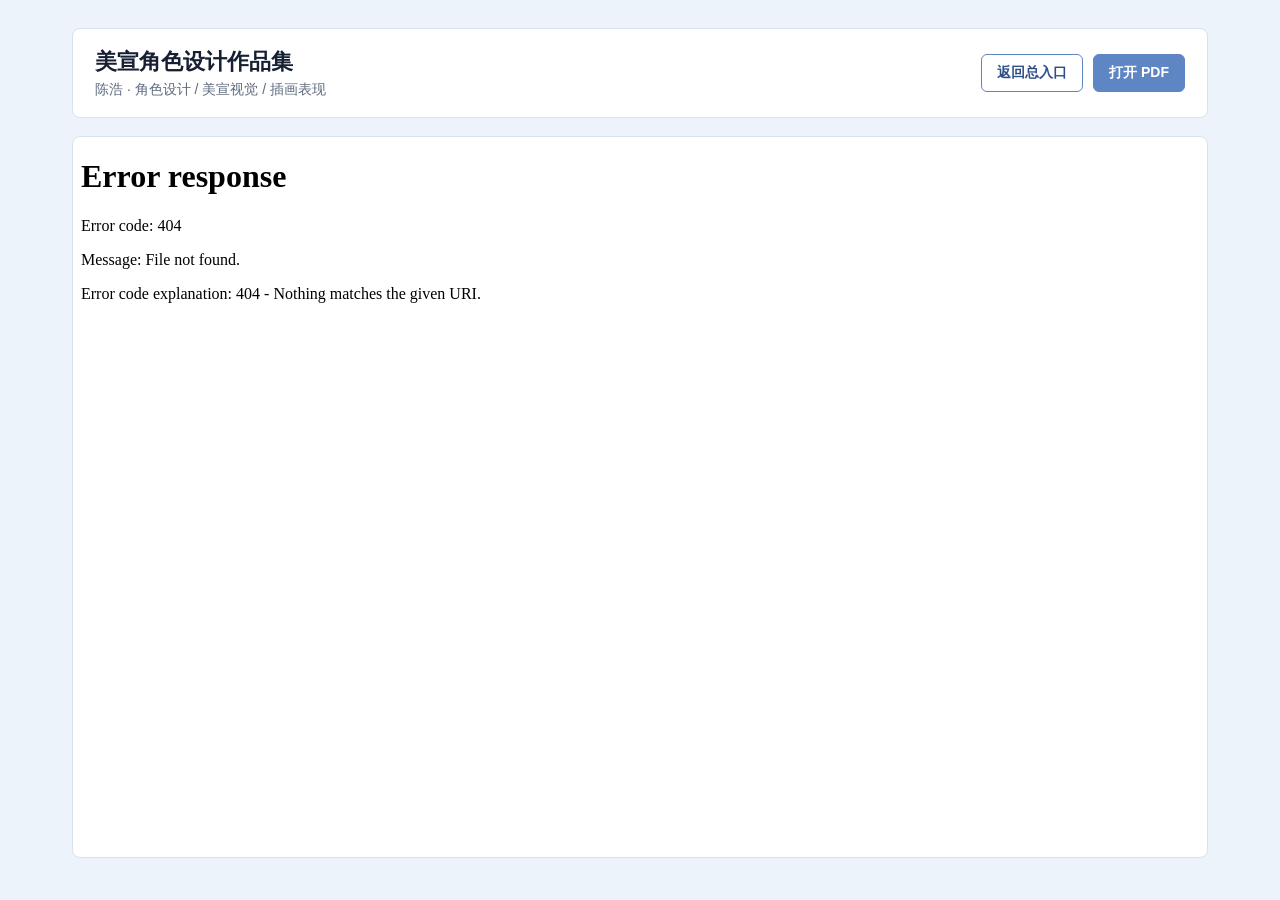
==== portfolio-meixuan/index.html @ c05005b7 "Publish portfolio pages" ====
<!doctype html>
<html lang="zh-CN">
  <head>
    <meta charset="utf-8" />
    <meta name="viewport" content="width=device-width, initial-scale=1" />
    <title>美宣角色设计作品集 - 陈浩</title>
    <link rel="stylesheet" href="../styles.css" />
  </head>
  <body>
    <main class="shell">
      <header class="topbar">
        <div class="brand">
          <strong>美宣角色设计作品集</strong>
          <span>陈浩 · 角色设计 / 美宣视觉 / 插画表现</span>
        </div>
        <nav class="actions" aria-label="页面操作">
          <a class="button" href="../">返回总入口</a>
          <a class="button primary" href="../assets/portfolio-meixuan.pdf">打开 PDF</a>
        </nav>
      </header>

      <section class="viewer" aria-label="美宣角色设计作品集 PDF">
        <object data="../assets/portfolio-meixuan.pdf" type="application/pdf">
          <iframe title="美宣角色设计作品集 PDF" src="../assets/portfolio-meixuan.pdf"></iframe>
        </object>
      </section>
    </main>
  </body>
</html>
---- styles.css ----
:root {
  color-scheme: light;
  --ink: #172033;
  --muted: #5e6a7d;
  --line: #d8e2ef;
  --panel: #f5f8fc;
  --accent: #5e86c4;
  --accent-dark: #2d4f87;
  --white: #ffffff;
}

* {
  box-sizing: border-box;
}

body {
  margin: 0;
  min-height: 100vh;
  font-family: "Microsoft YaHei", "PingFang SC", Arial, sans-serif;
  color: var(--ink);
  background: #edf3fa;
}

a {
  color: inherit;
}

.shell {
  max-width: 1180px;
  margin: 0 auto;
  padding: 28px 22px 36px;
}

.topbar {
  display: flex;
  align-items: center;
  justify-content: space-between;
  gap: 20px;
  padding: 18px 22px;
  background: var(--white);
  border: 1px solid var(--line);
  border-radius: 8px;
}

.brand {
  display: grid;
  gap: 4px;
}

.brand strong {
  font-size: 22px;
  letter-spacing: 0;
}

.brand span {
  color: var(--muted);
  font-size: 14px;
}

.actions {
  display: flex;
  flex-wrap: wrap;
  gap: 10px;
}

.button {
  display: inline-flex;
  align-items: center;
  justify-content: center;
  min-height: 38px;
  padding: 0 15px;
  border: 1px solid var(--accent);
  border-radius: 6px;
  color: var(--accent-dark);
  background: var(--white);
  text-decoration: none;
  font-size: 14px;
  font-weight: 700;
}

.button.primary {
  color: var(--white);
  background: var(--accent);
}

.grid {
  display: grid;
  grid-template-columns: repeat(2, minmax(0, 1fr));
  gap: 18px;
  margin-top: 18px;
}

.card {
  display: grid;
  gap: 14px;
  padding: 22px;
  background: var(--white);
  border: 1px solid var(--line);
  border-radius: 8px;
}

.card h2 {
  margin: 0;
  font-size: 22px;
}

.card p,
.notice p {
  margin: 0;
  color: var(--muted);
  line-height: 1.7;
}

.viewer {
  margin-top: 18px;
  background: var(--white);
  border: 1px solid var(--line);
  border-radius: 8px;
  overflow: hidden;
}

.viewer iframe,
.viewer object {
  display: block;
  width: 100%;
  height: calc(100vh - 180px);
  min-height: 680px;
  border: 0;
}

.notice {
  margin-top: 18px;
  padding: 16px 18px;
  background: var(--panel);
  border: 1px solid var(--line);
  border-radius: 8px;
}

@media (max-width: 760px) {
  .topbar {
    align-items: flex-start;
    flex-direction: column;
  }

  .grid {
    grid-template-columns: 1fr;
  }

  .viewer iframe,
  .viewer object {
    height: 72vh;
    min-height: 520px;
  }
}
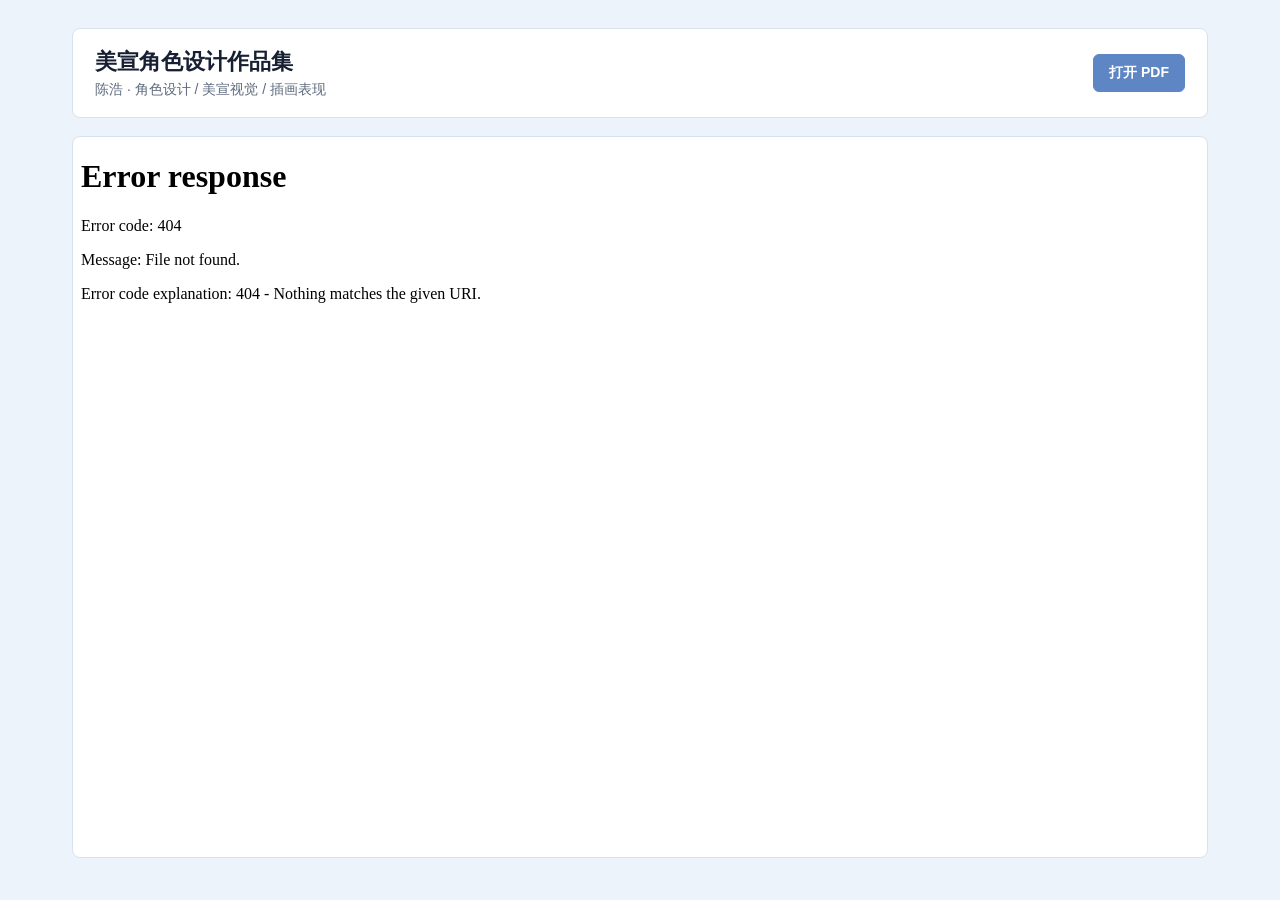
==== commit 396c5a7a: "Remove portfolio back links" ====
--- a/portfolio-meixuan/index.html
+++ b/portfolio-meixuan/index.html
@@ -14,7 +14,6 @@
           <span>陈浩 · 角色设计 / 美宣视觉 / 插画表现</span>
         </div>
         <nav class="actions" aria-label="页面操作">
-          <a class="button" href="../">返回总入口</a>
           <a class="button primary" href="../assets/portfolio-meixuan.pdf">打开 PDF</a>
         </nav>
       </header>
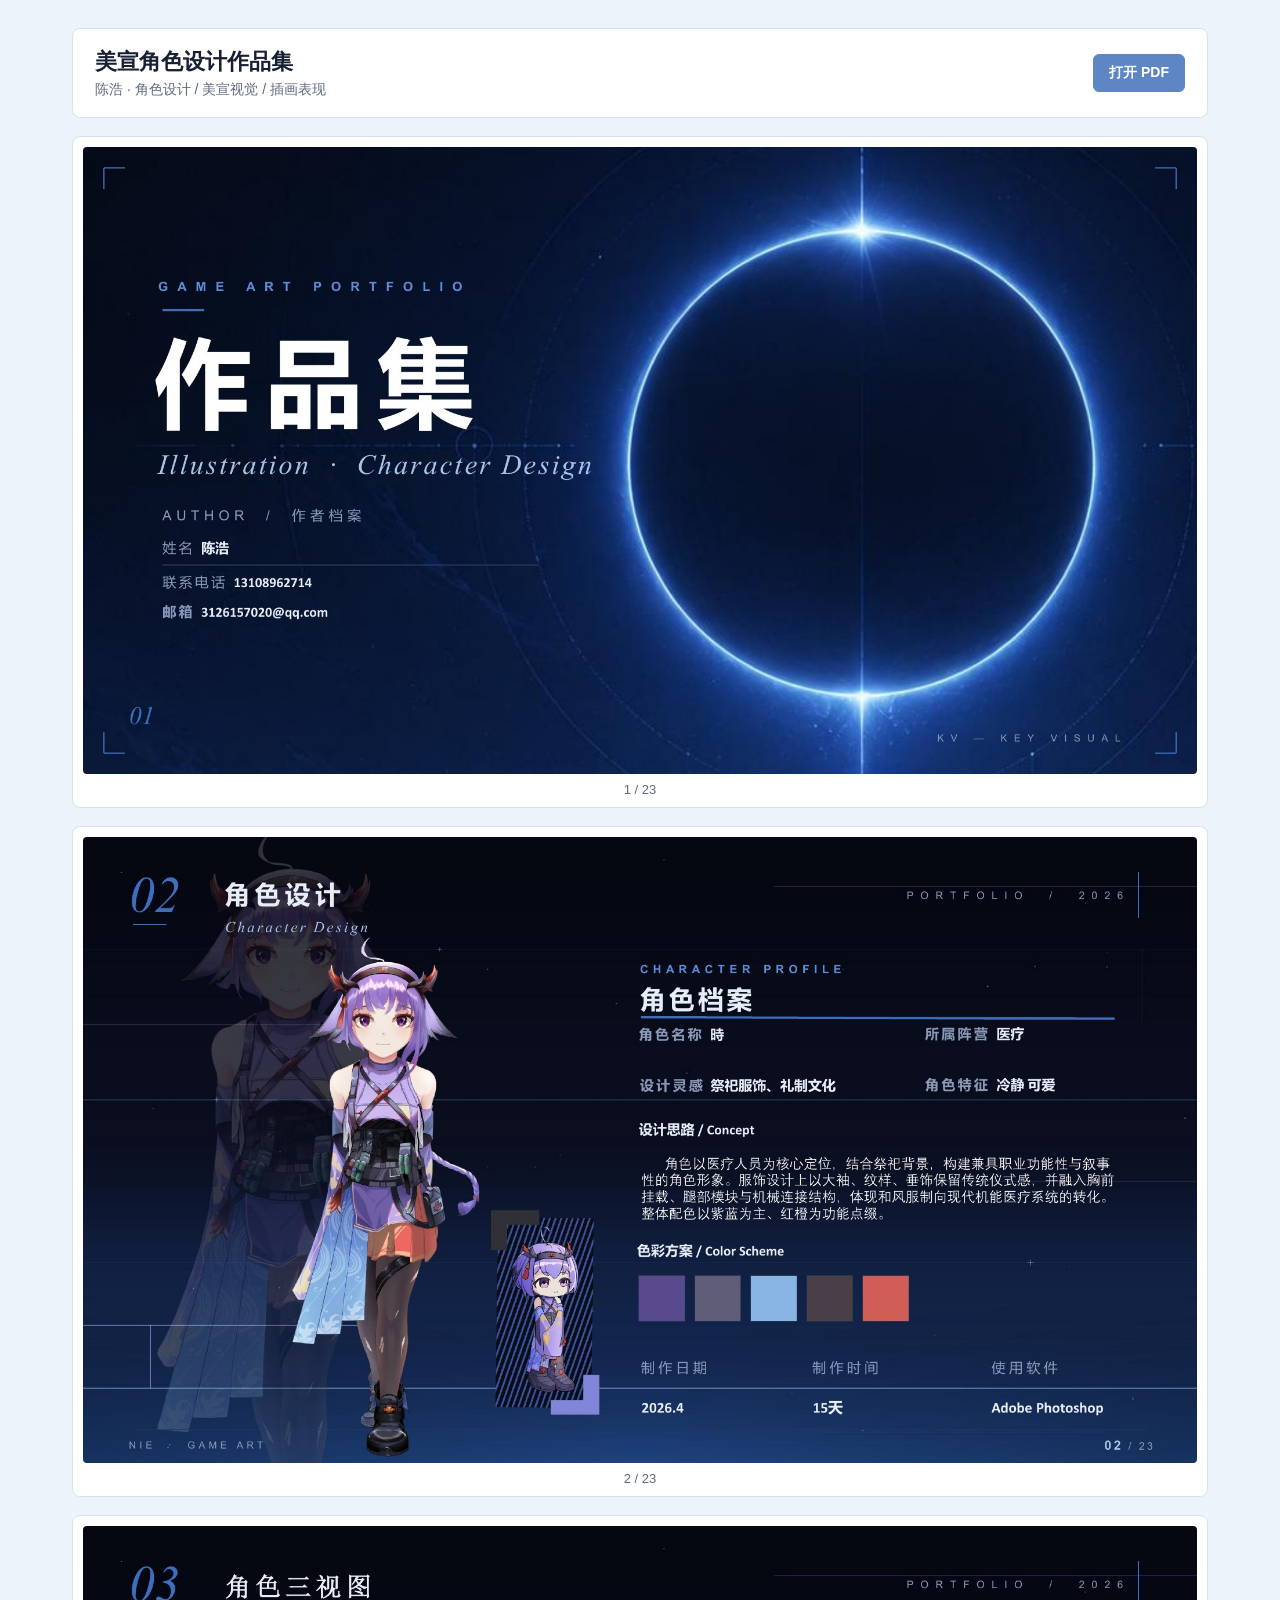
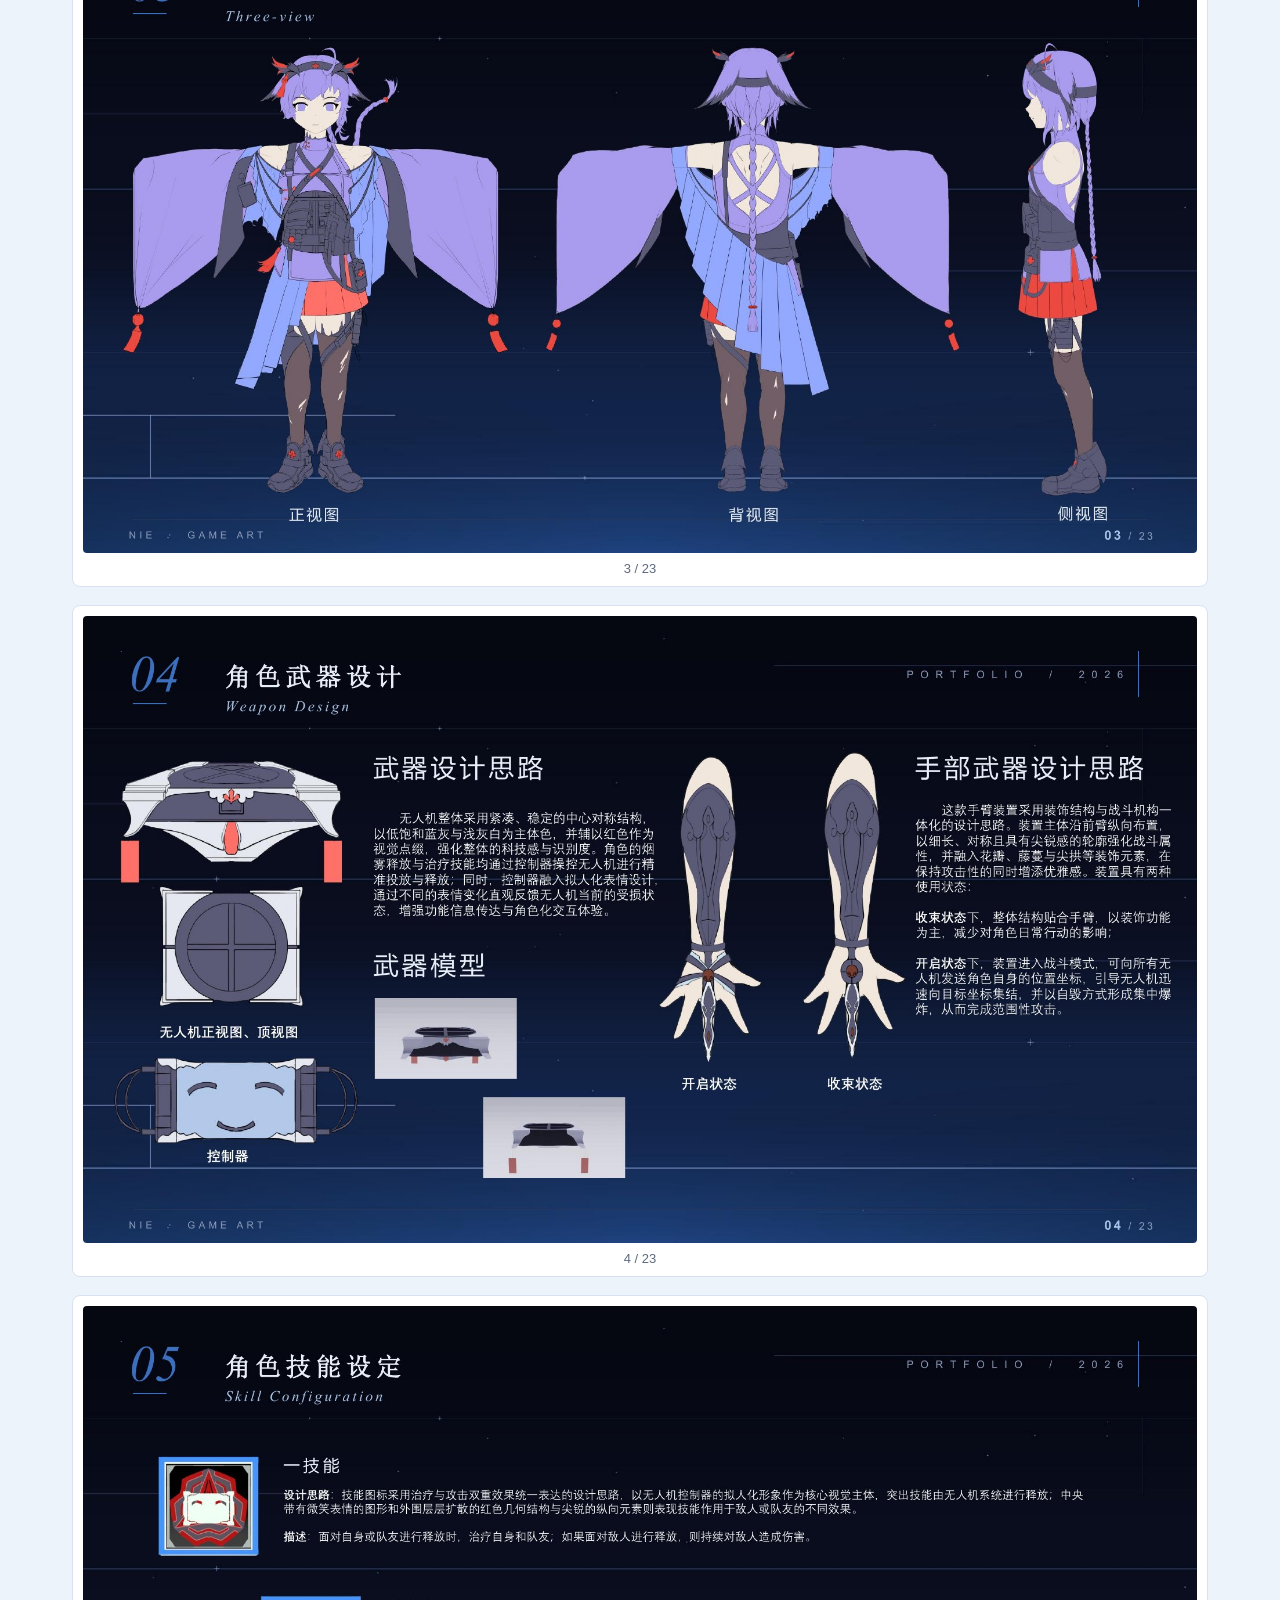
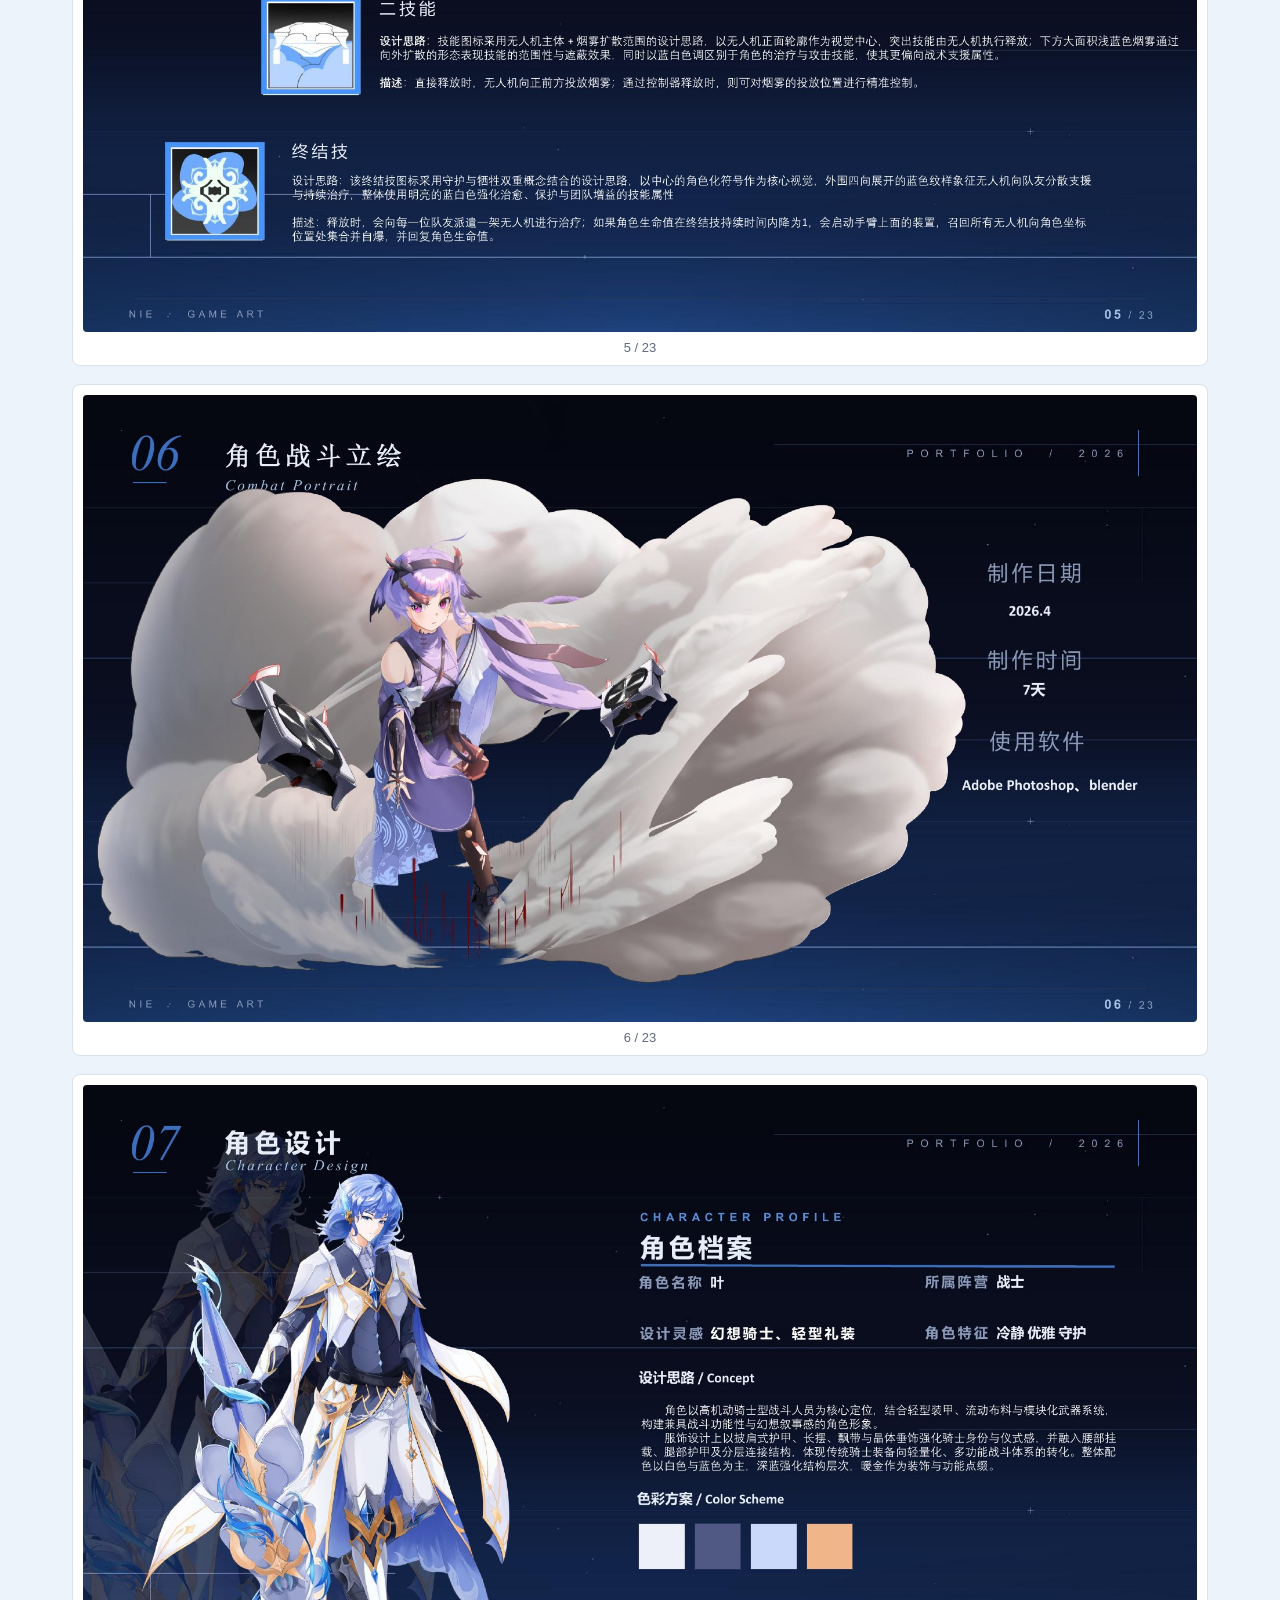
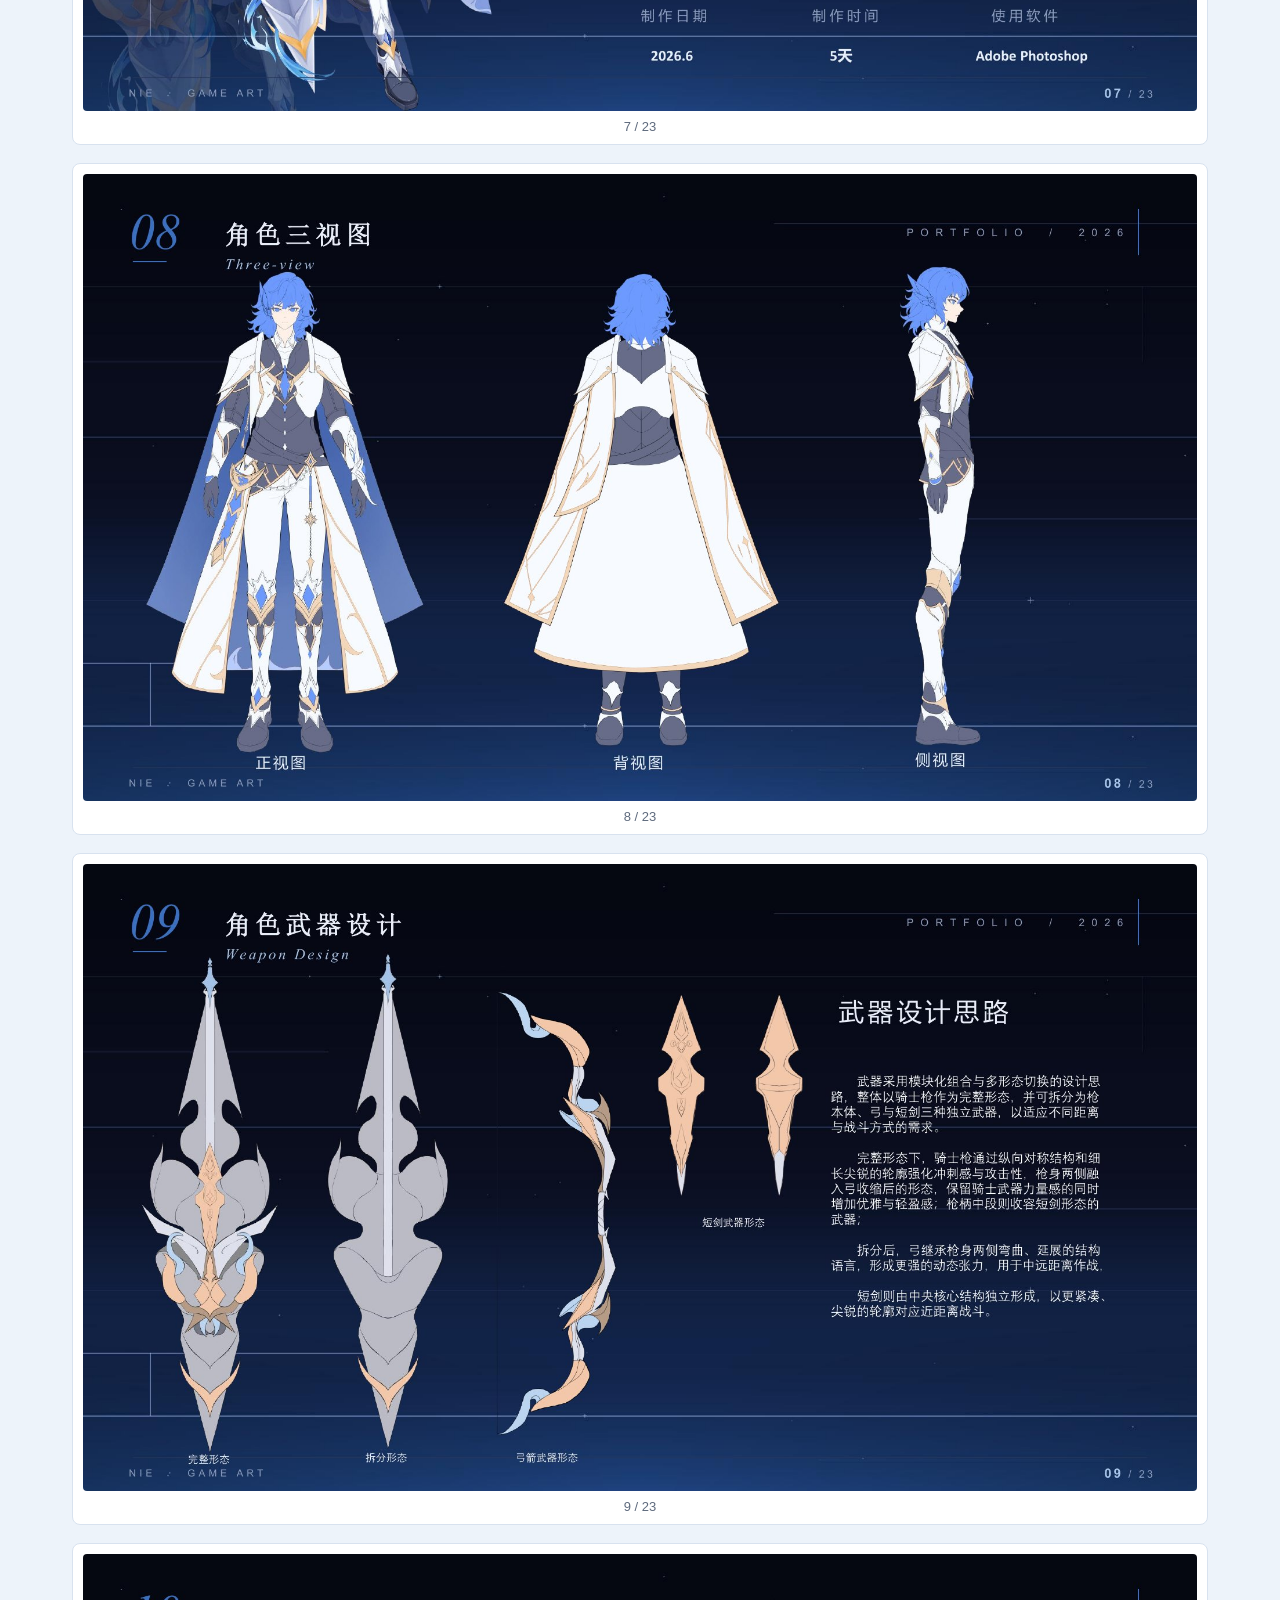
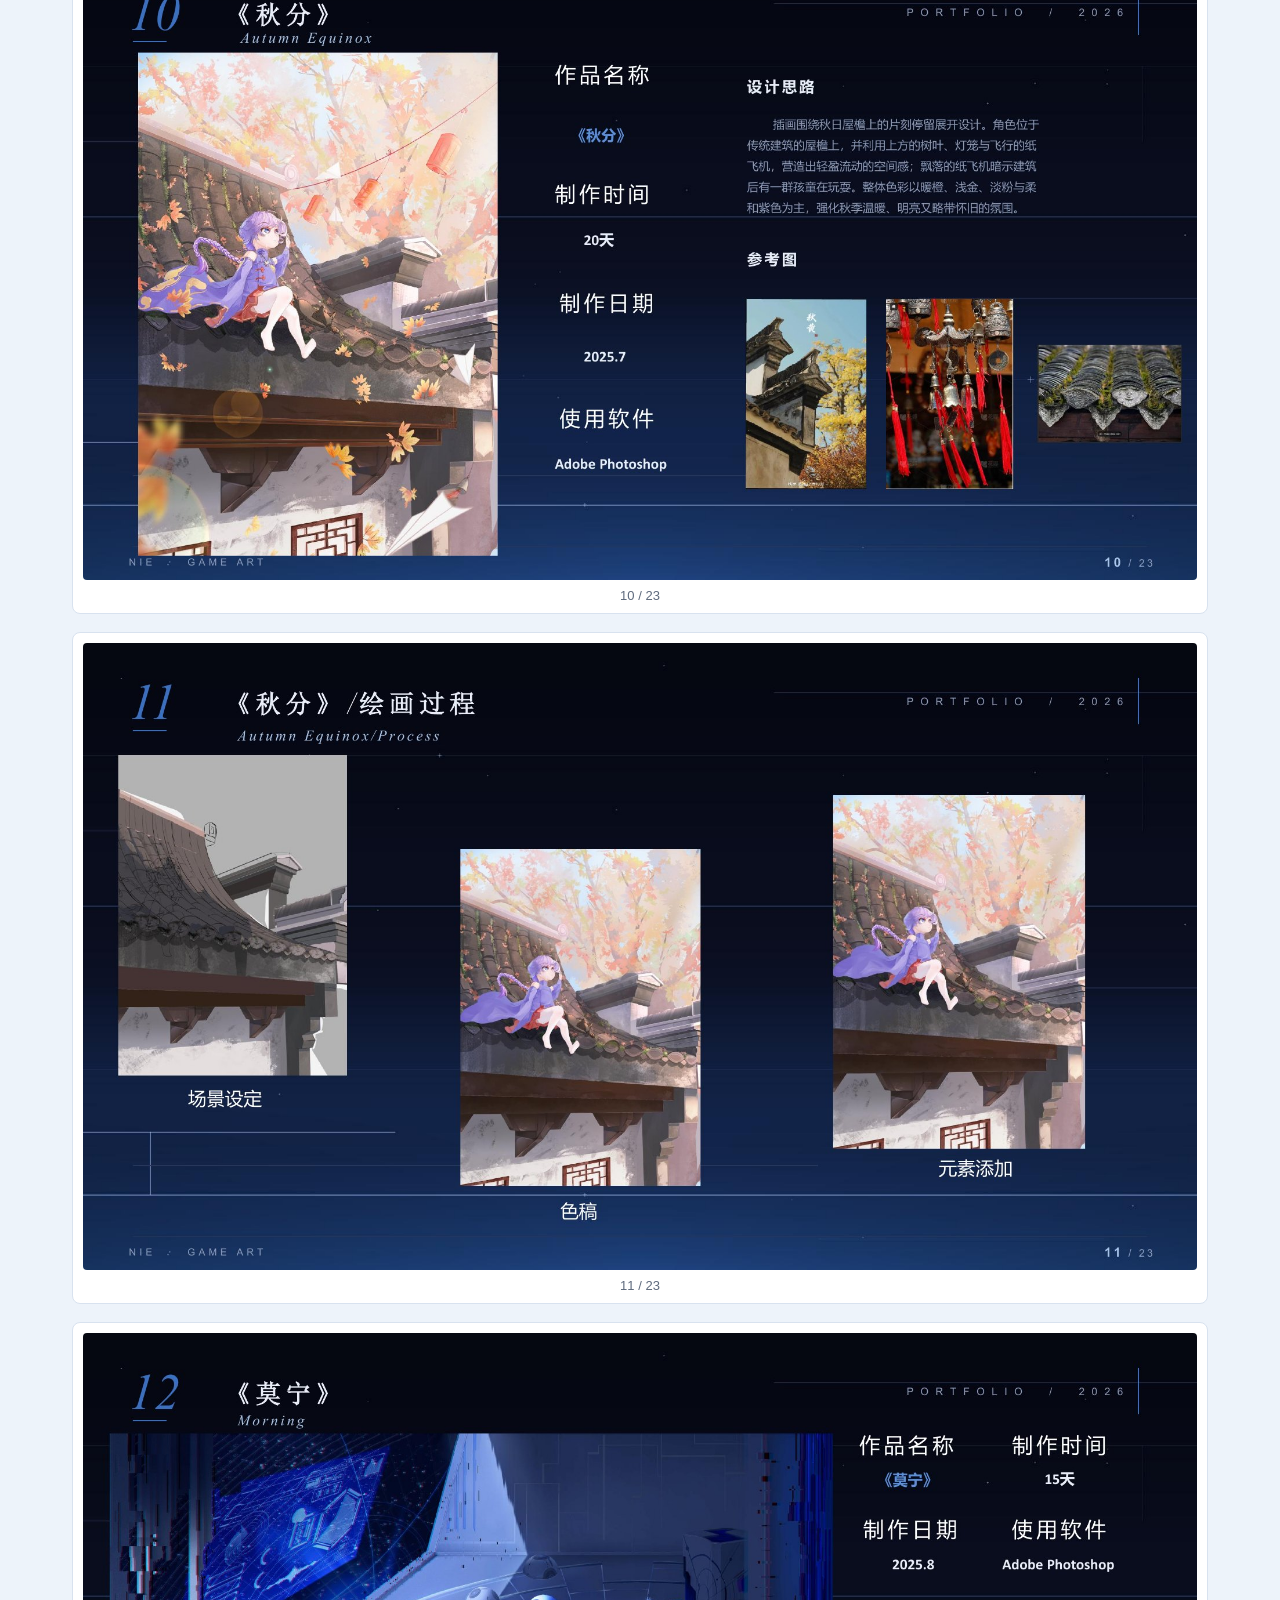
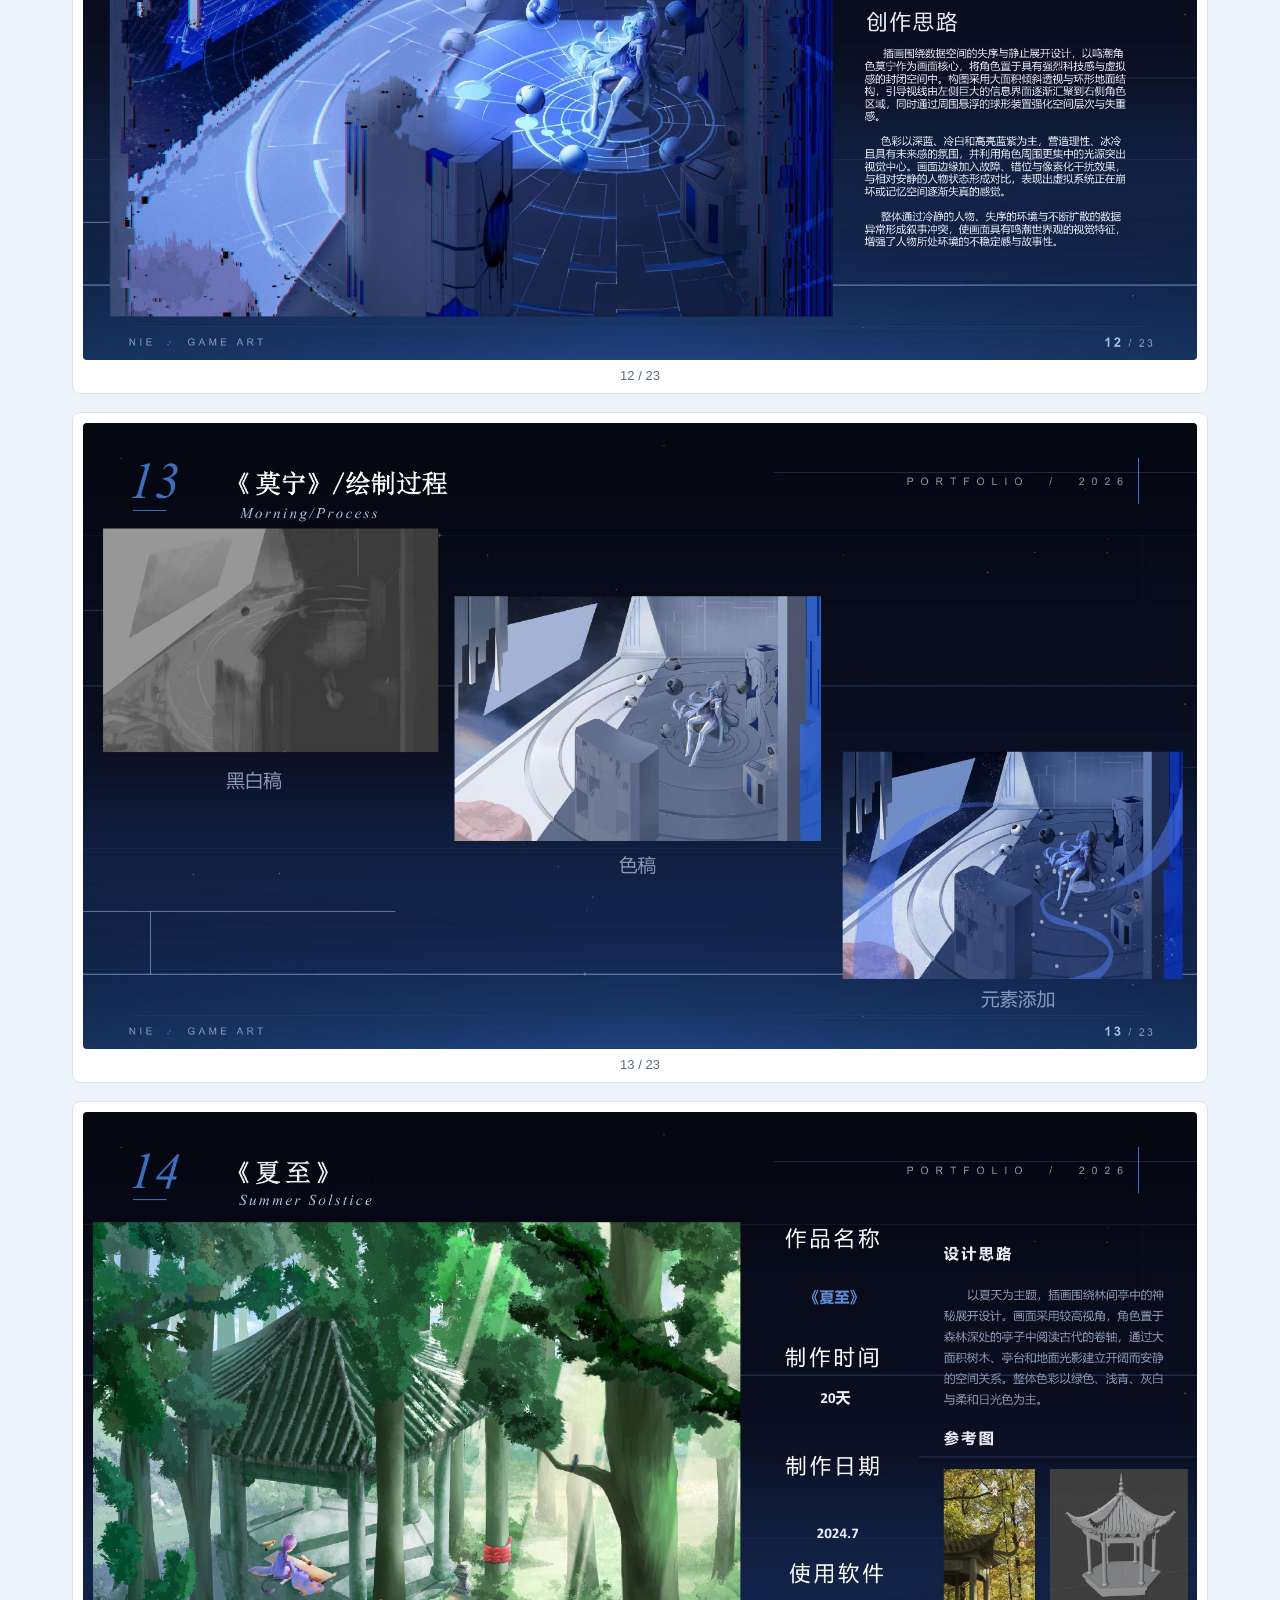
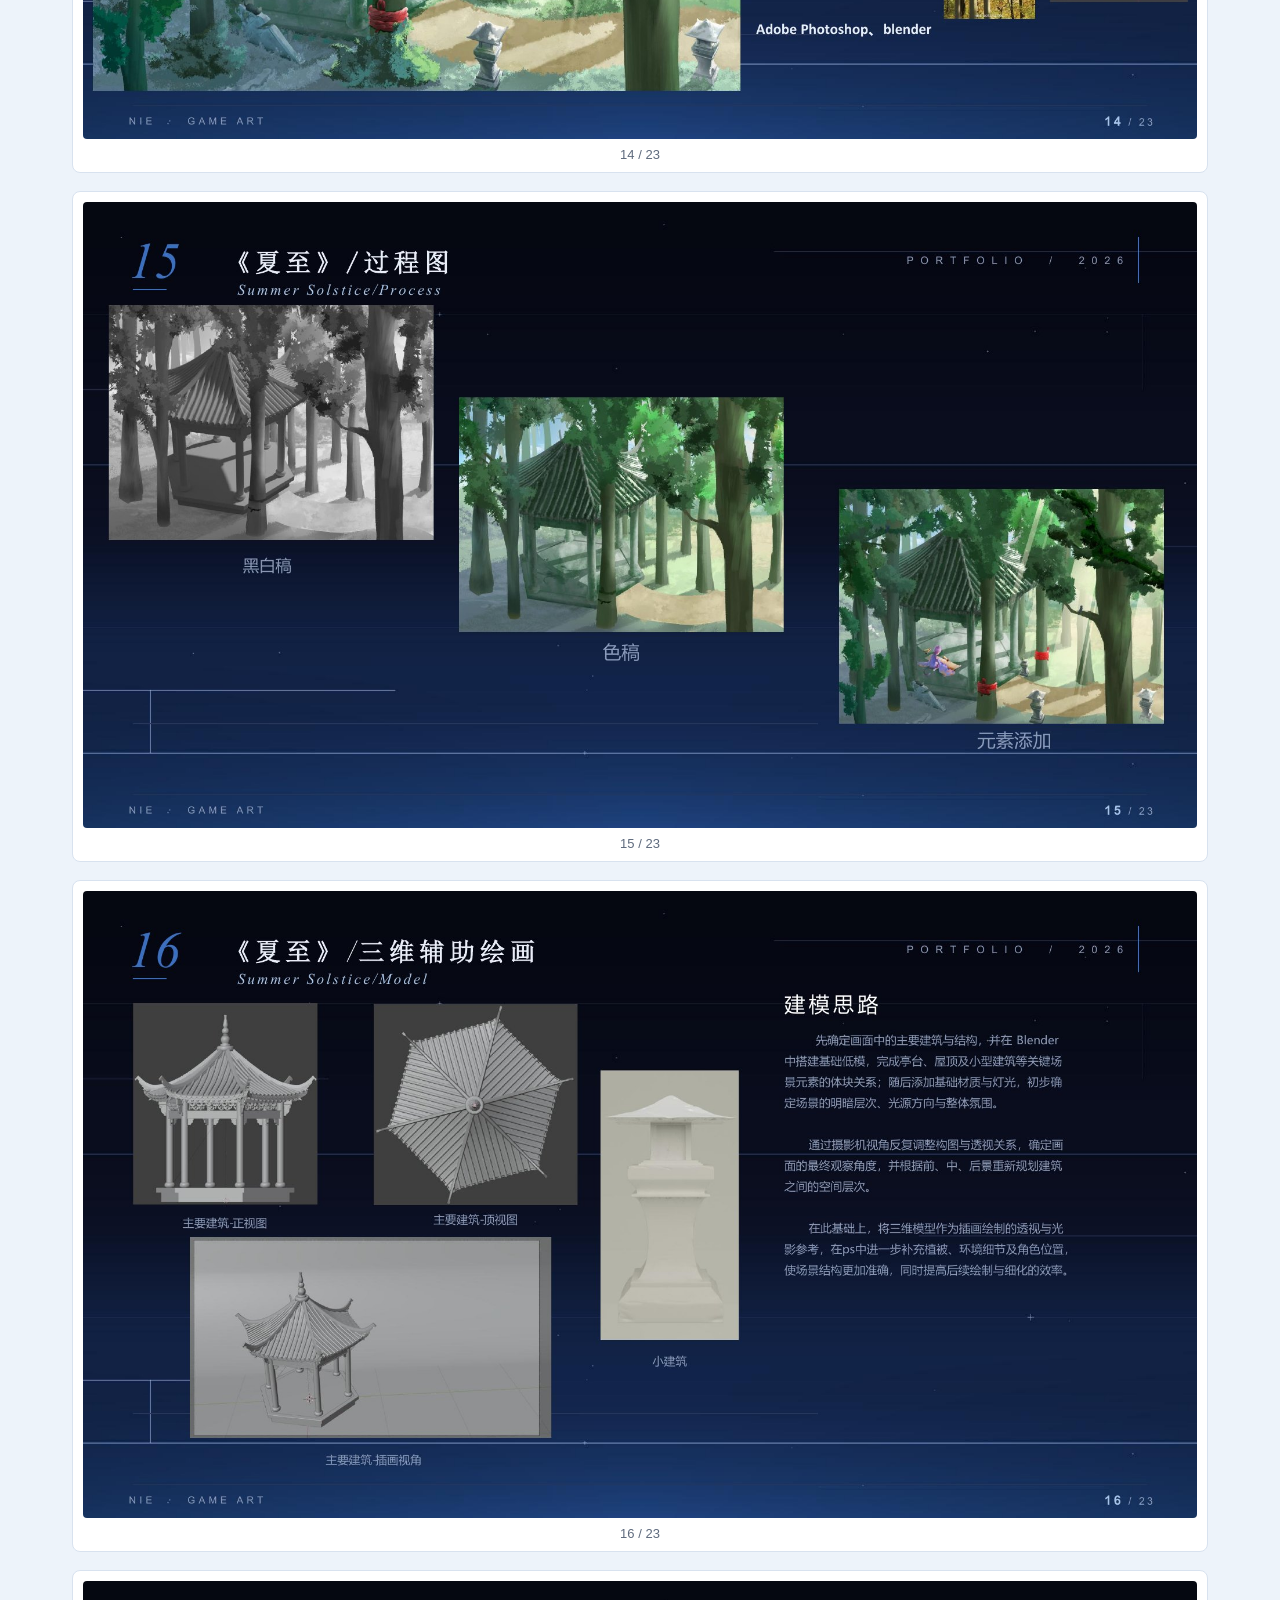
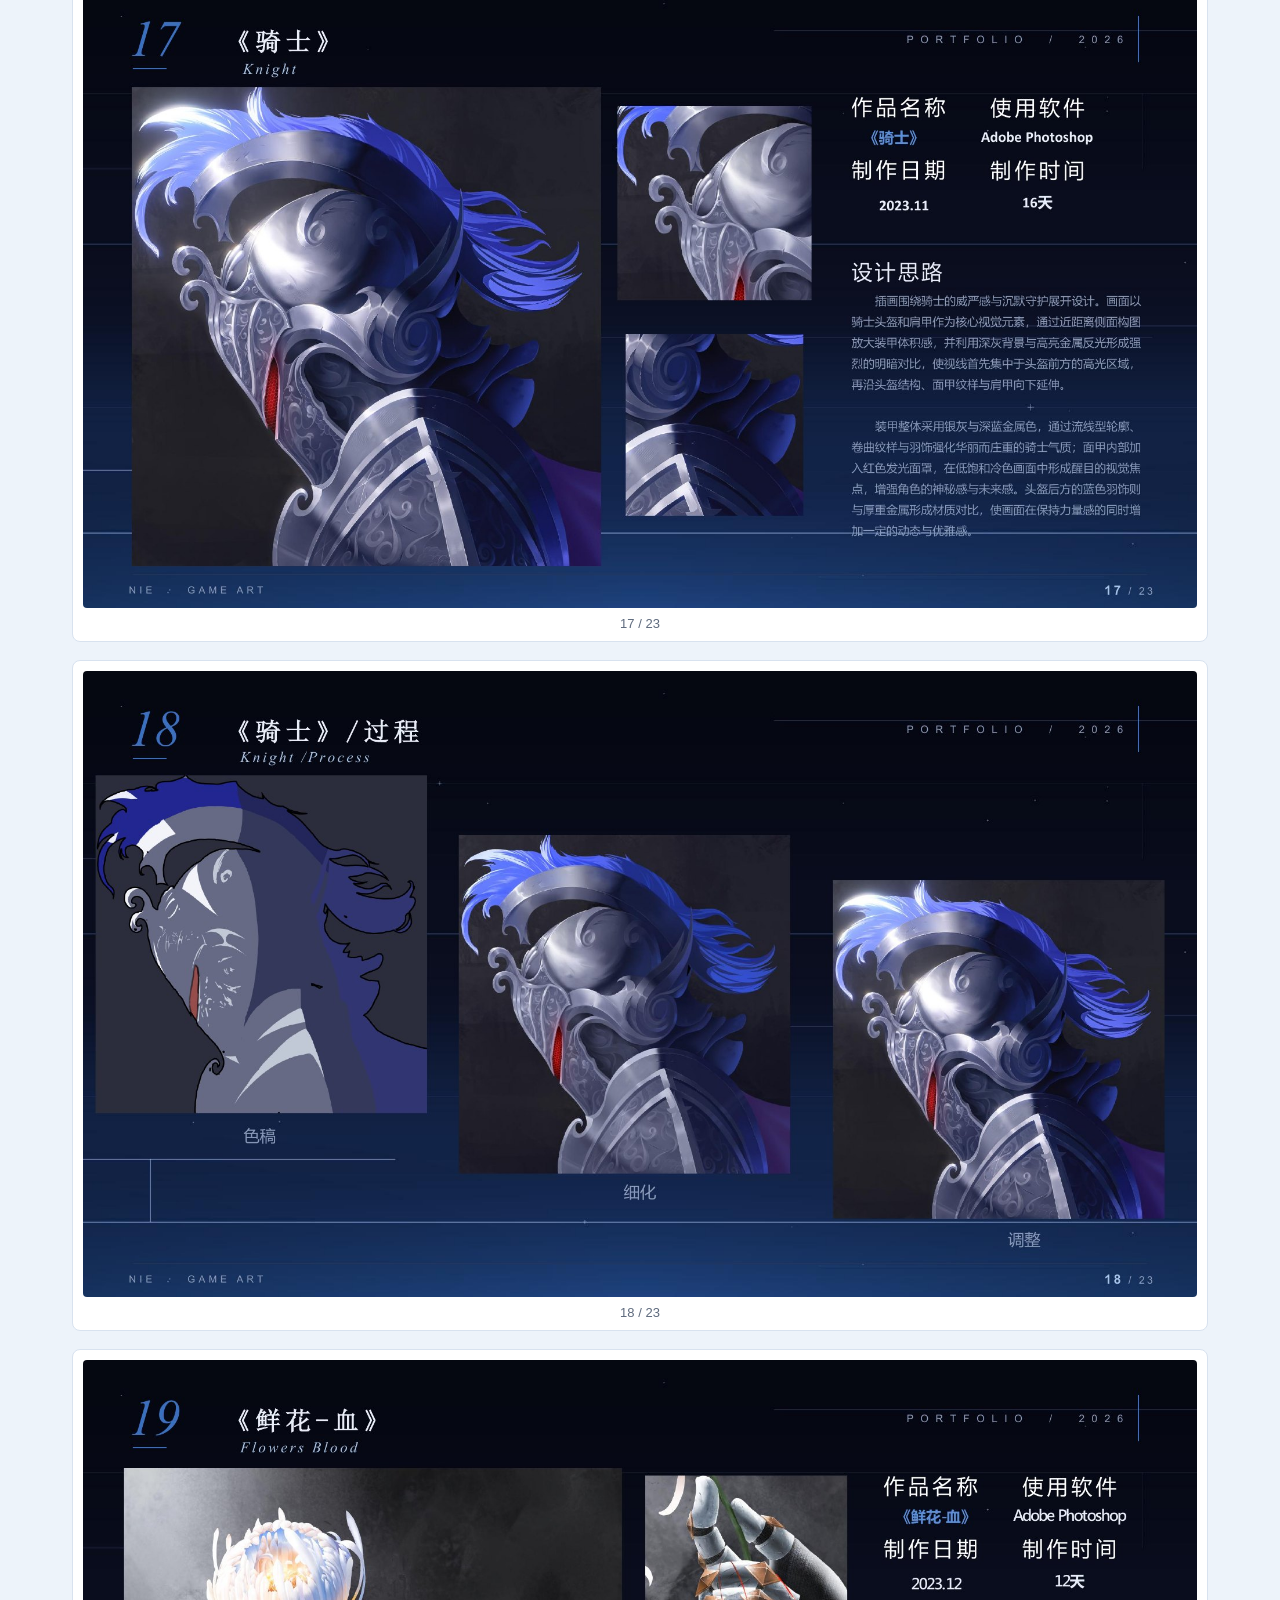
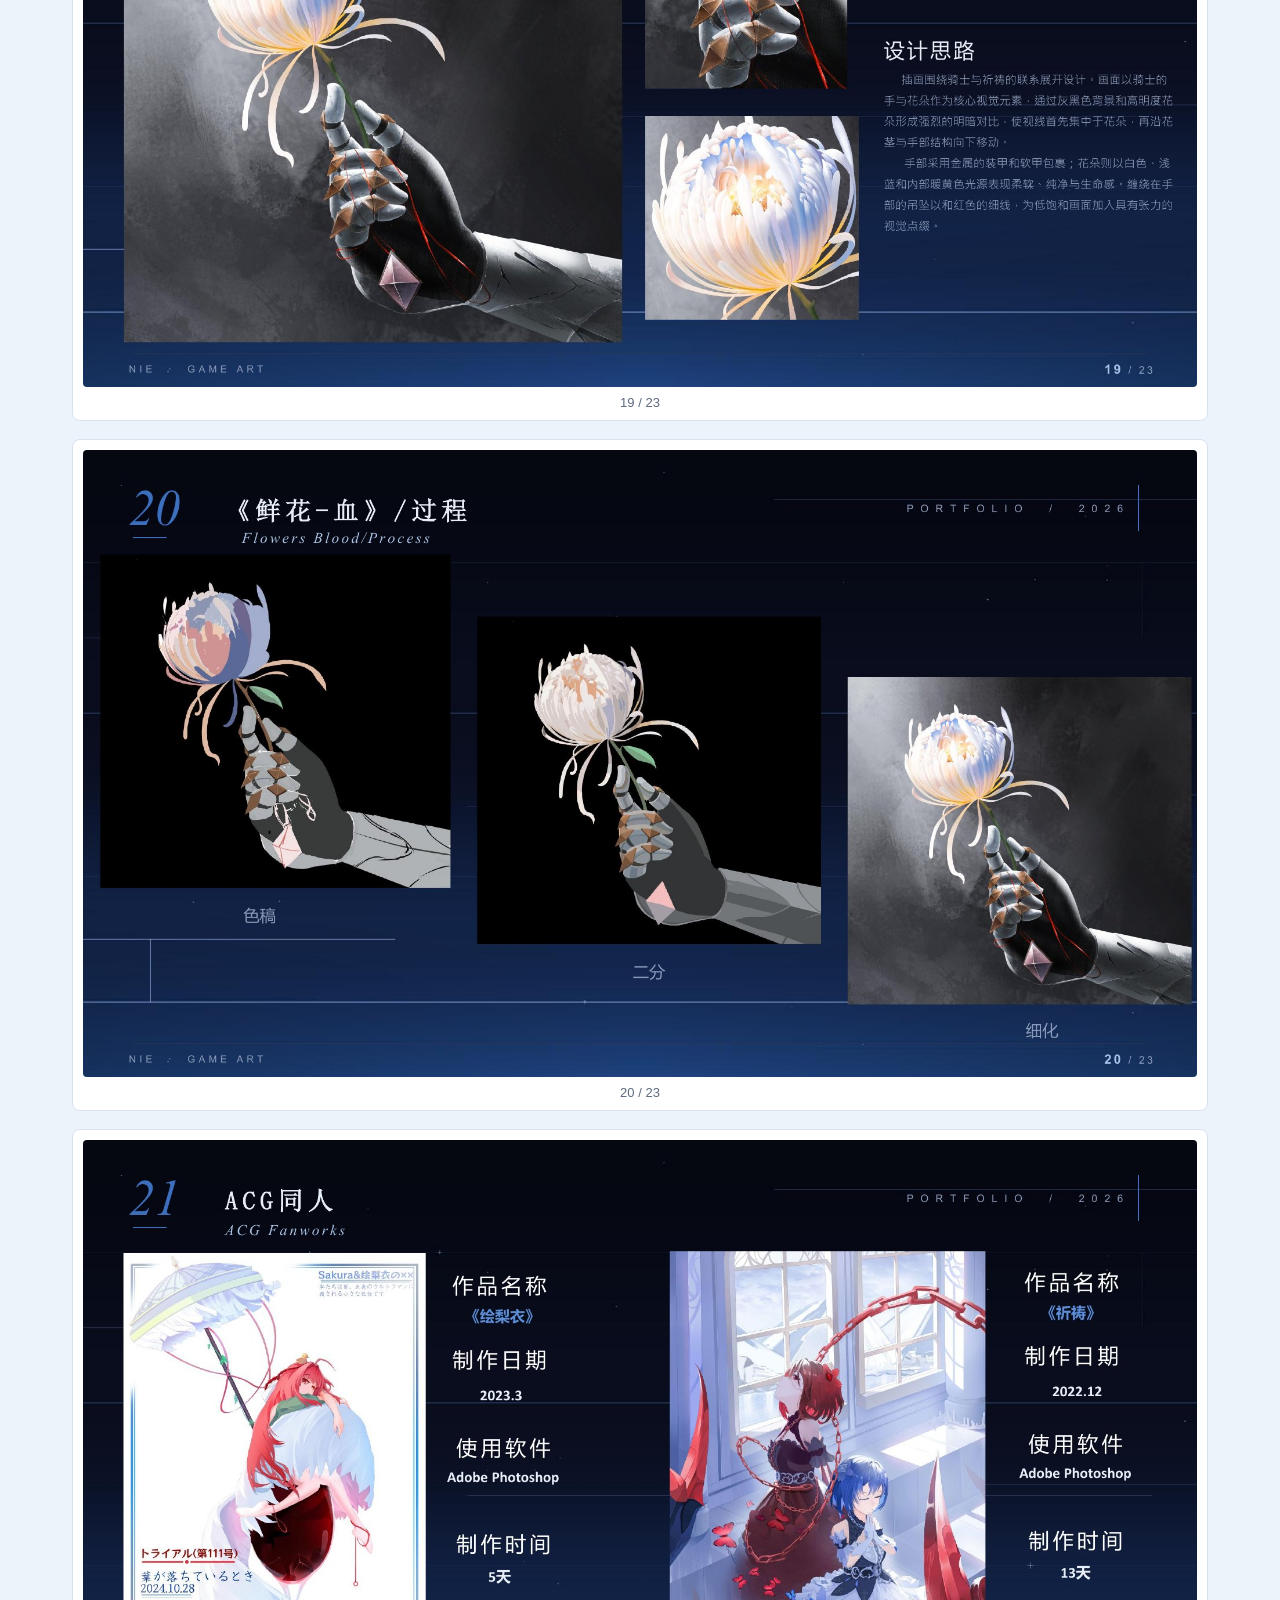
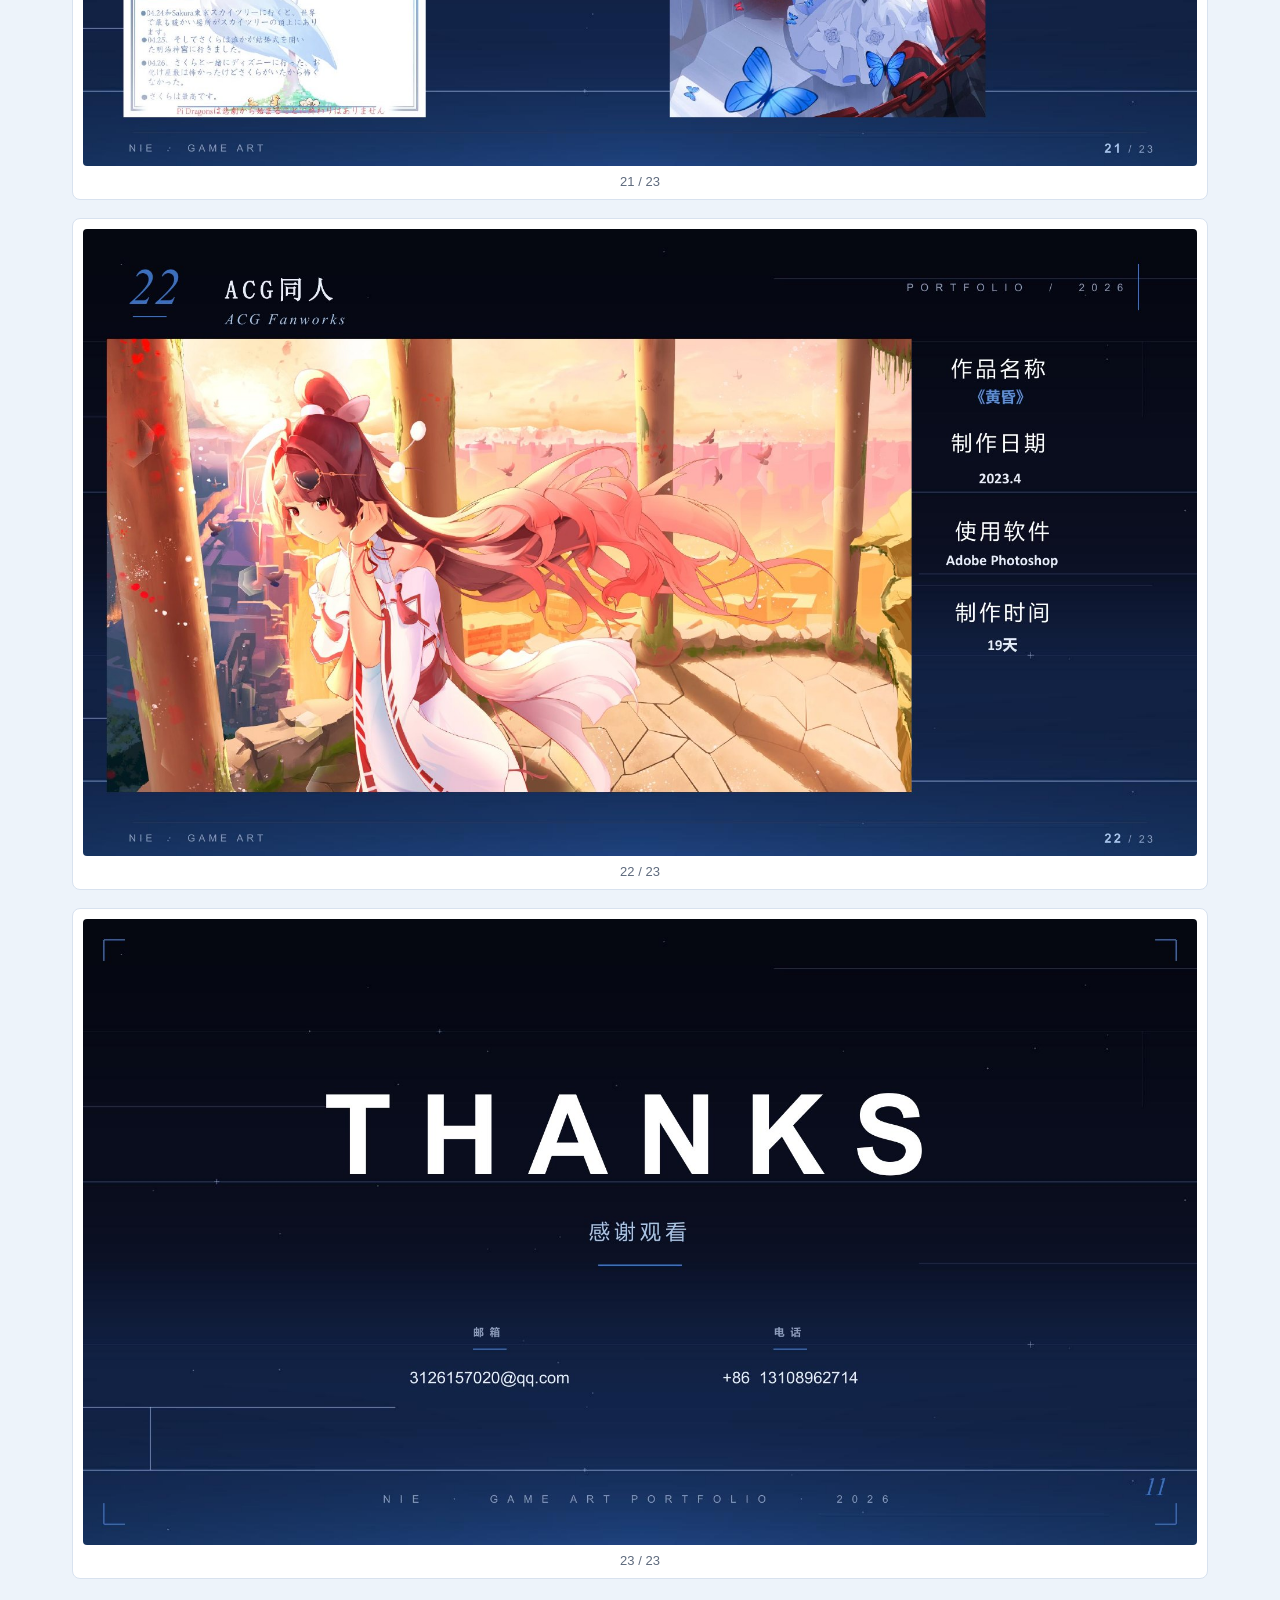
==== commit aa315fda: "Render portfolios as image pages" ====
--- a/portfolio-meixuan/index.html
+++ b/portfolio-meixuan/index.html
@@ -18,10 +18,99 @@
         </nav>
       </header>
 
-      <section class="viewer" aria-label="美宣角色设计作品集 PDF">
-        <object data="../assets/portfolio-meixuan.pdf" type="application/pdf">
-          <iframe title="美宣角色设计作品集 PDF" src="../assets/portfolio-meixuan.pdf"></iframe>
-        </object>
+      <section class="page-viewer" aria-label="美宣角色设计作品集页面预览">
+        <figure class="page-card">
+          <img src="../assets/portfolio-meixuan-pages/page-01.jpg" alt="美宣角色设计作品集 第 1 页 / 共 23 页" loading="eager" decoding="async" />
+          <figcaption>1 / 23</figcaption>
+        </figure>
+        <figure class="page-card">
+          <img src="../assets/portfolio-meixuan-pages/page-02.jpg" alt="美宣角色设计作品集 第 2 页 / 共 23 页" loading="lazy" decoding="async" />
+          <figcaption>2 / 23</figcaption>
+        </figure>
+        <figure class="page-card">
+          <img src="../assets/portfolio-meixuan-pages/page-03.jpg" alt="美宣角色设计作品集 第 3 页 / 共 23 页" loading="lazy" decoding="async" />
+          <figcaption>3 / 23</figcaption>
+        </figure>
+        <figure class="page-card">
+          <img src="../assets/portfolio-meixuan-pages/page-04.jpg" alt="美宣角色设计作品集 第 4 页 / 共 23 页" loading="lazy" decoding="async" />
+          <figcaption>4 / 23</figcaption>
+        </figure>
+        <figure class="page-card">
+          <img src="../assets/portfolio-meixuan-pages/page-05.jpg" alt="美宣角色设计作品集 第 5 页 / 共 23 页" loading="lazy" decoding="async" />
+          <figcaption>5 / 23</figcaption>
+        </figure>
+        <figure class="page-card">
+          <img src="../assets/portfolio-meixuan-pages/page-06.jpg" alt="美宣角色设计作品集 第 6 页 / 共 23 页" loading="lazy" decoding="async" />
+          <figcaption>6 / 23</figcaption>
+        </figure>
+        <figure class="page-card">
+          <img src="../assets/portfolio-meixuan-pages/page-07.jpg" alt="美宣角色设计作品集 第 7 页 / 共 23 页" loading="lazy" decoding="async" />
+          <figcaption>7 / 23</figcaption>
+        </figure>
+        <figure class="page-card">
+          <img src="../assets/portfolio-meixuan-pages/page-08.jpg" alt="美宣角色设计作品集 第 8 页 / 共 23 页" loading="lazy" decoding="async" />
+          <figcaption>8 / 23</figcaption>
+        </figure>
+        <figure class="page-card">
+          <img src="../assets/portfolio-meixuan-pages/page-09.jpg" alt="美宣角色设计作品集 第 9 页 / 共 23 页" loading="lazy" decoding="async" />
+          <figcaption>9 / 23</figcaption>
+        </figure>
+        <figure class="page-card">
+          <img src="../assets/portfolio-meixuan-pages/page-10.jpg" alt="美宣角色设计作品集 第 10 页 / 共 23 页" loading="lazy" decoding="async" />
+          <figcaption>10 / 23</figcaption>
+        </figure>
+        <figure class="page-card">
+          <img src="../assets/portfolio-meixuan-pages/page-11.jpg" alt="美宣角色设计作品集 第 11 页 / 共 23 页" loading="lazy" decoding="async" />
+          <figcaption>11 / 23</figcaption>
+        </figure>
+        <figure class="page-card">
+          <img src="../assets/portfolio-meixuan-pages/page-12.jpg" alt="美宣角色设计作品集 第 12 页 / 共 23 页" loading="lazy" decoding="async" />
+          <figcaption>12 / 23</figcaption>
+        </figure>
+        <figure class="page-card">
+          <img src="../assets/portfolio-meixuan-pages/page-13.jpg" alt="美宣角色设计作品集 第 13 页 / 共 23 页" loading="lazy" decoding="async" />
+          <figcaption>13 / 23</figcaption>
+        </figure>
+        <figure class="page-card">
+          <img src="../assets/portfolio-meixuan-pages/page-14.jpg" alt="美宣角色设计作品集 第 14 页 / 共 23 页" loading="lazy" decoding="async" />
+          <figcaption>14 / 23</figcaption>
+        </figure>
+        <figure class="page-card">
+          <img src="../assets/portfolio-meixuan-pages/page-15.jpg" alt="美宣角色设计作品集 第 15 页 / 共 23 页" loading="lazy" decoding="async" />
+          <figcaption>15 / 23</figcaption>
+        </figure>
+        <figure class="page-card">
+          <img src="../assets/portfolio-meixuan-pages/page-16.jpg" alt="美宣角色设计作品集 第 16 页 / 共 23 页" loading="lazy" decoding="async" />
+          <figcaption>16 / 23</figcaption>
+        </figure>
+        <figure class="page-card">
+          <img src="../assets/portfolio-meixuan-pages/page-17.jpg" alt="美宣角色设计作品集 第 17 页 / 共 23 页" loading="lazy" decoding="async" />
+          <figcaption>17 / 23</figcaption>
+        </figure>
+        <figure class="page-card">
+          <img src="../assets/portfolio-meixuan-pages/page-18.jpg" alt="美宣角色设计作品集 第 18 页 / 共 23 页" loading="lazy" decoding="async" />
+          <figcaption>18 / 23</figcaption>
+        </figure>
+        <figure class="page-card">
+          <img src="../assets/portfolio-meixuan-pages/page-19.jpg" alt="美宣角色设计作品集 第 19 页 / 共 23 页" loading="lazy" decoding="async" />
+          <figcaption>19 / 23</figcaption>
+        </figure>
+        <figure class="page-card">
+          <img src="../assets/portfolio-meixuan-pages/page-20.jpg" alt="美宣角色设计作品集 第 20 页 / 共 23 页" loading="lazy" decoding="async" />
+          <figcaption>20 / 23</figcaption>
+        </figure>
+        <figure class="page-card">
+          <img src="../assets/portfolio-meixuan-pages/page-21.jpg" alt="美宣角色设计作品集 第 21 页 / 共 23 页" loading="lazy" decoding="async" />
+          <figcaption>21 / 23</figcaption>
+        </figure>
+        <figure class="page-card">
+          <img src="../assets/portfolio-meixuan-pages/page-22.jpg" alt="美宣角色设计作品集 第 22 页 / 共 23 页" loading="lazy" decoding="async" />
+          <figcaption>22 / 23</figcaption>
+        </figure>
+        <figure class="page-card">
+          <img src="../assets/portfolio-meixuan-pages/page-23.jpg" alt="美宣角色设计作品集 第 23 页 / 共 23 页" loading="lazy" decoding="async" />
+          <figcaption>23 / 23</figcaption>
+        </figure>
       </section>
     </main>
   </body>
--- a/styles.css
+++ b/styles.css
@@ -128,6 +128,35 @@
   border: 0;
 }
 
+.page-viewer {
+  display: grid;
+  gap: 18px;
+  margin-top: 18px;
+}
+
+.page-card {
+  margin: 0;
+  padding: 10px;
+  background: var(--white);
+  border: 1px solid var(--line);
+  border-radius: 8px;
+}
+
+.page-card img {
+  display: block;
+  width: 100%;
+  height: auto;
+  border-radius: 4px;
+  background: #ffffff;
+}
+
+.page-card figcaption {
+  padding-top: 8px;
+  color: var(--muted);
+  font-size: 13px;
+  text-align: center;
+}
+
 .notice {
   margin-top: 18px;
   padding: 16px 18px;
@@ -151,4 +180,12 @@
     height: 72vh;
     min-height: 520px;
   }
+
+  .page-viewer {
+    gap: 12px;
+  }
+
+  .page-card {
+    padding: 6px;
+  }
 }
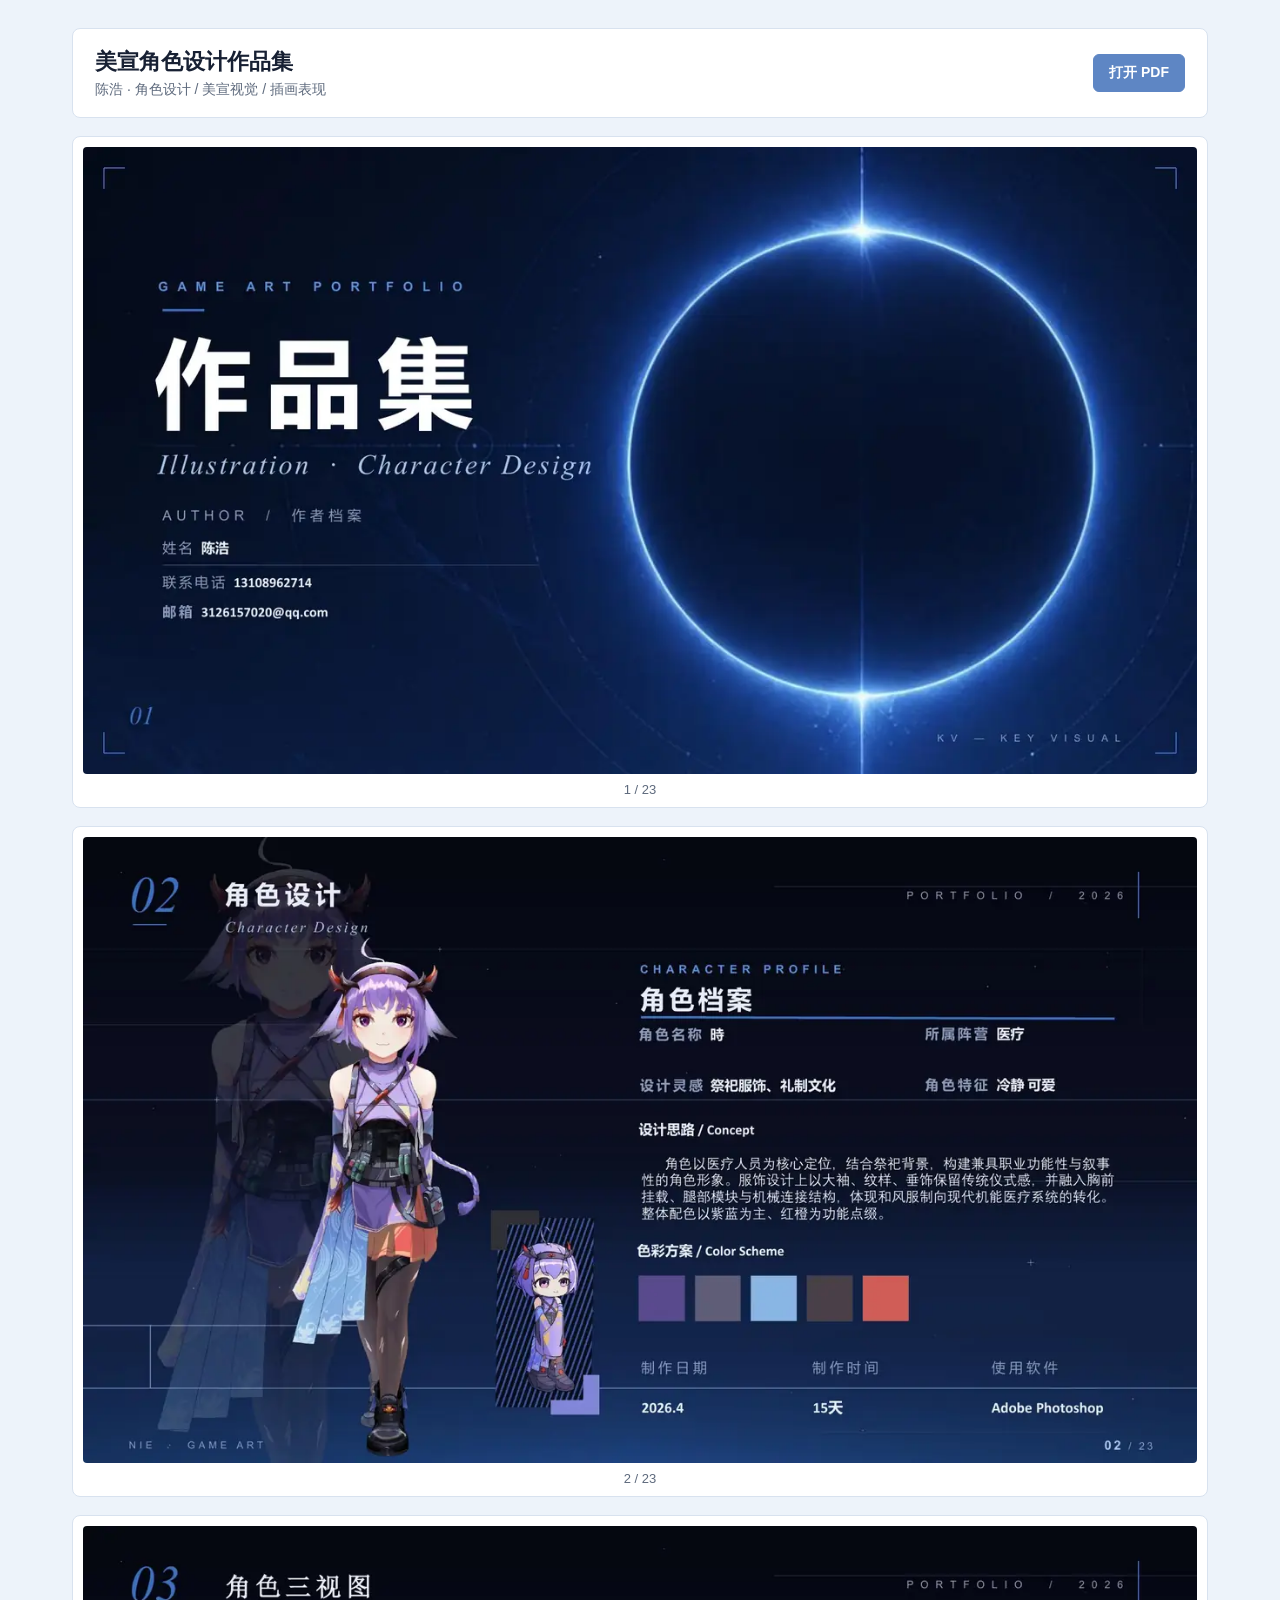
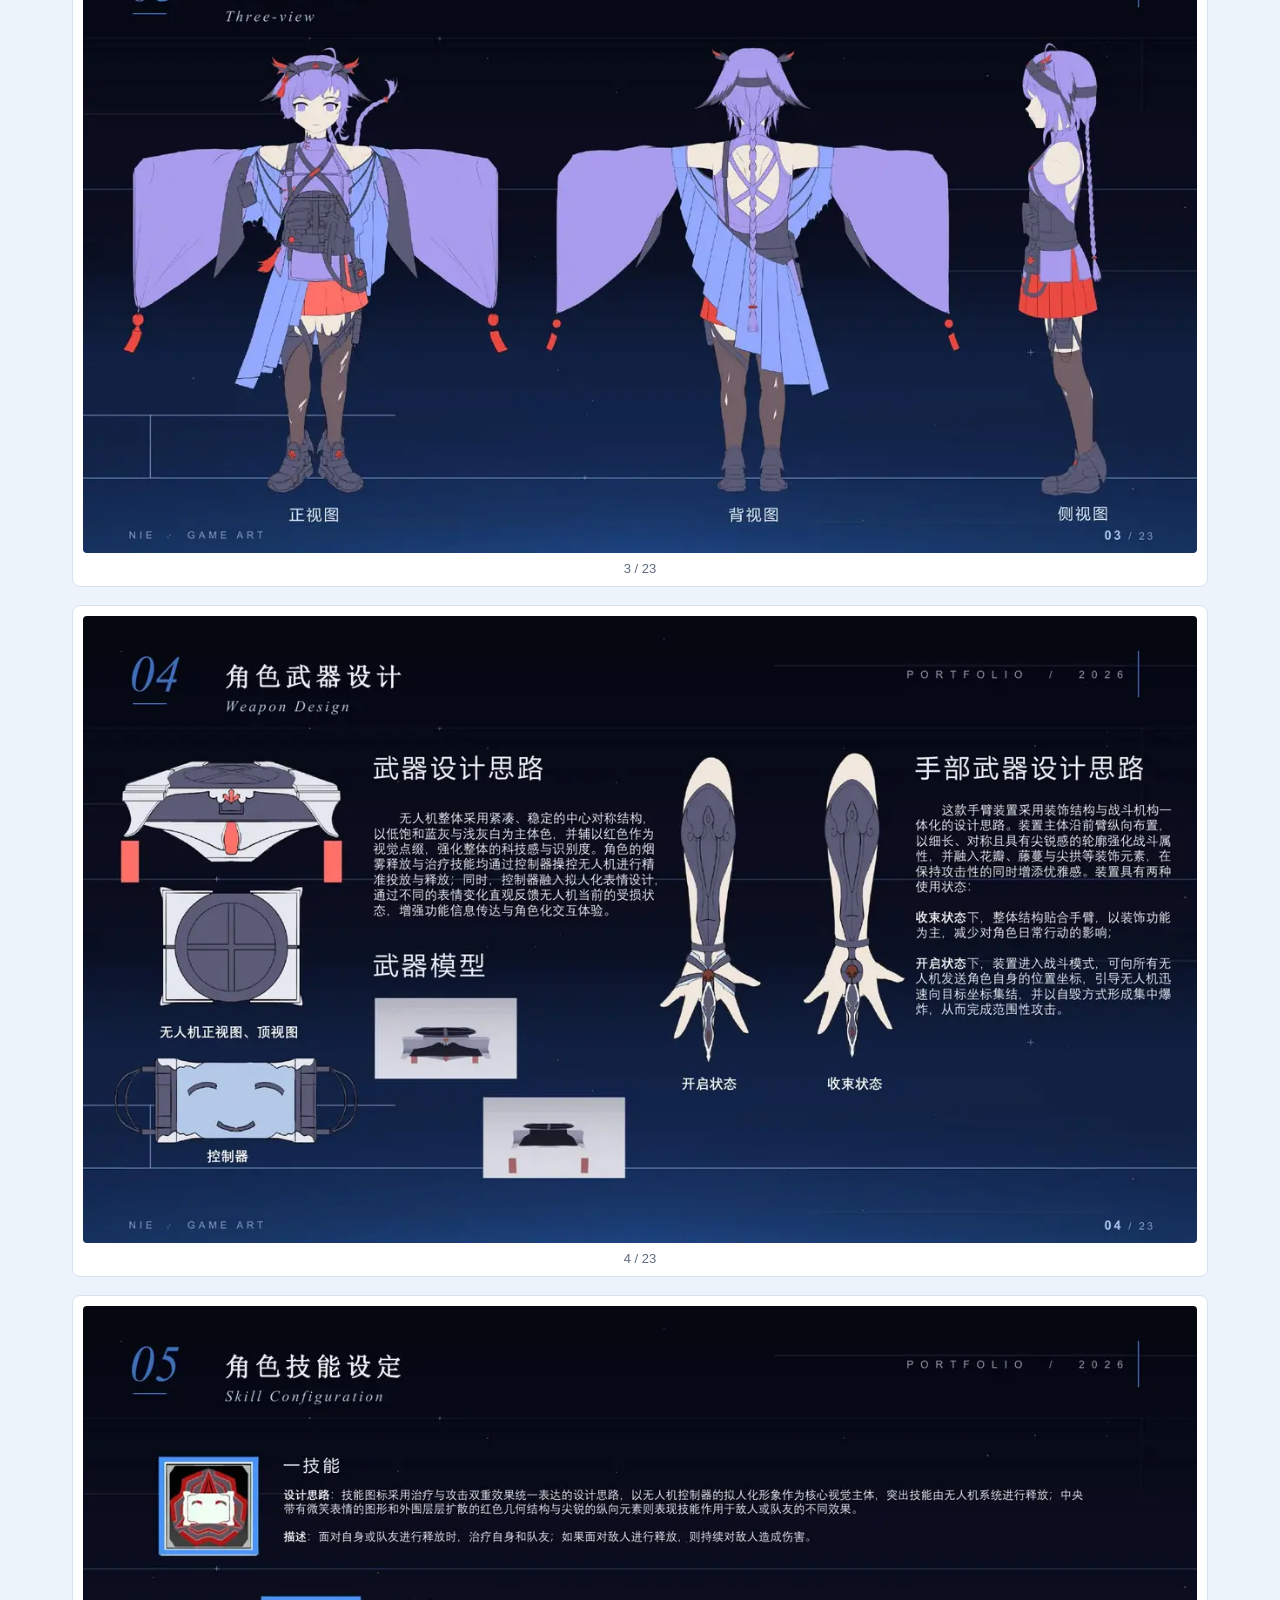
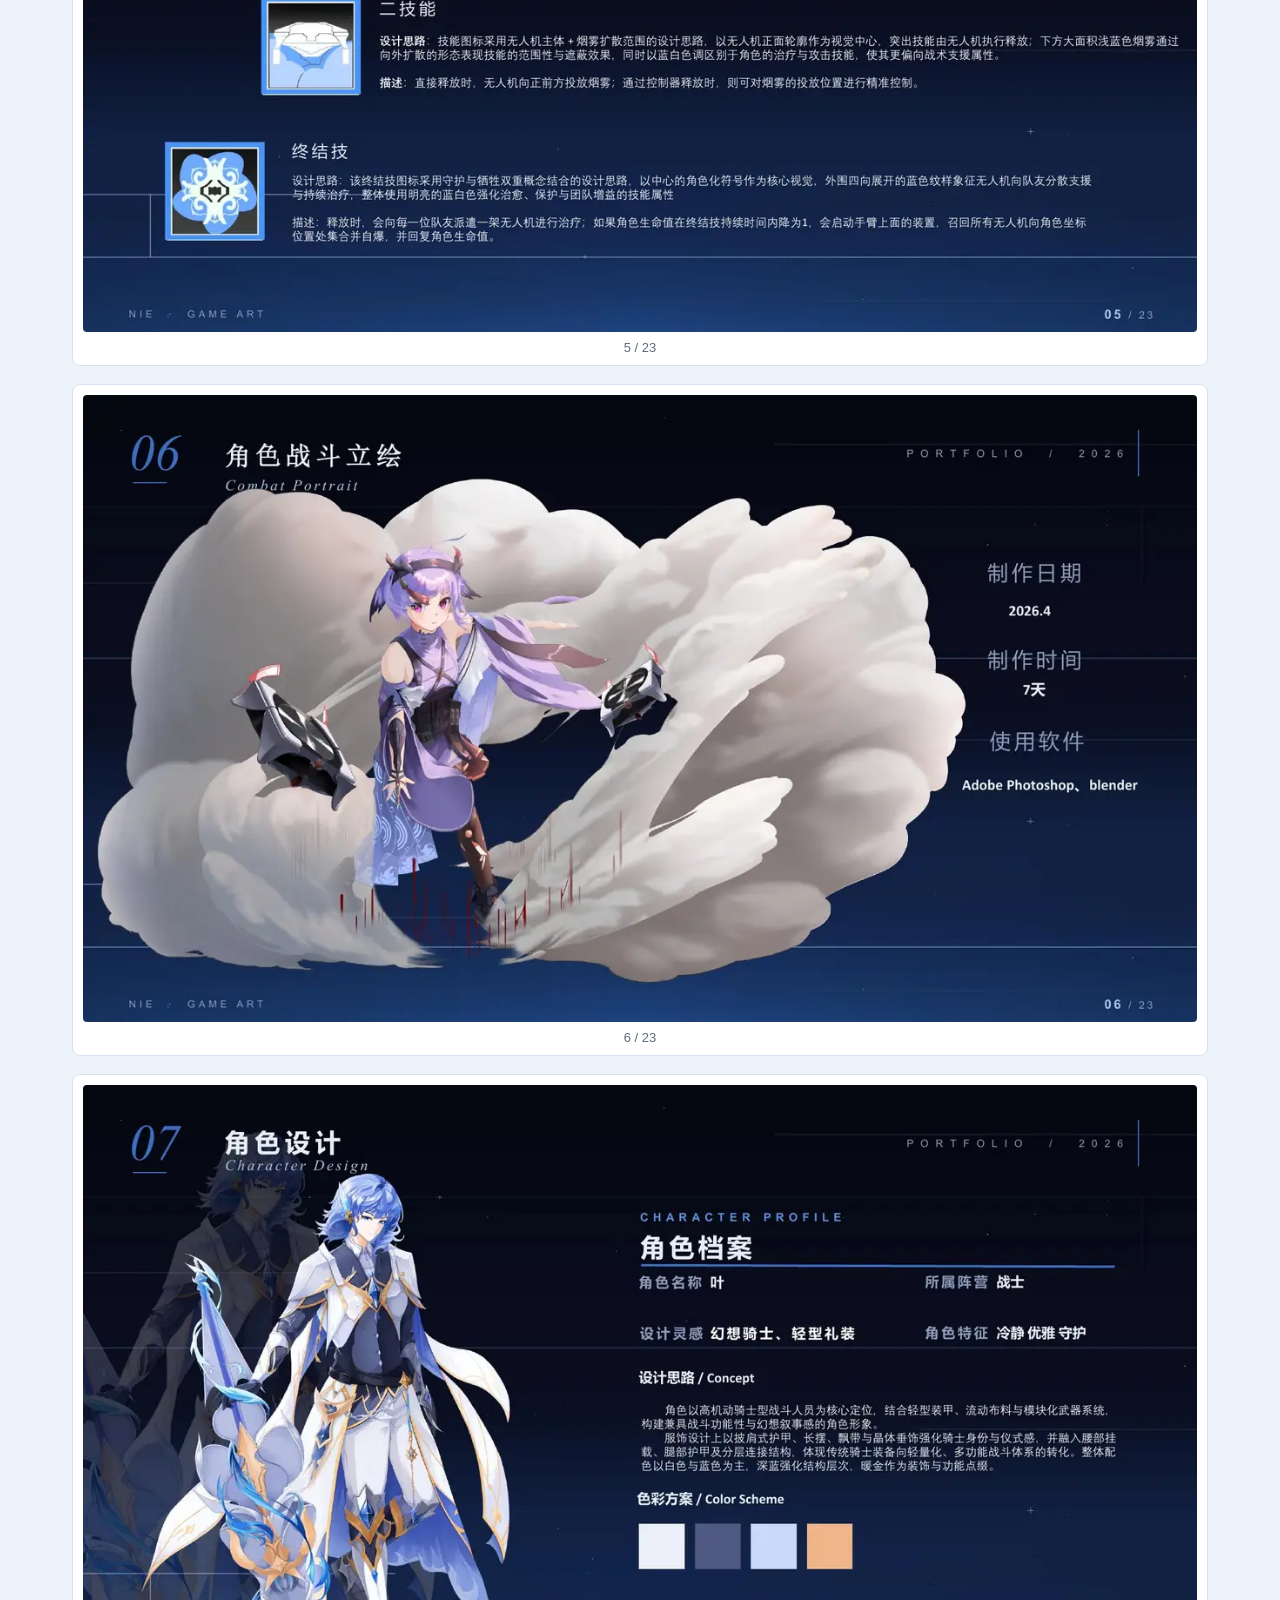
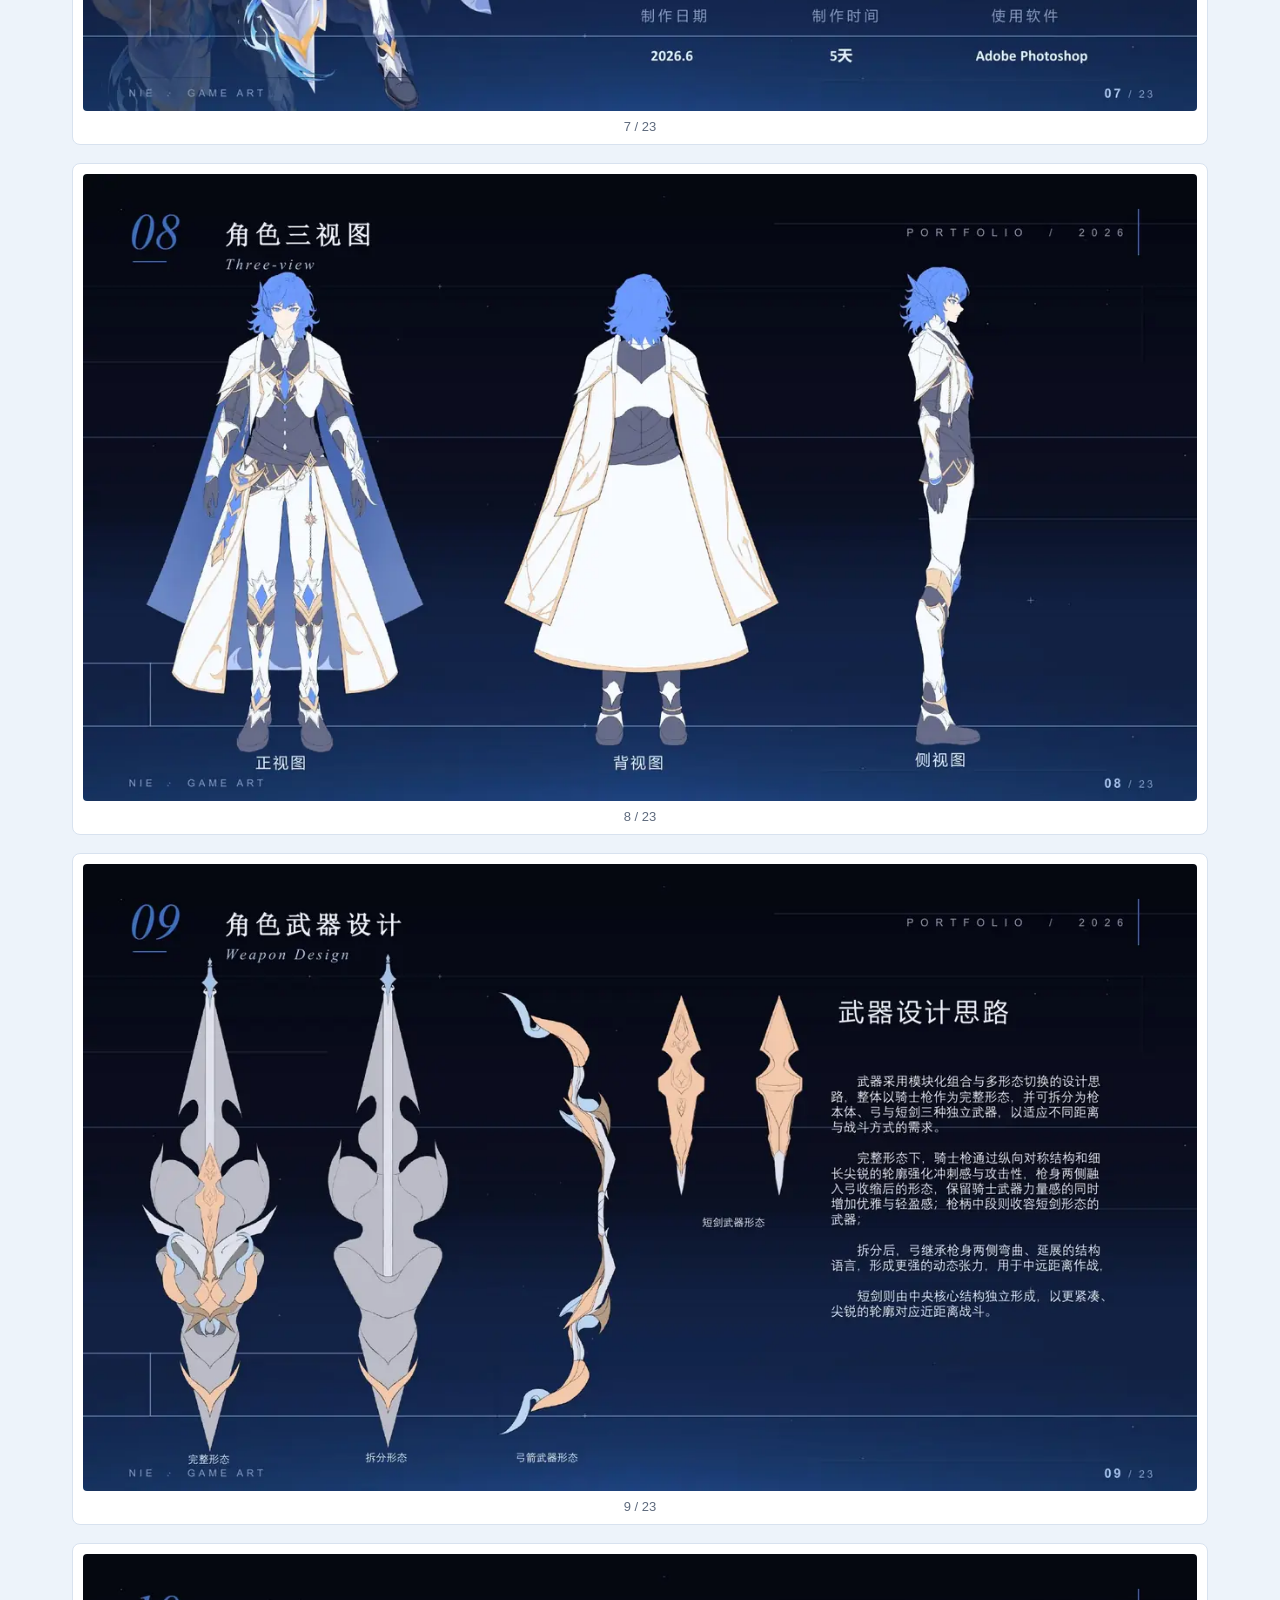
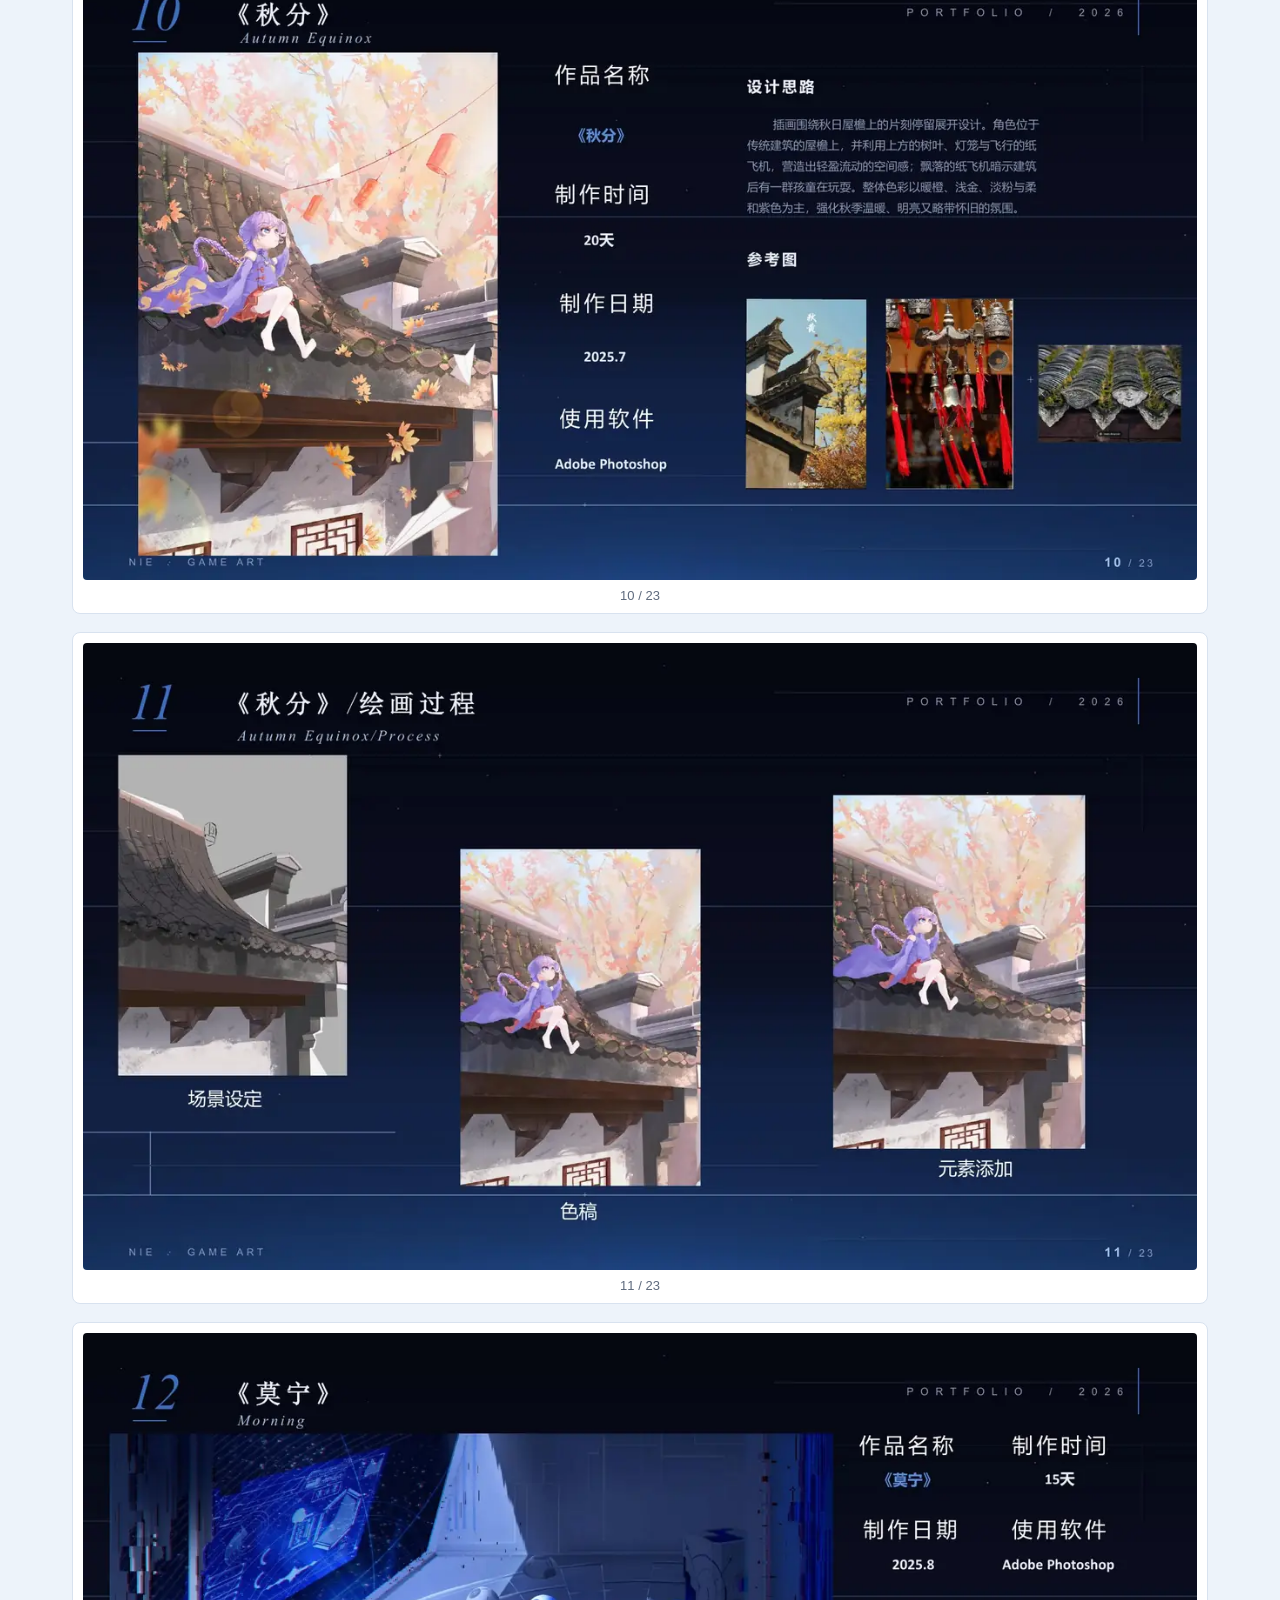
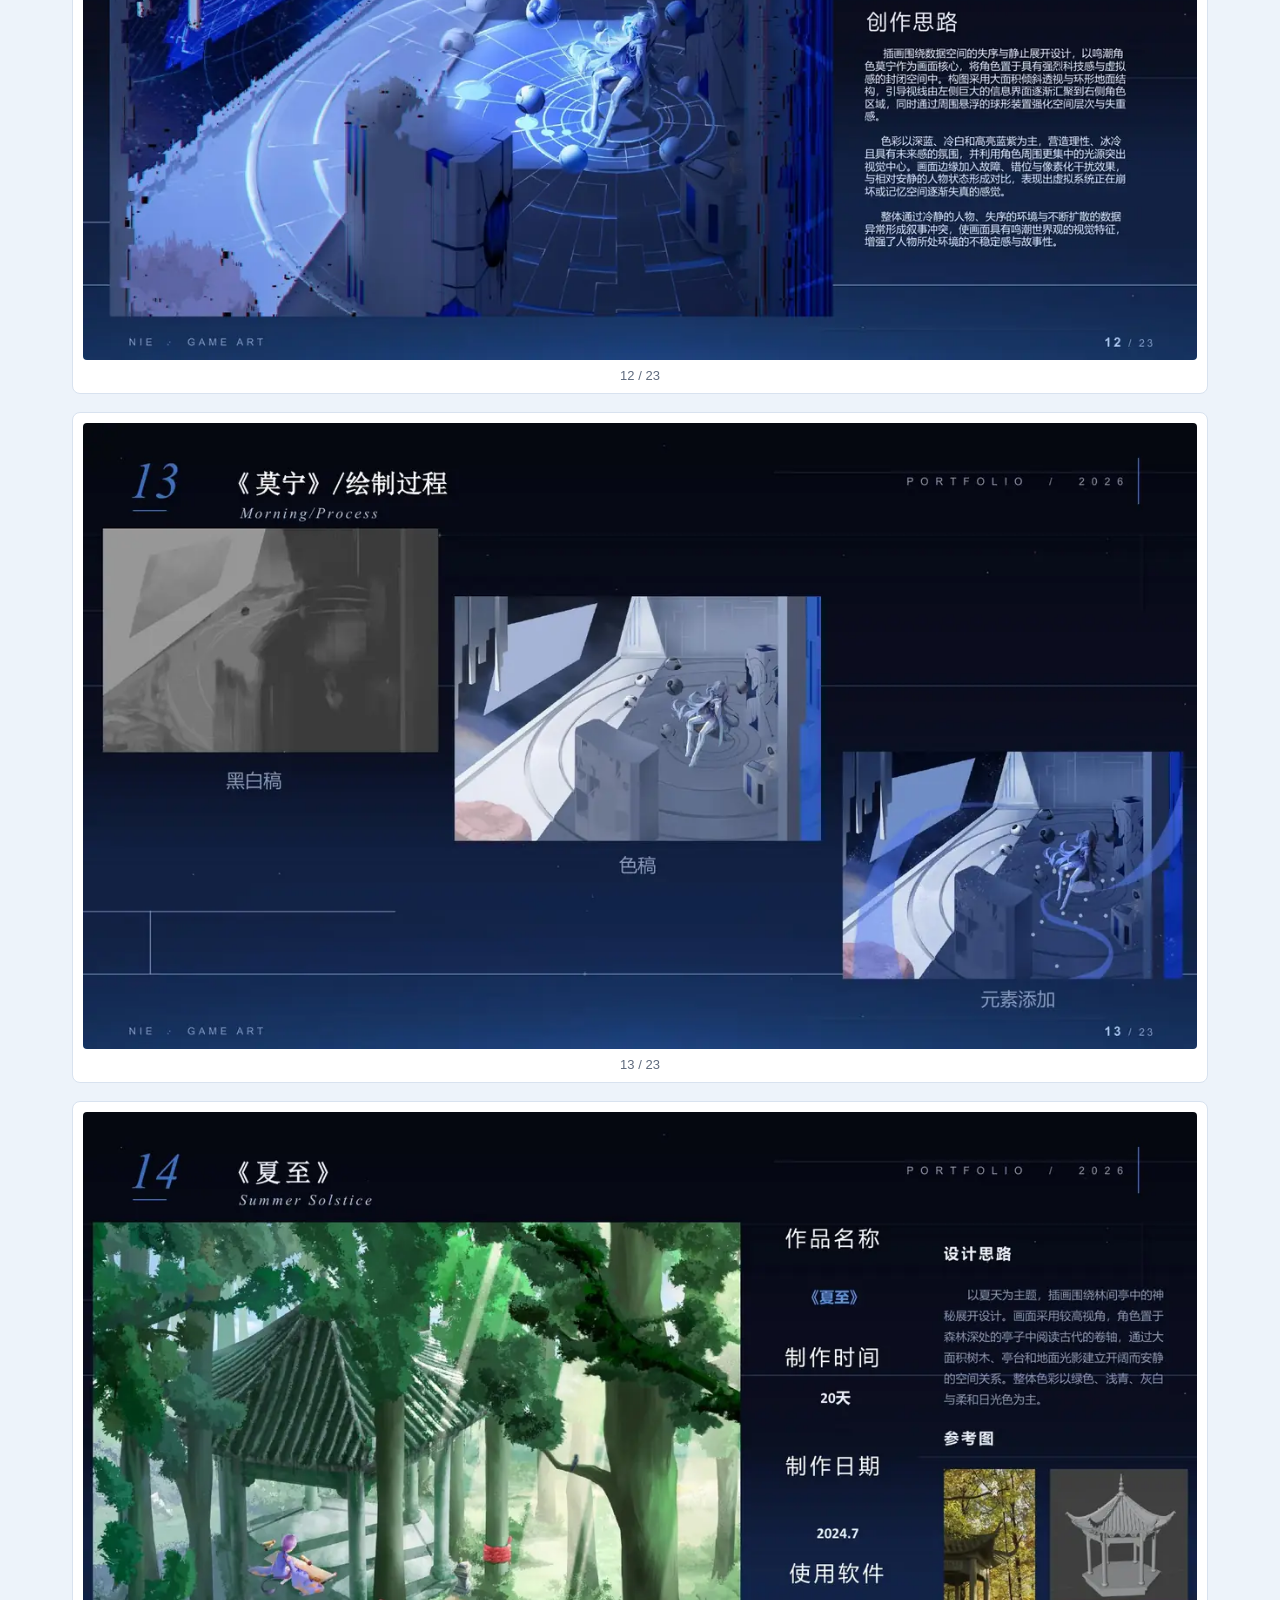
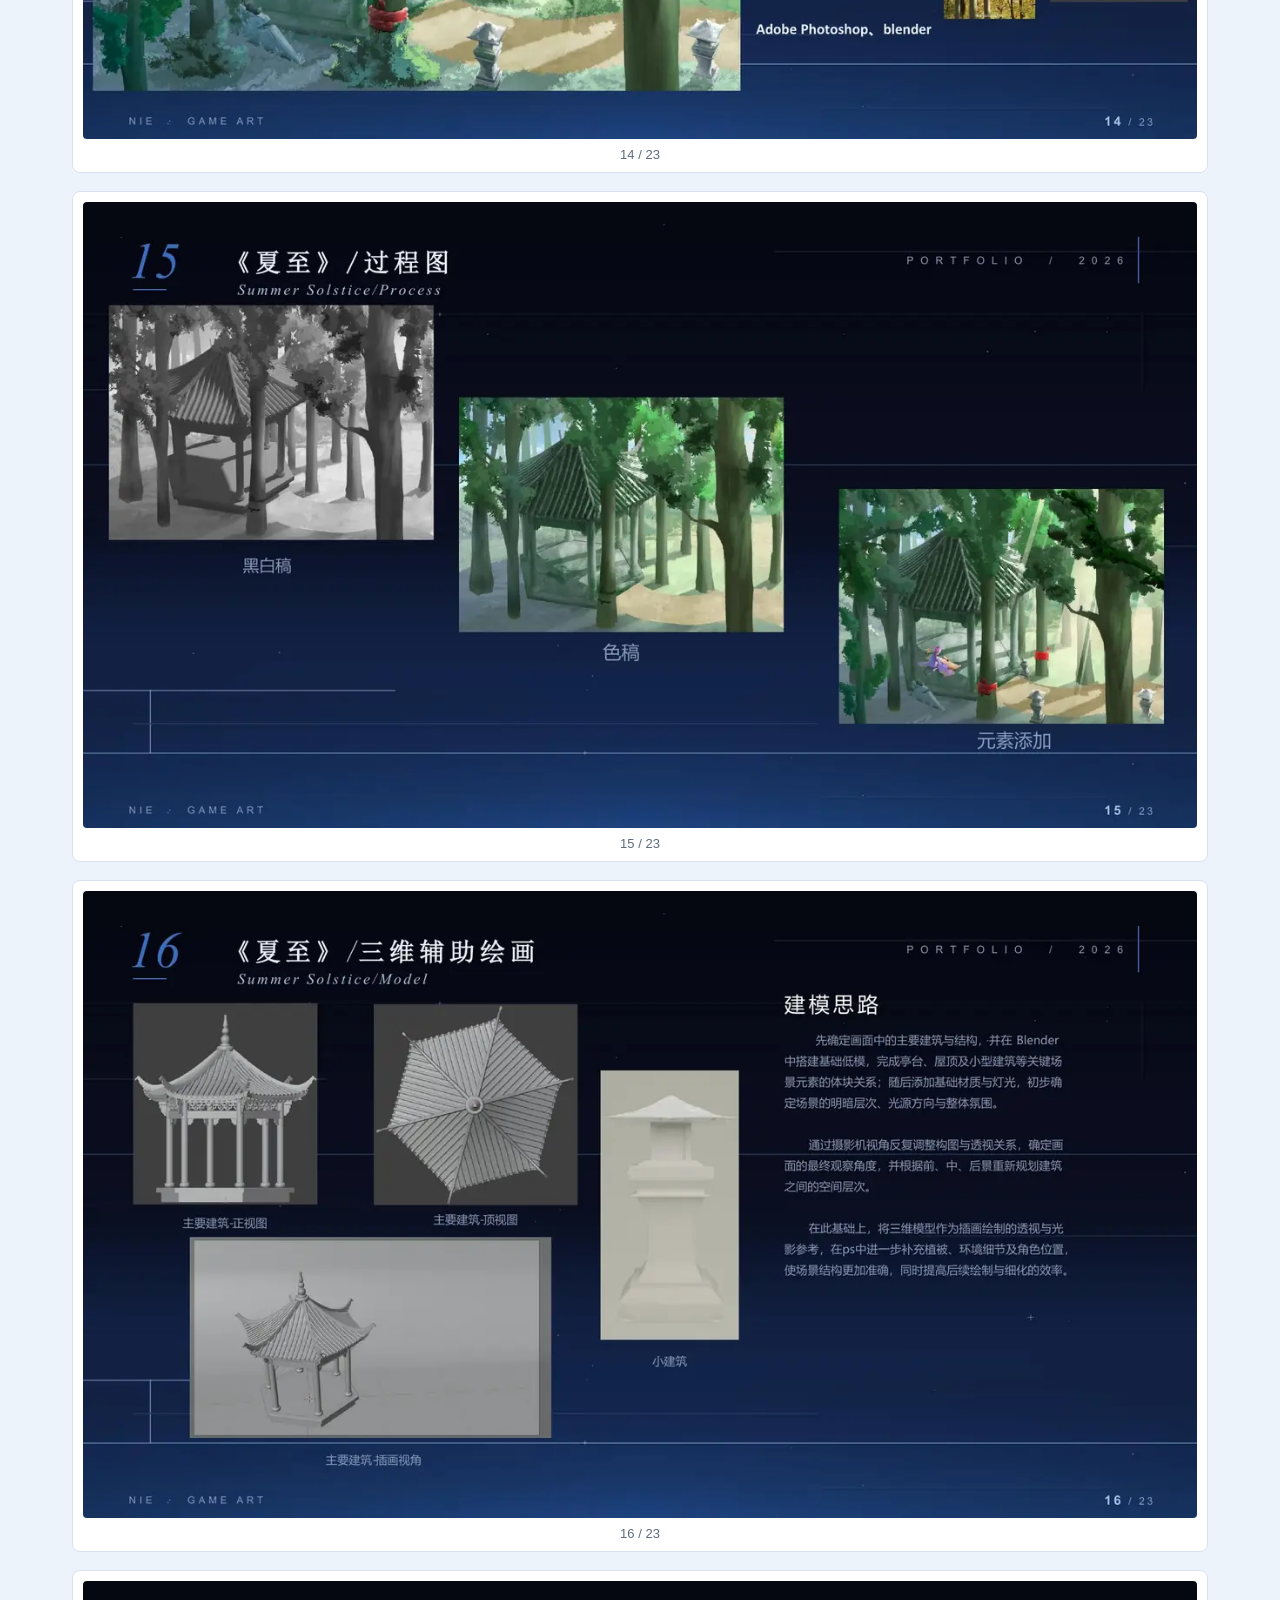
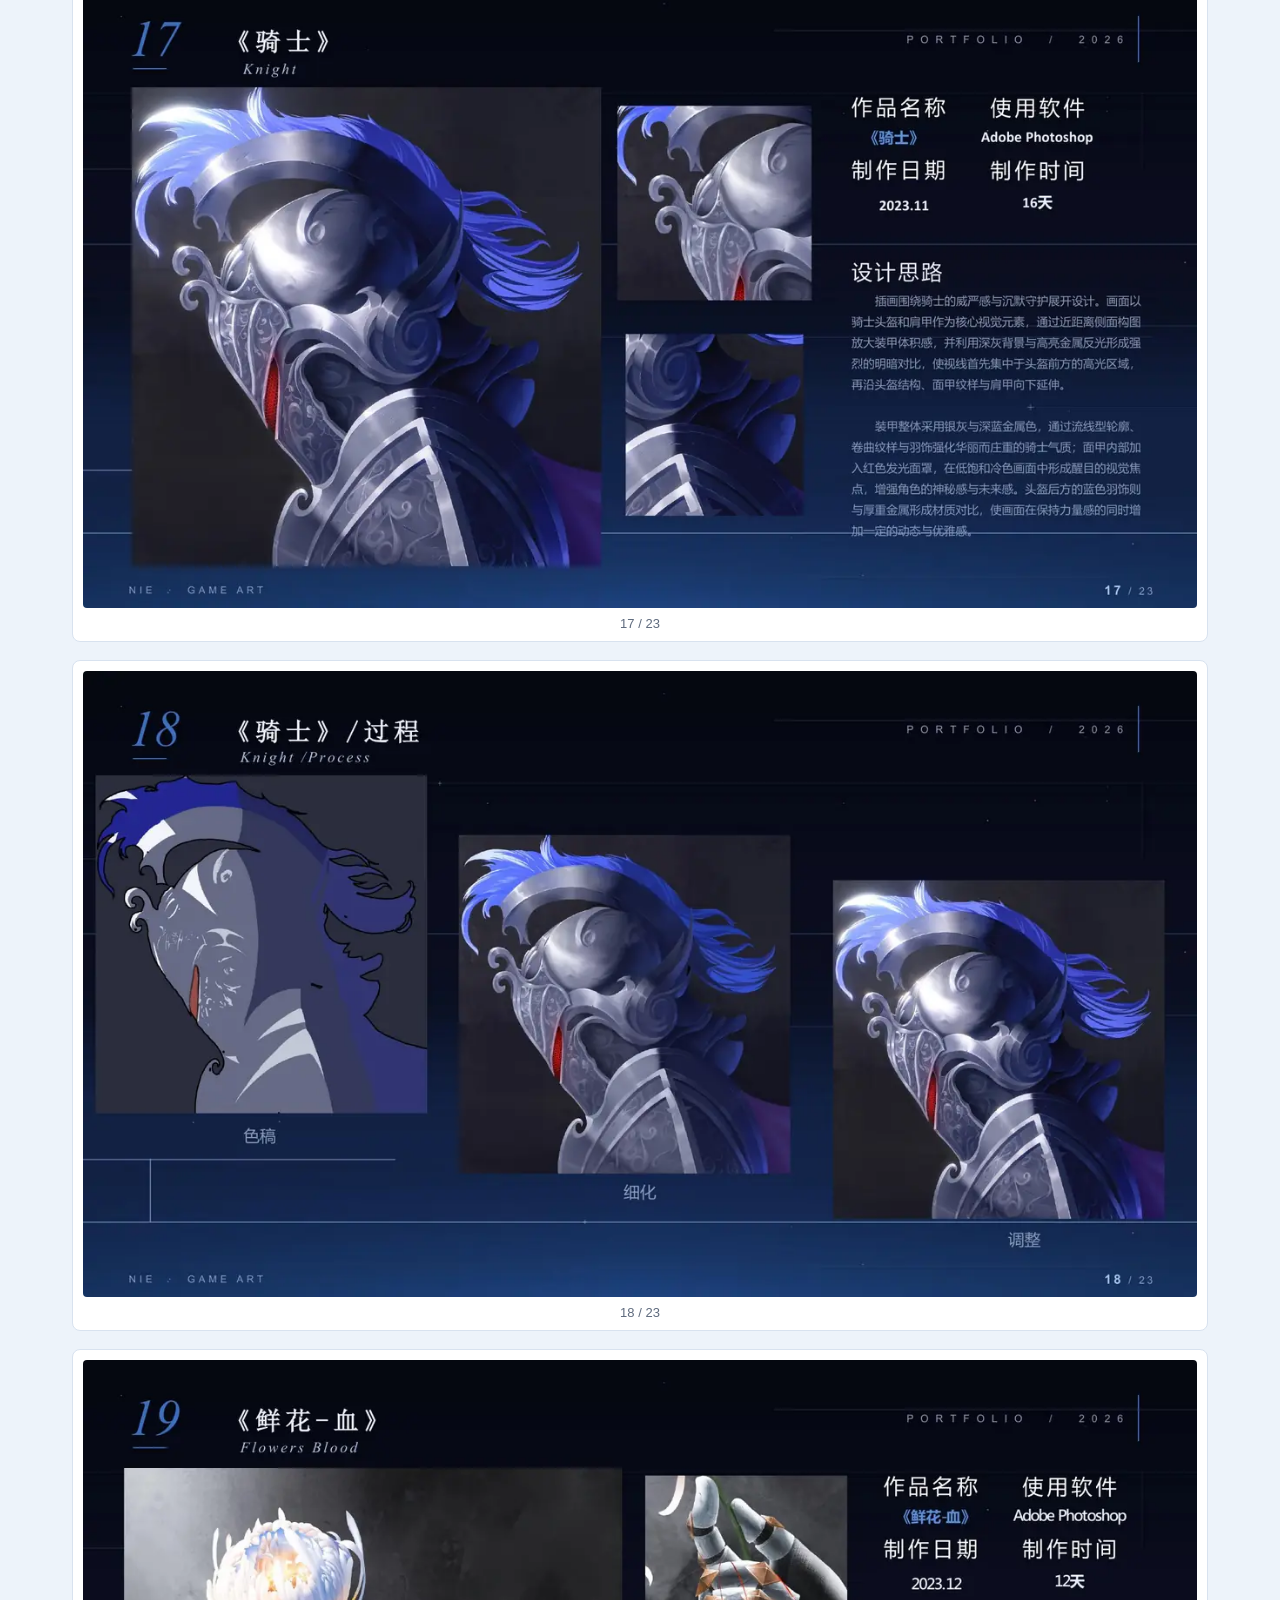
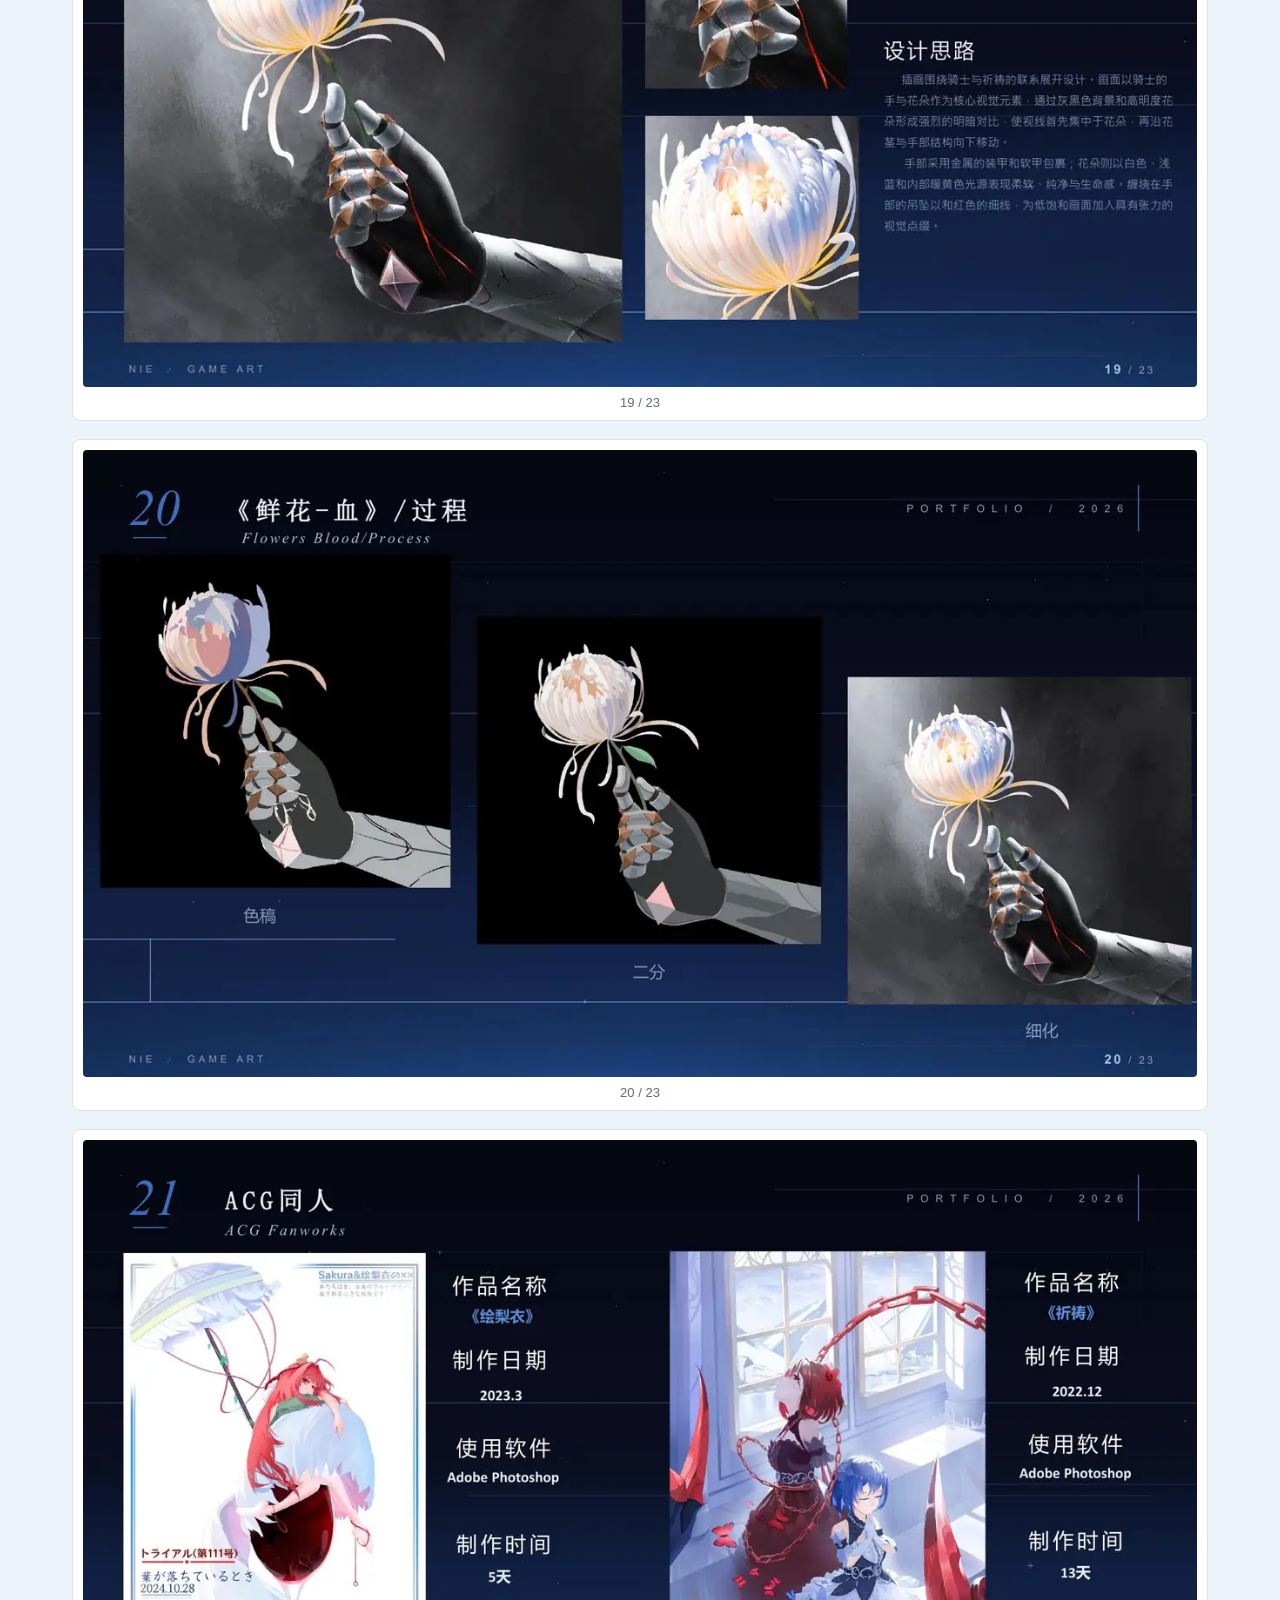
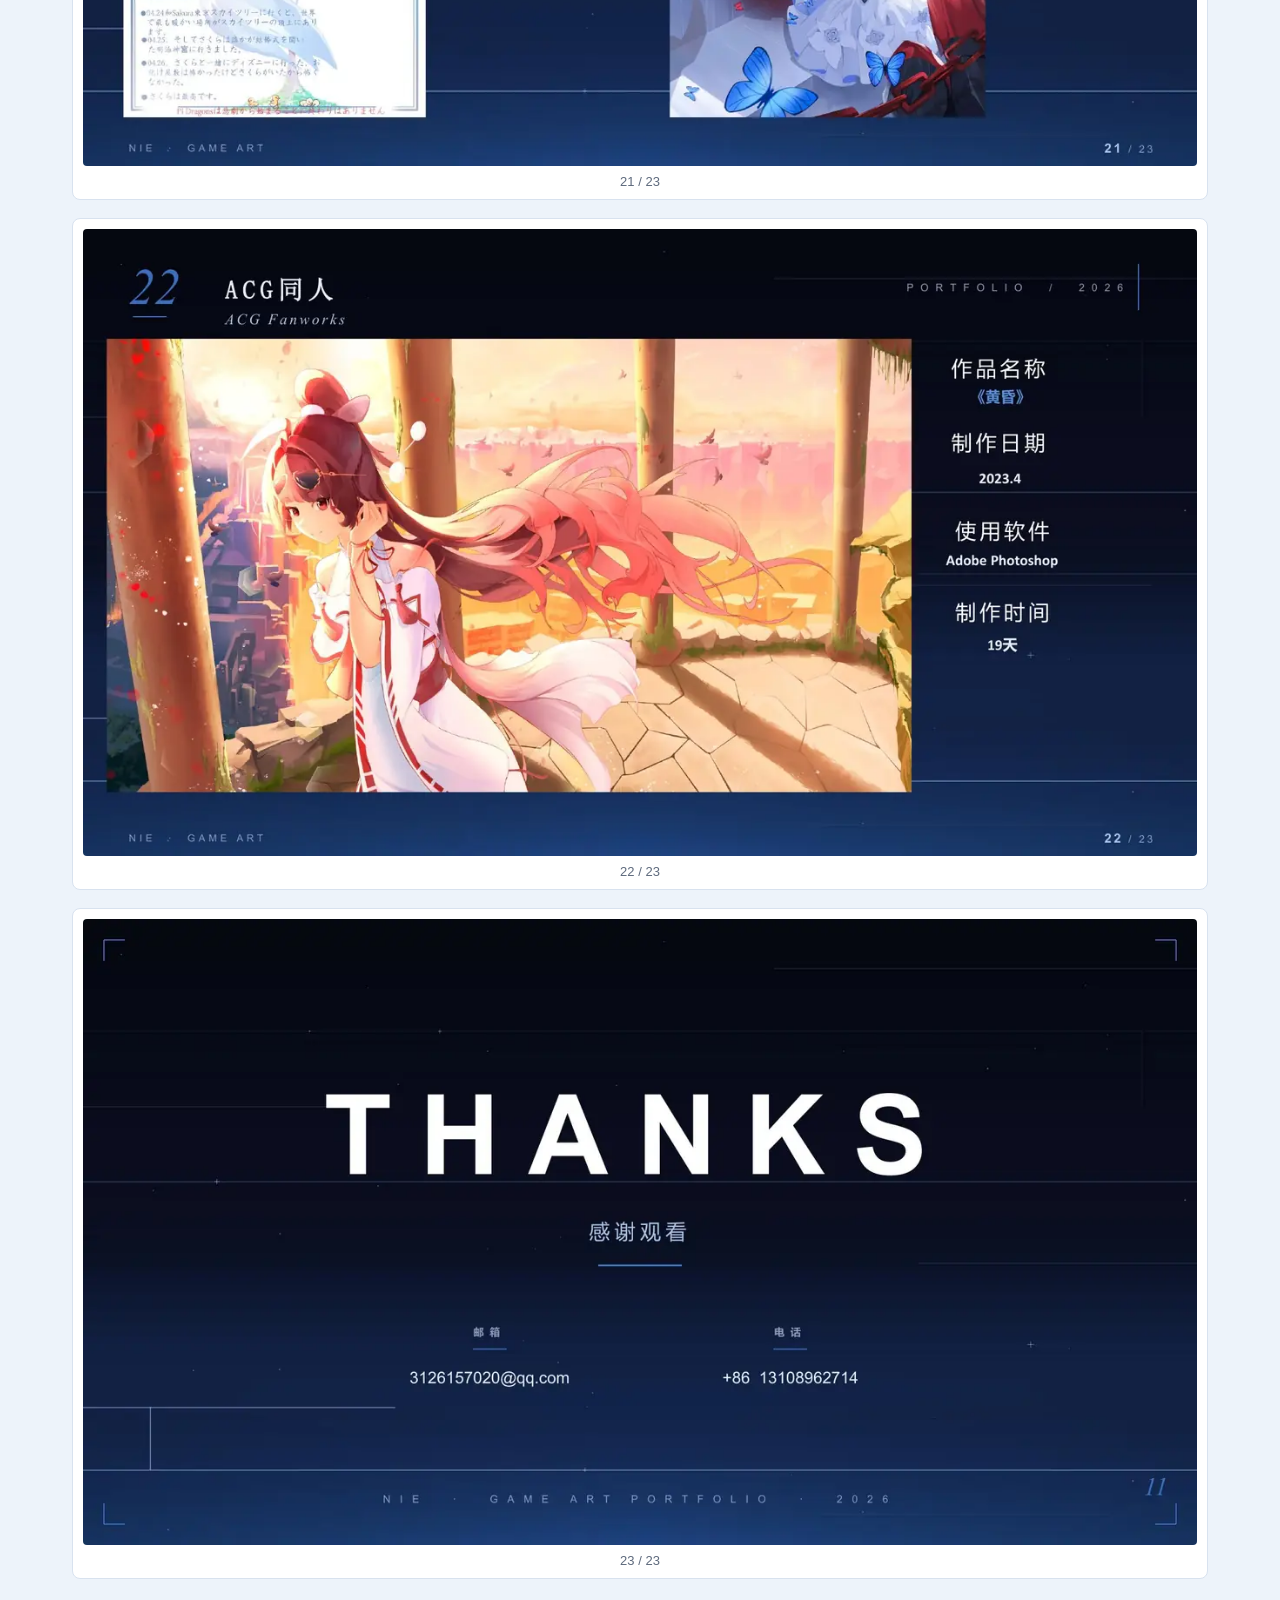
==== commit 7d795de3: "Optimize portfolio image loading" ====
--- a/portfolio-meixuan/index.html
+++ b/portfolio-meixuan/index.html
@@ -20,98 +20,99 @@
 
       <section class="page-viewer" aria-label="美宣角色设计作品集页面预览">
         <figure class="page-card">
-          <img src="../assets/portfolio-meixuan-pages/page-01.jpg" alt="美宣角色设计作品集 第 1 页 / 共 23 页" loading="eager" decoding="async" />
+          <img src="../assets/portfolio-meixuan-pages-web/page-01.webp" loading="eager" fetchpriority="high" width="1280" height="720" alt="美宣角色设计作品集 第 1 页 / 共 23 页" decoding="async" />
           <figcaption>1 / 23</figcaption>
         </figure>
         <figure class="page-card">
-          <img src="../assets/portfolio-meixuan-pages/page-02.jpg" alt="美宣角色设计作品集 第 2 页 / 共 23 页" loading="lazy" decoding="async" />
+          <img src="../assets/portfolio-meixuan-pages-web/page-02.webp" loading="eager" fetchpriority="high" width="1280" height="720" alt="美宣角色设计作品集 第 2 页 / 共 23 页" decoding="async" />
           <figcaption>2 / 23</figcaption>
         </figure>
-        <figure class="page-card">
-          <img src="../assets/portfolio-meixuan-pages/page-03.jpg" alt="美宣角色设计作品集 第 3 页 / 共 23 页" loading="lazy" decoding="async" />
+        <figure class="page-card page-card-pending">
+          <img data-src="../assets/portfolio-meixuan-pages-web/page-03.webp" loading="lazy" width="1280" height="720" alt="美宣角色设计作品集 第 3 页 / 共 23 页" decoding="async" />
           <figcaption>3 / 23</figcaption>
         </figure>
-        <figure class="page-card">
-          <img src="../assets/portfolio-meixuan-pages/page-04.jpg" alt="美宣角色设计作品集 第 4 页 / 共 23 页" loading="lazy" decoding="async" />
+        <figure class="page-card page-card-pending">
+          <img data-src="../assets/portfolio-meixuan-pages-web/page-04.webp" loading="lazy" width="1280" height="720" alt="美宣角色设计作品集 第 4 页 / 共 23 页" decoding="async" />
           <figcaption>4 / 23</figcaption>
         </figure>
-        <figure class="page-card">
-          <img src="../assets/portfolio-meixuan-pages/page-05.jpg" alt="美宣角色设计作品集 第 5 页 / 共 23 页" loading="lazy" decoding="async" />
+        <figure class="page-card page-card-pending">
+          <img data-src="../assets/portfolio-meixuan-pages-web/page-05.webp" loading="lazy" width="1280" height="720" alt="美宣角色设计作品集 第 5 页 / 共 23 页" decoding="async" />
           <figcaption>5 / 23</figcaption>
         </figure>
-        <figure class="page-card">
-          <img src="../assets/portfolio-meixuan-pages/page-06.jpg" alt="美宣角色设计作品集 第 6 页 / 共 23 页" loading="lazy" decoding="async" />
+        <figure class="page-card page-card-pending">
+          <img data-src="../assets/portfolio-meixuan-pages-web/page-06.webp" loading="lazy" width="1280" height="720" alt="美宣角色设计作品集 第 6 页 / 共 23 页" decoding="async" />
           <figcaption>6 / 23</figcaption>
         </figure>
-        <figure class="page-card">
-          <img src="../assets/portfolio-meixuan-pages/page-07.jpg" alt="美宣角色设计作品集 第 7 页 / 共 23 页" loading="lazy" decoding="async" />
+        <figure class="page-card page-card-pending">
+          <img data-src="../assets/portfolio-meixuan-pages-web/page-07.webp" loading="lazy" width="1280" height="720" alt="美宣角色设计作品集 第 7 页 / 共 23 页" decoding="async" />
           <figcaption>7 / 23</figcaption>
         </figure>
-        <figure class="page-card">
-          <img src="../assets/portfolio-meixuan-pages/page-08.jpg" alt="美宣角色设计作品集 第 8 页 / 共 23 页" loading="lazy" decoding="async" />
+        <figure class="page-card page-card-pending">
+          <img data-src="../assets/portfolio-meixuan-pages-web/page-08.webp" loading="lazy" width="1280" height="720" alt="美宣角色设计作品集 第 8 页 / 共 23 页" decoding="async" />
           <figcaption>8 / 23</figcaption>
         </figure>
-        <figure class="page-card">
-          <img src="../assets/portfolio-meixuan-pages/page-09.jpg" alt="美宣角色设计作品集 第 9 页 / 共 23 页" loading="lazy" decoding="async" />
+        <figure class="page-card page-card-pending">
+          <img data-src="../assets/portfolio-meixuan-pages-web/page-09.webp" loading="lazy" width="1280" height="720" alt="美宣角色设计作品集 第 9 页 / 共 23 页" decoding="async" />
           <figcaption>9 / 23</figcaption>
         </figure>
-        <figure class="page-card">
-          <img src="../assets/portfolio-meixuan-pages/page-10.jpg" alt="美宣角色设计作品集 第 10 页 / 共 23 页" loading="lazy" decoding="async" />
+        <figure class="page-card page-card-pending">
+          <img data-src="../assets/portfolio-meixuan-pages-web/page-10.webp" loading="lazy" width="1280" height="720" alt="美宣角色设计作品集 第 10 页 / 共 23 页" decoding="async" />
           <figcaption>10 / 23</figcaption>
         </figure>
-        <figure class="page-card">
-          <img src="../assets/portfolio-meixuan-pages/page-11.jpg" alt="美宣角色设计作品集 第 11 页 / 共 23 页" loading="lazy" decoding="async" />
+        <figure class="page-card page-card-pending">
+          <img data-src="../assets/portfolio-meixuan-pages-web/page-11.webp" loading="lazy" width="1280" height="720" alt="美宣角色设计作品集 第 11 页 / 共 23 页" decoding="async" />
           <figcaption>11 / 23</figcaption>
         </figure>
-        <figure class="page-card">
-          <img src="../assets/portfolio-meixuan-pages/page-12.jpg" alt="美宣角色设计作品集 第 12 页 / 共 23 页" loading="lazy" decoding="async" />
+        <figure class="page-card page-card-pending">
+          <img data-src="../assets/portfolio-meixuan-pages-web/page-12.webp" loading="lazy" width="1280" height="720" alt="美宣角色设计作品集 第 12 页 / 共 23 页" decoding="async" />
           <figcaption>12 / 23</figcaption>
         </figure>
-        <figure class="page-card">
-          <img src="../assets/portfolio-meixuan-pages/page-13.jpg" alt="美宣角色设计作品集 第 13 页 / 共 23 页" loading="lazy" decoding="async" />
+        <figure class="page-card page-card-pending">
+          <img data-src="../assets/portfolio-meixuan-pages-web/page-13.webp" loading="lazy" width="1280" height="720" alt="美宣角色设计作品集 第 13 页 / 共 23 页" decoding="async" />
           <figcaption>13 / 23</figcaption>
         </figure>
-        <figure class="page-card">
-          <img src="../assets/portfolio-meixuan-pages/page-14.jpg" alt="美宣角色设计作品集 第 14 页 / 共 23 页" loading="lazy" decoding="async" />
+        <figure class="page-card page-card-pending">
+          <img data-src="../assets/portfolio-meixuan-pages-web/page-14.webp" loading="lazy" width="1280" height="720" alt="美宣角色设计作品集 第 14 页 / 共 23 页" decoding="async" />
           <figcaption>14 / 23</figcaption>
         </figure>
-        <figure class="page-card">
-          <img src="../assets/portfolio-meixuan-pages/page-15.jpg" alt="美宣角色设计作品集 第 15 页 / 共 23 页" loading="lazy" decoding="async" />
+        <figure class="page-card page-card-pending">
+          <img data-src="../assets/portfolio-meixuan-pages-web/page-15.webp" loading="lazy" width="1280" height="720" alt="美宣角色设计作品集 第 15 页 / 共 23 页" decoding="async" />
           <figcaption>15 / 23</figcaption>
         </figure>
-        <figure class="page-card">
-          <img src="../assets/portfolio-meixuan-pages/page-16.jpg" alt="美宣角色设计作品集 第 16 页 / 共 23 页" loading="lazy" decoding="async" />
+        <figure class="page-card page-card-pending">
+          <img data-src="../assets/portfolio-meixuan-pages-web/page-16.webp" loading="lazy" width="1280" height="720" alt="美宣角色设计作品集 第 16 页 / 共 23 页" decoding="async" />
           <figcaption>16 / 23</figcaption>
         </figure>
-        <figure class="page-card">
-          <img src="../assets/portfolio-meixuan-pages/page-17.jpg" alt="美宣角色设计作品集 第 17 页 / 共 23 页" loading="lazy" decoding="async" />
+        <figure class="page-card page-card-pending">
+          <img data-src="../assets/portfolio-meixuan-pages-web/page-17.webp" loading="lazy" width="1280" height="720" alt="美宣角色设计作品集 第 17 页 / 共 23 页" decoding="async" />
           <figcaption>17 / 23</figcaption>
         </figure>
-        <figure class="page-card">
-          <img src="../assets/portfolio-meixuan-pages/page-18.jpg" alt="美宣角色设计作品集 第 18 页 / 共 23 页" loading="lazy" decoding="async" />
+        <figure class="page-card page-card-pending">
+          <img data-src="../assets/portfolio-meixuan-pages-web/page-18.webp" loading="lazy" width="1280" height="720" alt="美宣角色设计作品集 第 18 页 / 共 23 页" decoding="async" />
           <figcaption>18 / 23</figcaption>
         </figure>
-        <figure class="page-card">
-          <img src="../assets/portfolio-meixuan-pages/page-19.jpg" alt="美宣角色设计作品集 第 19 页 / 共 23 页" loading="lazy" decoding="async" />
+        <figure class="page-card page-card-pending">
+          <img data-src="../assets/portfolio-meixuan-pages-web/page-19.webp" loading="lazy" width="1280" height="720" alt="美宣角色设计作品集 第 19 页 / 共 23 页" decoding="async" />
           <figcaption>19 / 23</figcaption>
         </figure>
-        <figure class="page-card">
-          <img src="../assets/portfolio-meixuan-pages/page-20.jpg" alt="美宣角色设计作品集 第 20 页 / 共 23 页" loading="lazy" decoding="async" />
+        <figure class="page-card page-card-pending">
+          <img data-src="../assets/portfolio-meixuan-pages-web/page-20.webp" loading="lazy" width="1280" height="720" alt="美宣角色设计作品集 第 20 页 / 共 23 页" decoding="async" />
           <figcaption>20 / 23</figcaption>
         </figure>
-        <figure class="page-card">
-          <img src="../assets/portfolio-meixuan-pages/page-21.jpg" alt="美宣角色设计作品集 第 21 页 / 共 23 页" loading="lazy" decoding="async" />
+        <figure class="page-card page-card-pending">
+          <img data-src="../assets/portfolio-meixuan-pages-web/page-21.webp" loading="lazy" width="1280" height="720" alt="美宣角色设计作品集 第 21 页 / 共 23 页" decoding="async" />
           <figcaption>21 / 23</figcaption>
         </figure>
-        <figure class="page-card">
-          <img src="../assets/portfolio-meixuan-pages/page-22.jpg" alt="美宣角色设计作品集 第 22 页 / 共 23 页" loading="lazy" decoding="async" />
+        <figure class="page-card page-card-pending">
+          <img data-src="../assets/portfolio-meixuan-pages-web/page-22.webp" loading="lazy" width="1280" height="720" alt="美宣角色设计作品集 第 22 页 / 共 23 页" decoding="async" />
           <figcaption>22 / 23</figcaption>
         </figure>
-        <figure class="page-card">
-          <img src="../assets/portfolio-meixuan-pages/page-23.jpg" alt="美宣角色设计作品集 第 23 页 / 共 23 页" loading="lazy" decoding="async" />
+        <figure class="page-card page-card-pending">
+          <img data-src="../assets/portfolio-meixuan-pages-web/page-23.webp" loading="lazy" width="1280" height="720" alt="美宣角色设计作品集 第 23 页 / 共 23 页" decoding="async" />
           <figcaption>23 / 23</figcaption>
         </figure>
       </section>
     </main>
+    <script src="../viewer.js" defer></script>
   </body>
 </html>
--- a/styles.css
+++ b/styles.css
@@ -146,8 +146,16 @@
   display: block;
   width: 100%;
   height: auto;
+  aspect-ratio: 16 / 9;
+  object-fit: contain;
   border-radius: 4px;
   background: #ffffff;
+}
+
+.page-card-pending img {
+  background:
+    linear-gradient(90deg, rgba(237, 243, 250, 0.55), rgba(255, 255, 255, 0.95), rgba(237, 243, 250, 0.55)),
+    #ffffff;
 }
 
 .page-card figcaption {
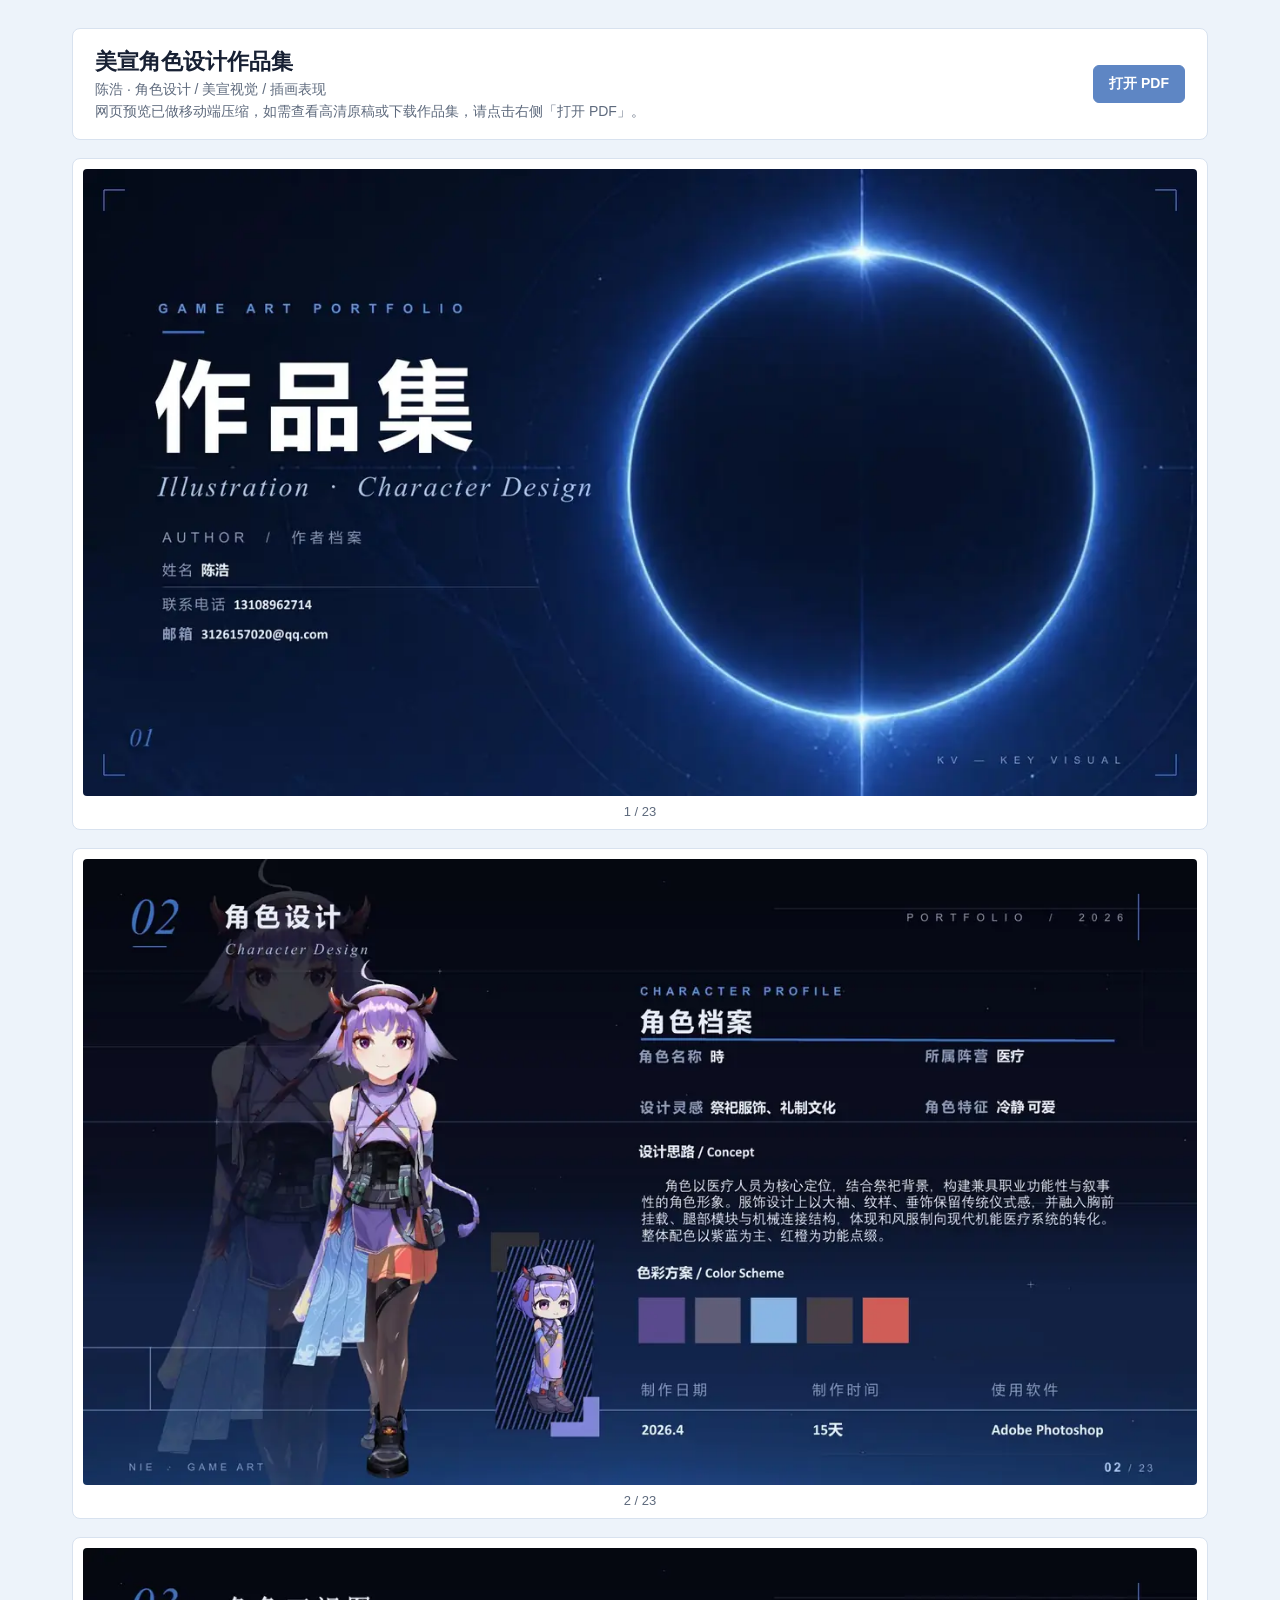
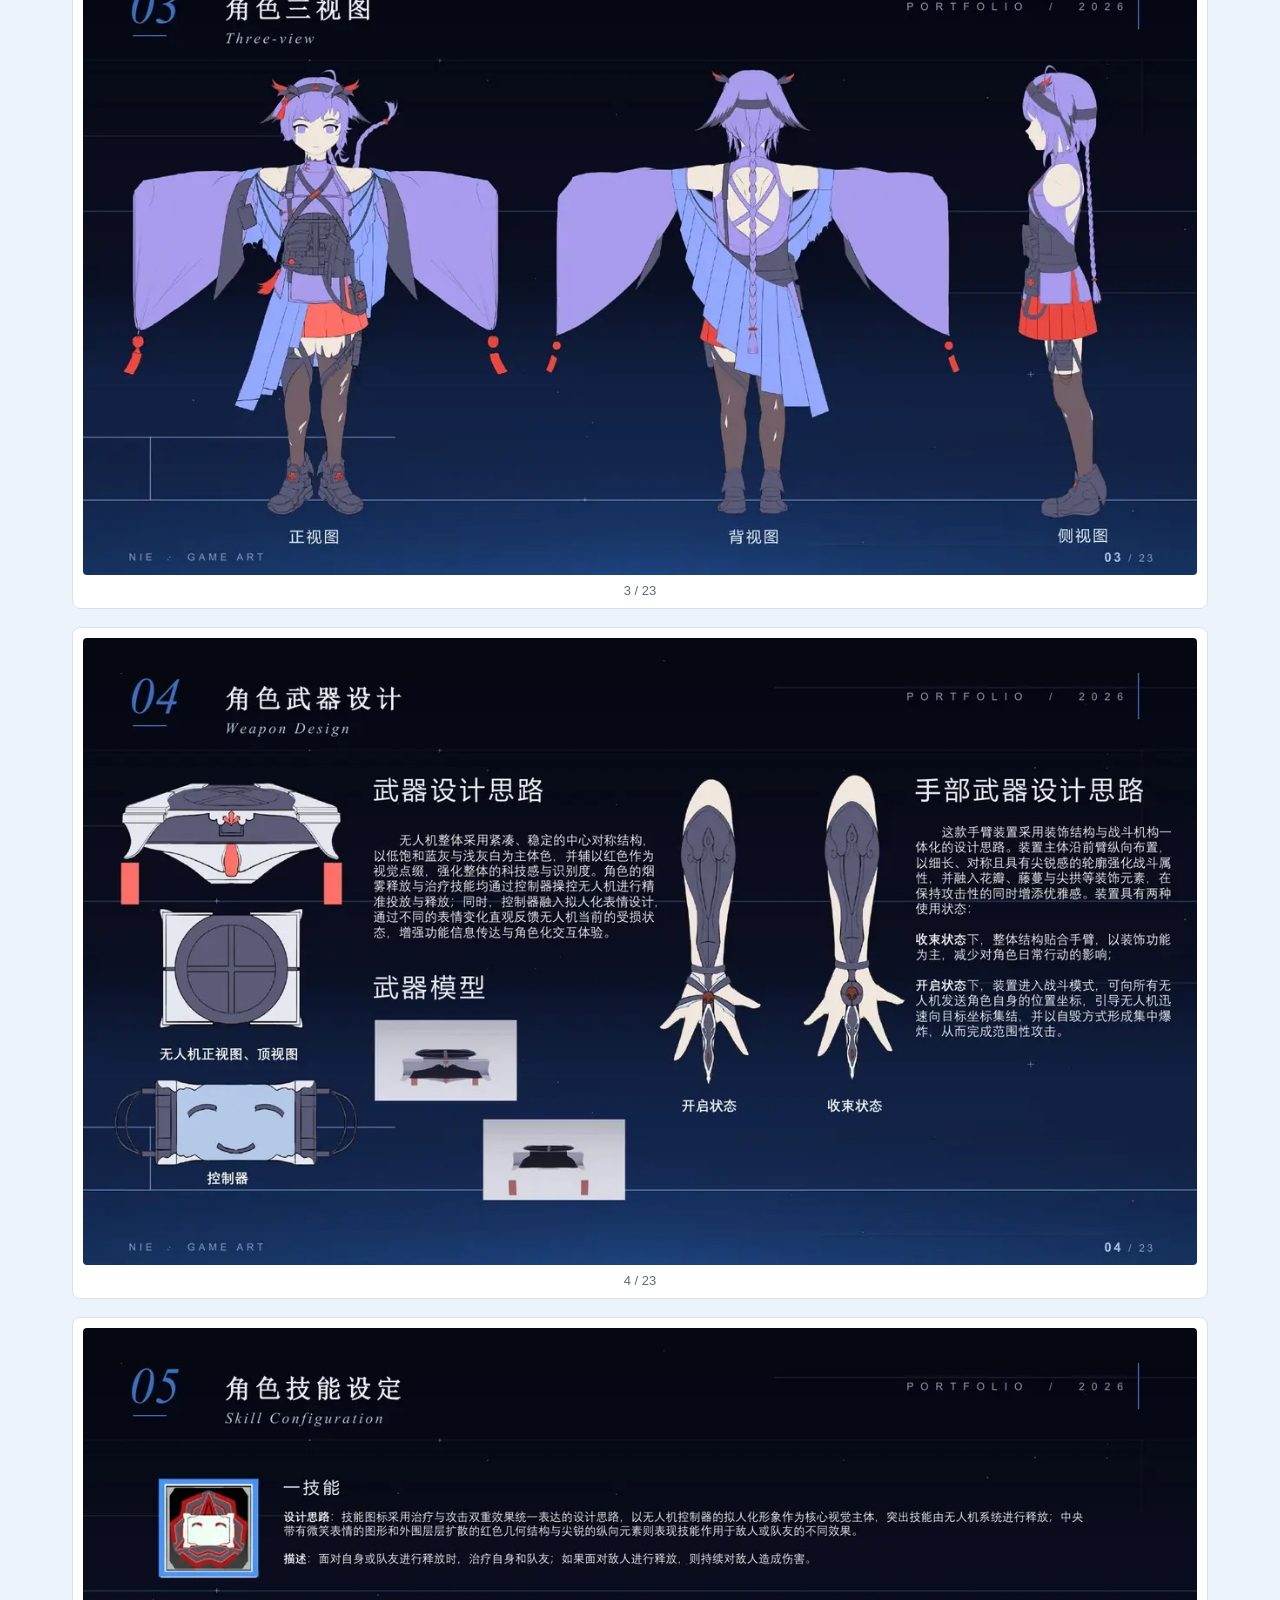
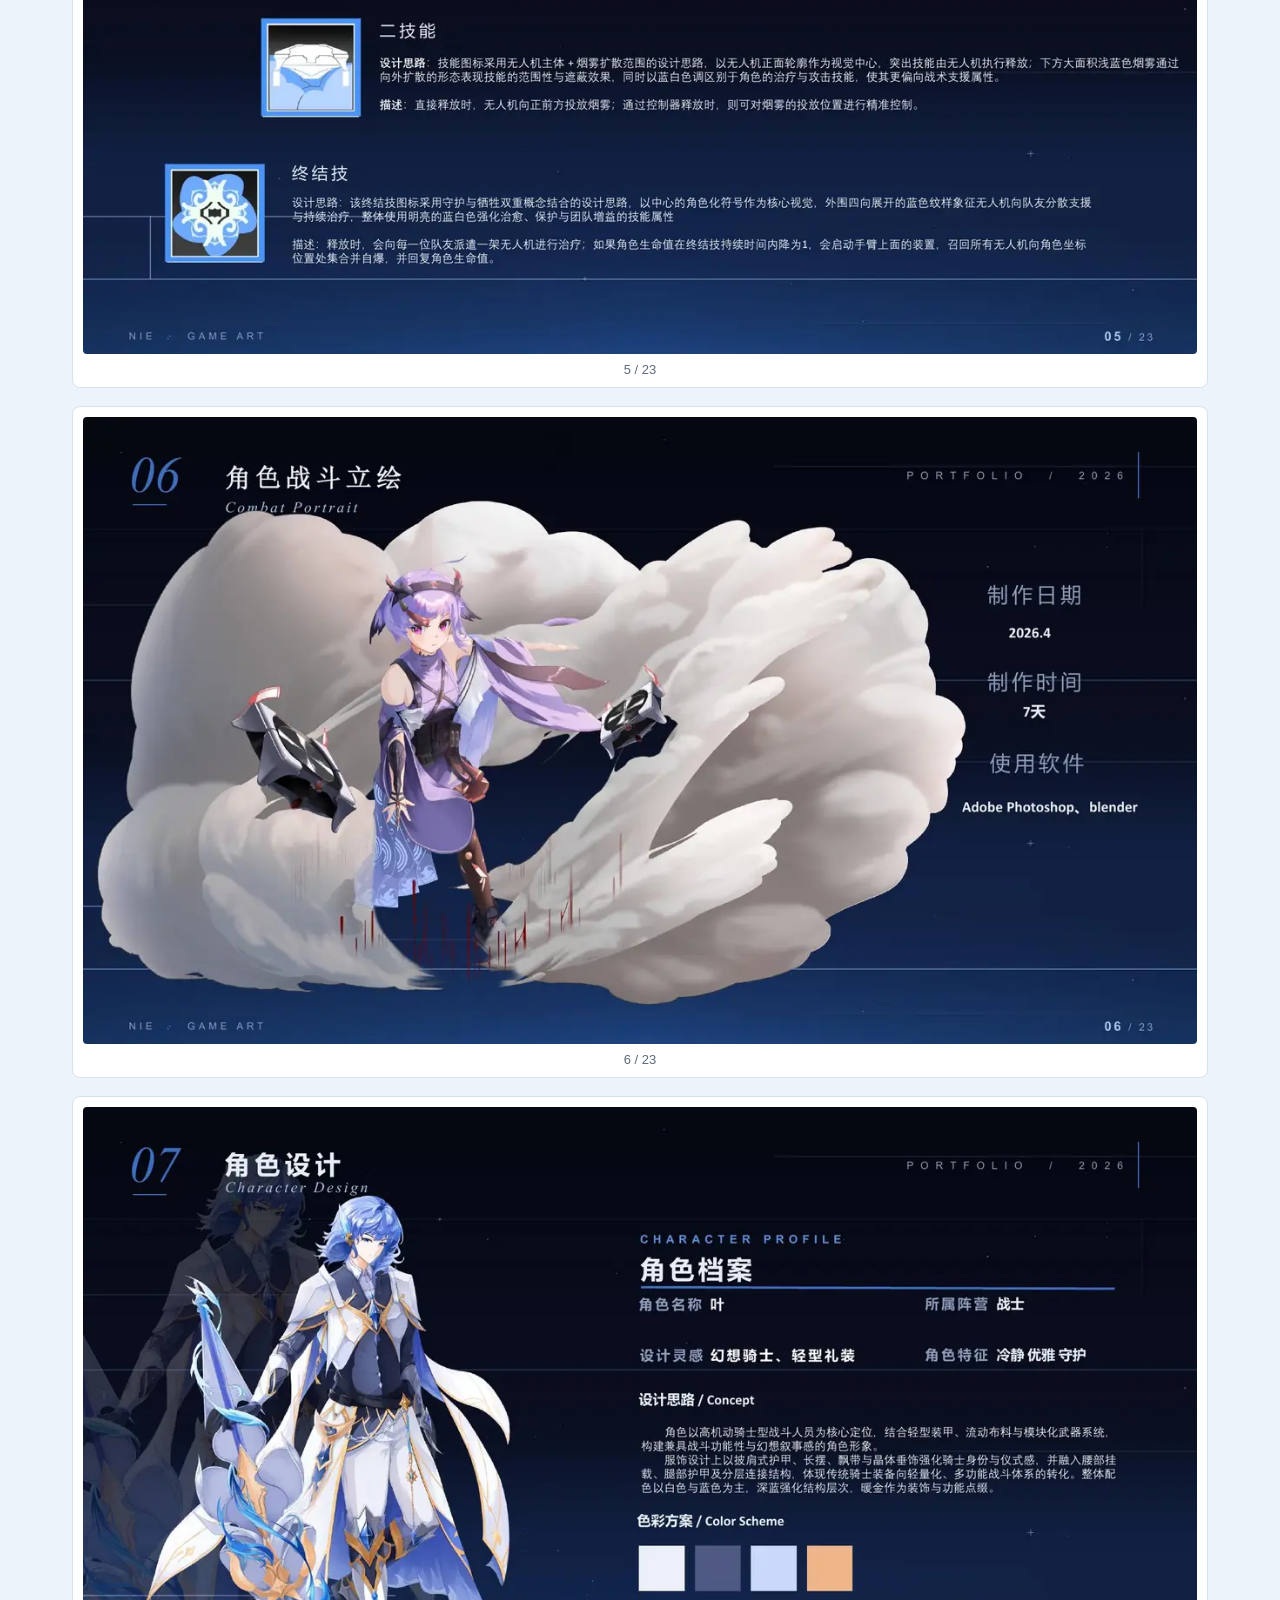
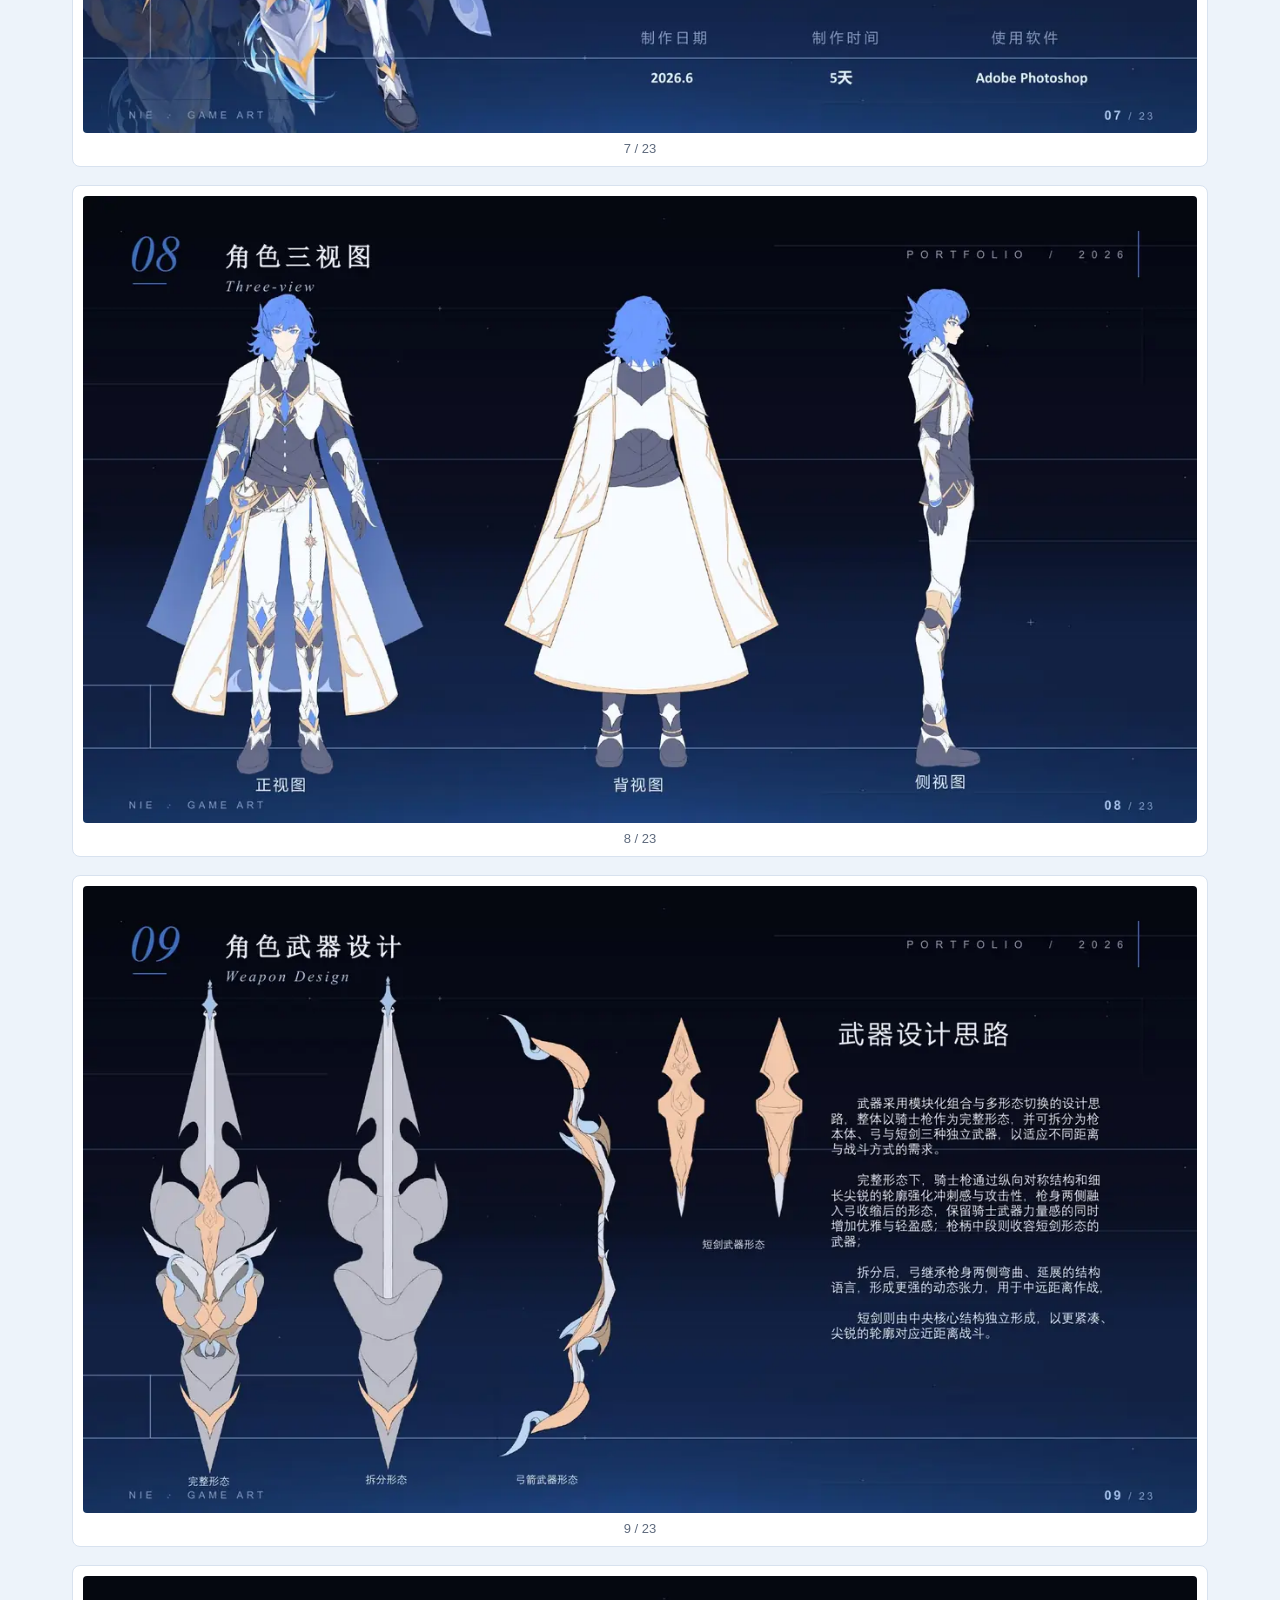
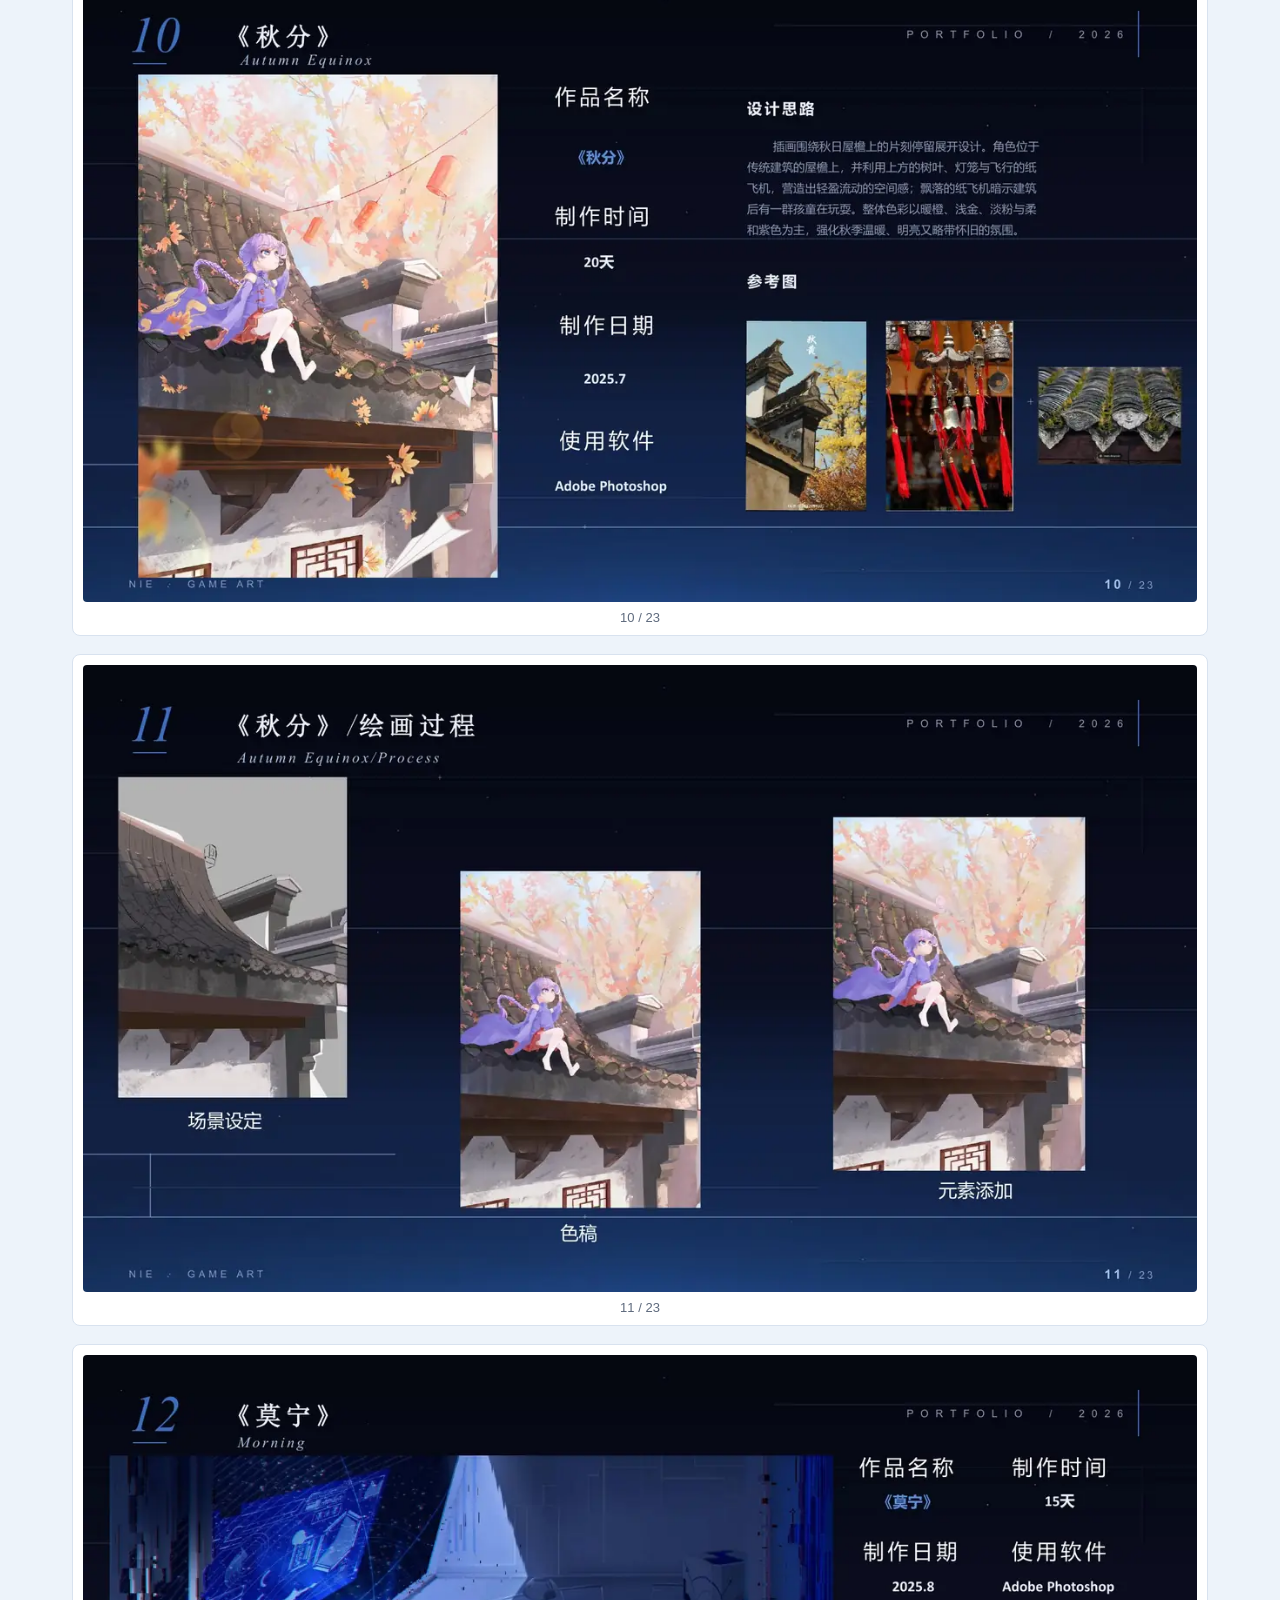
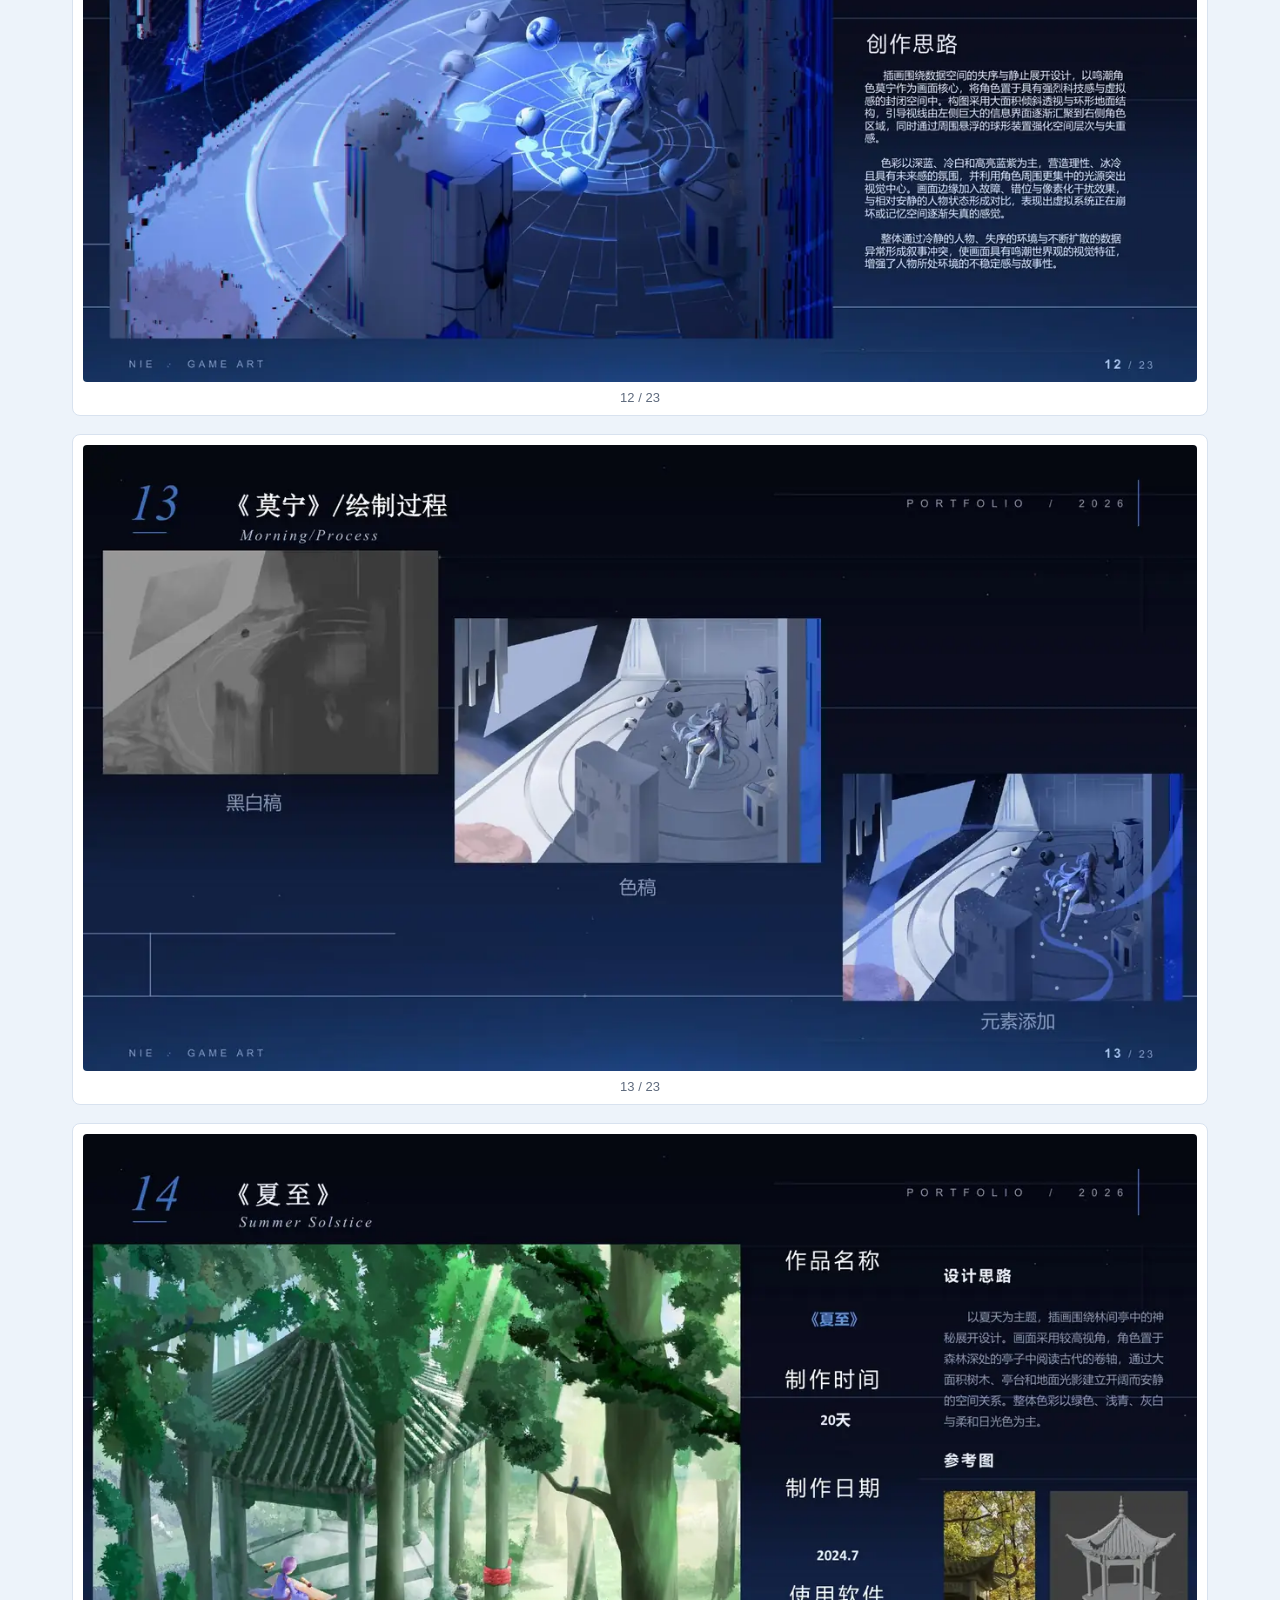
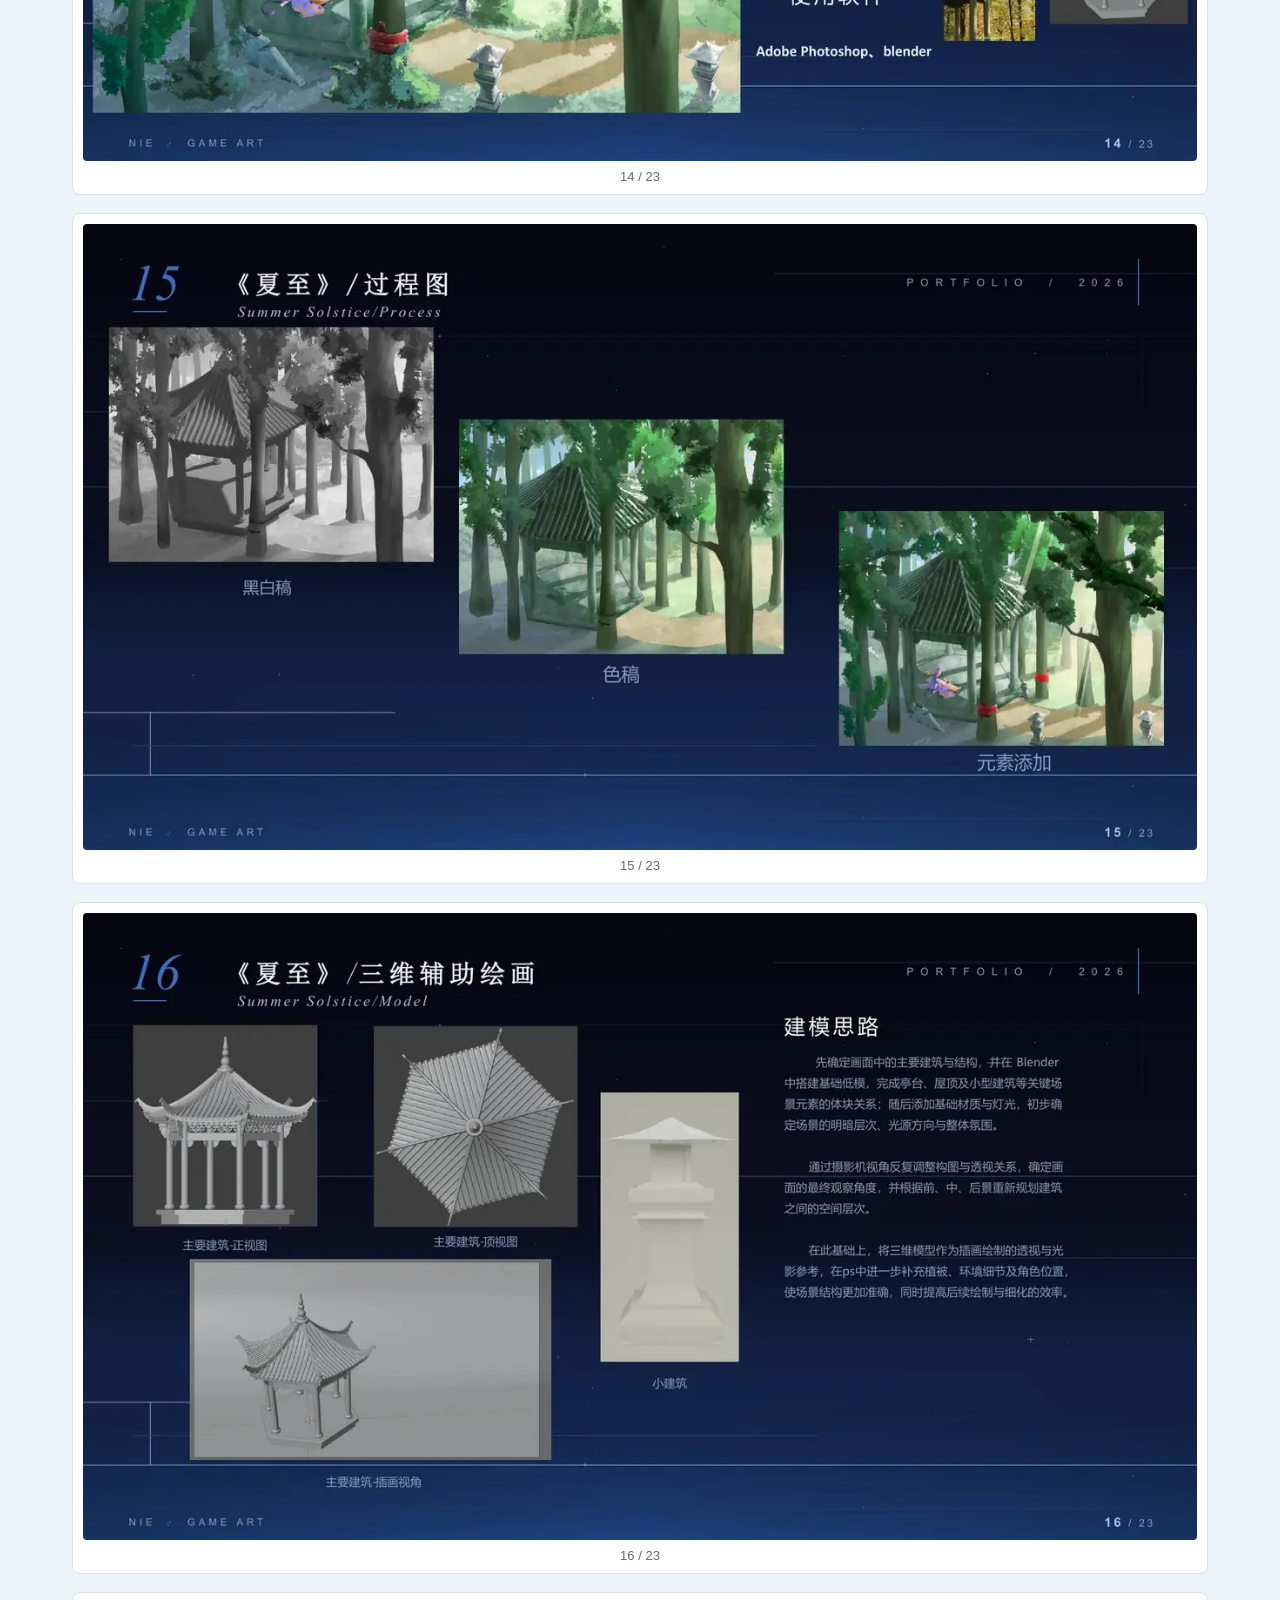
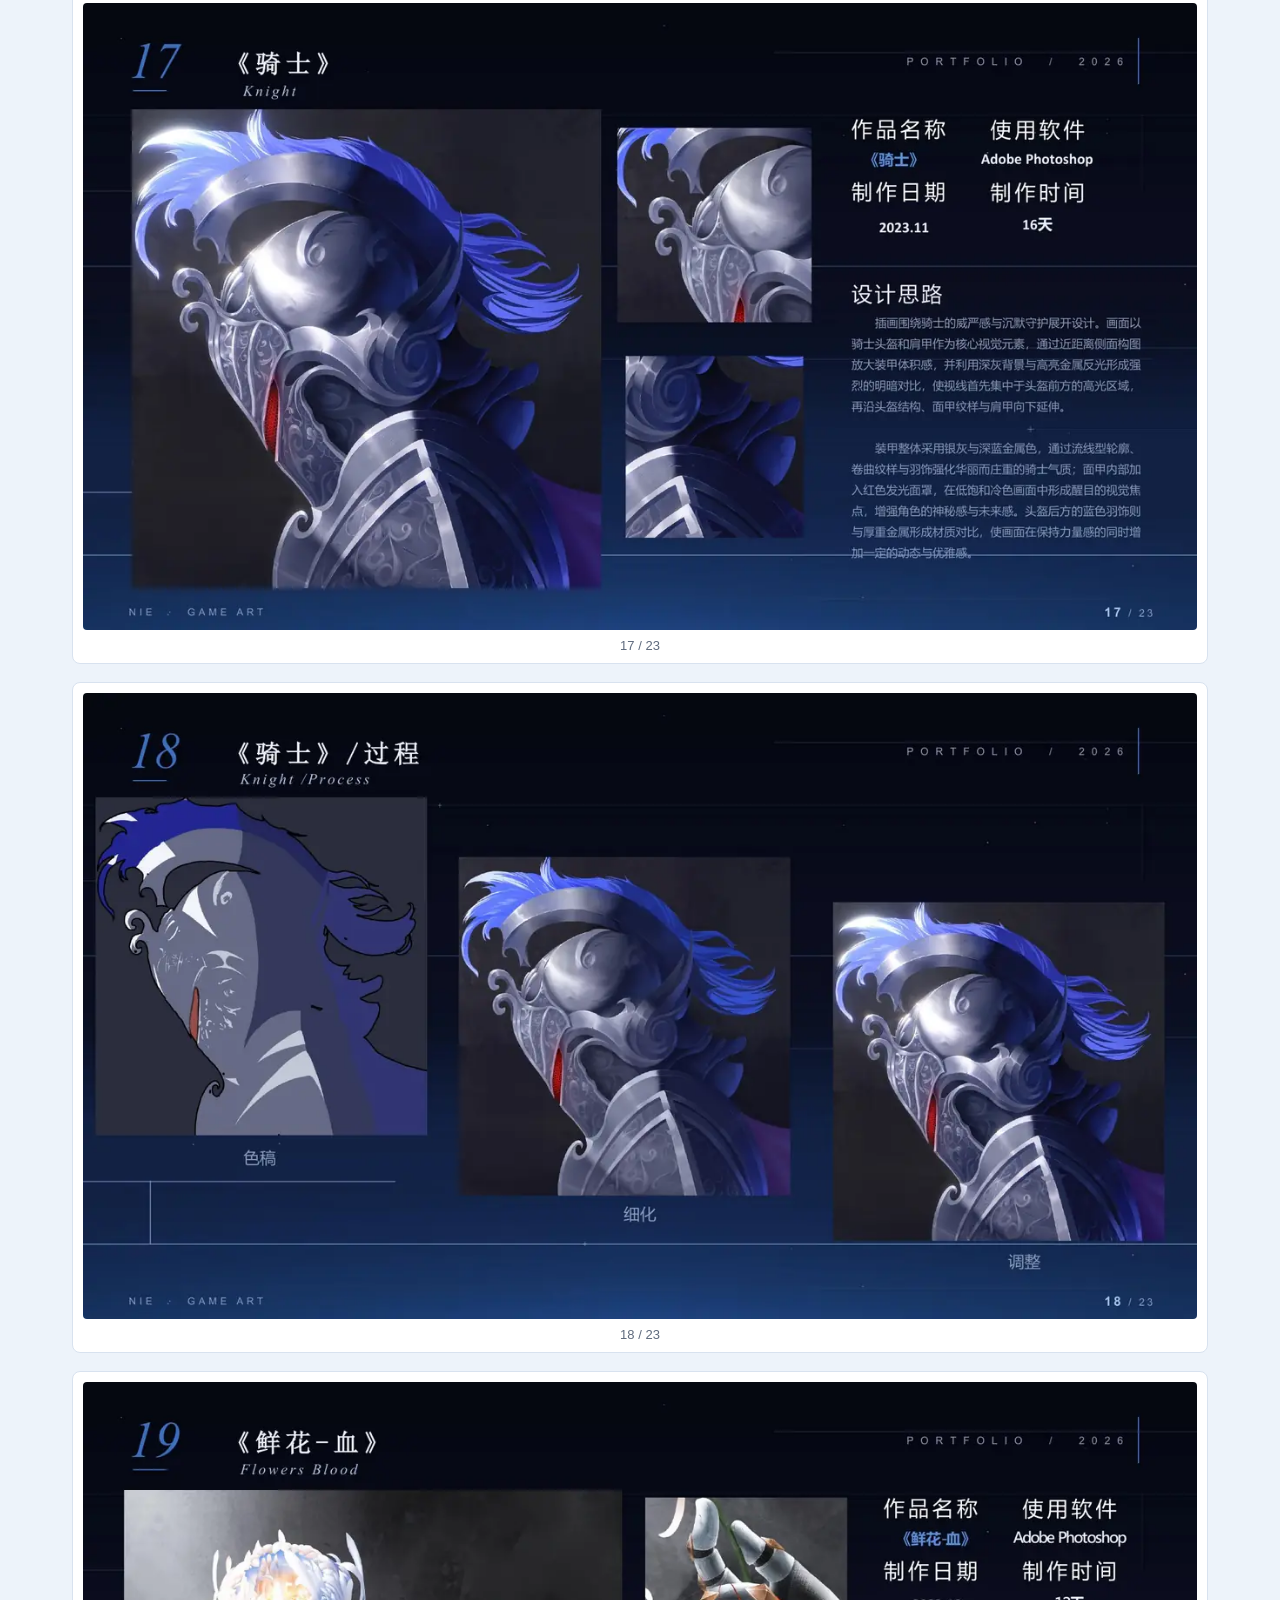
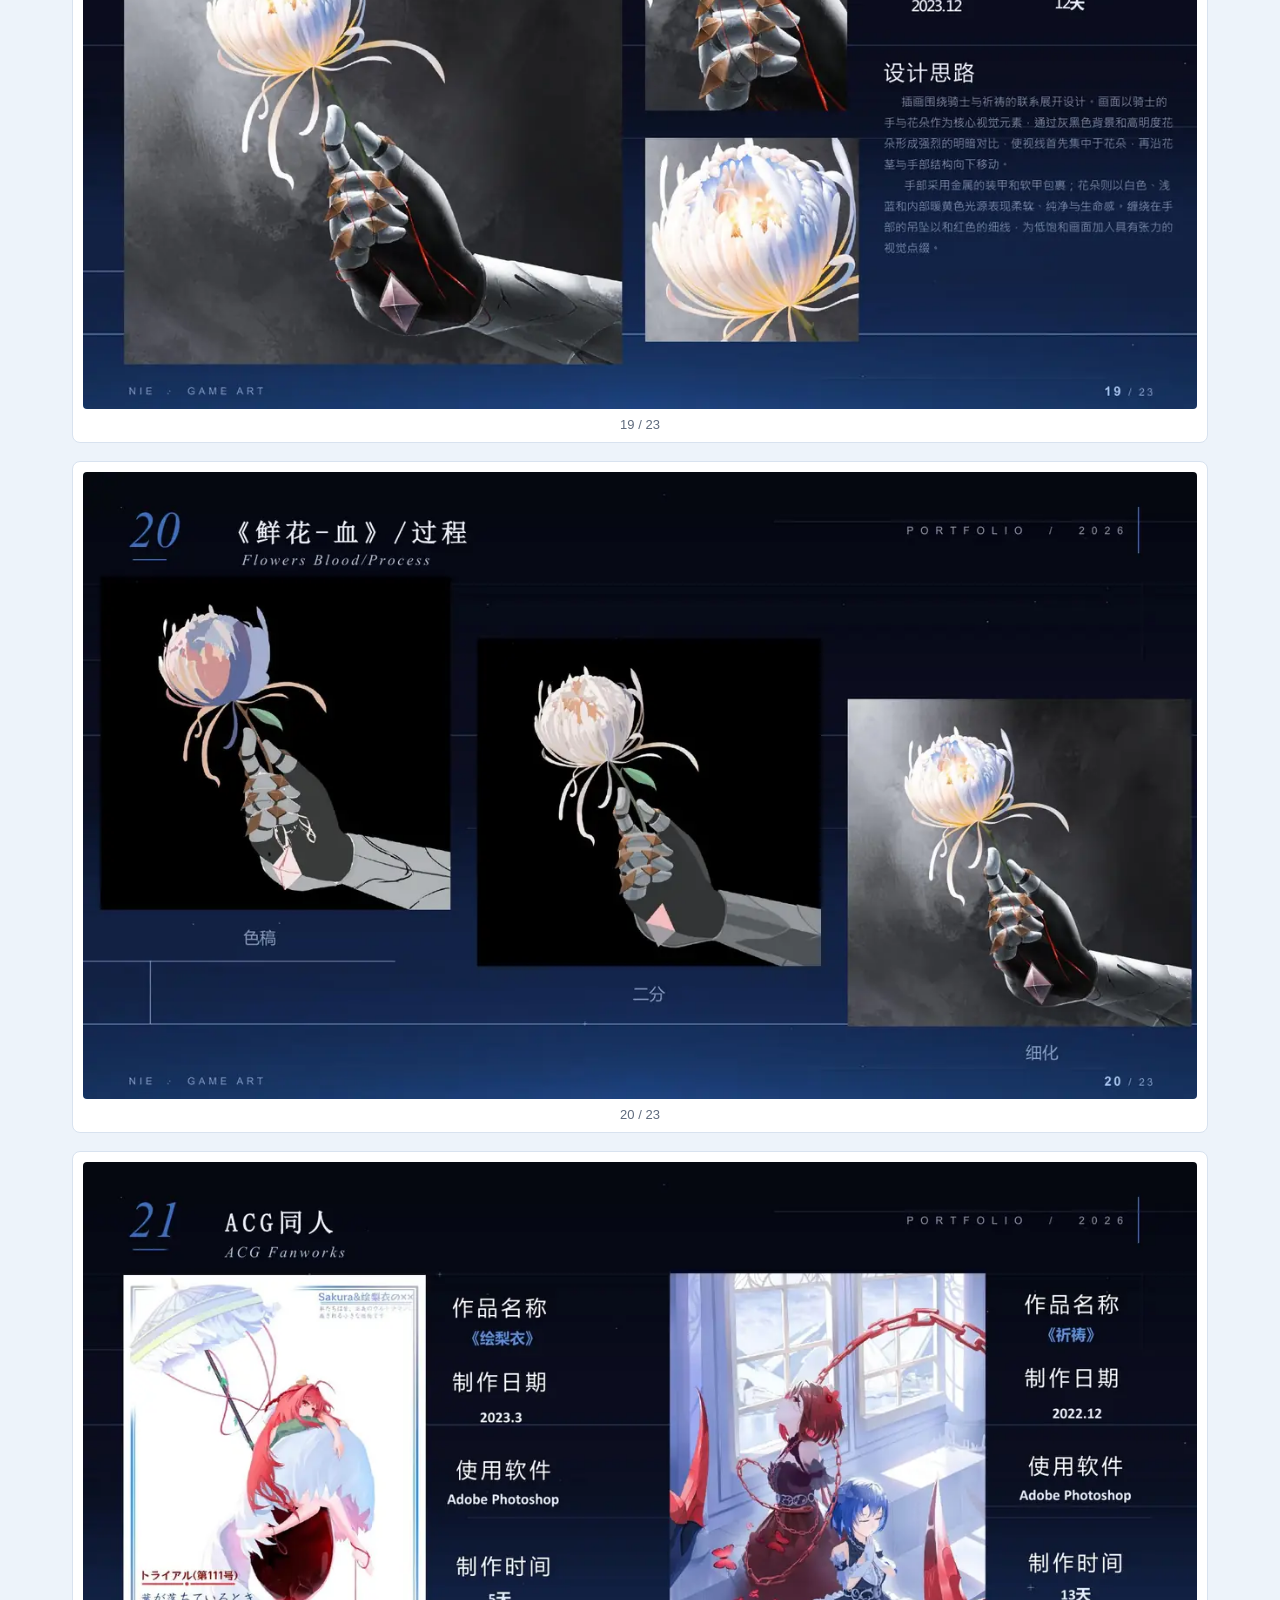
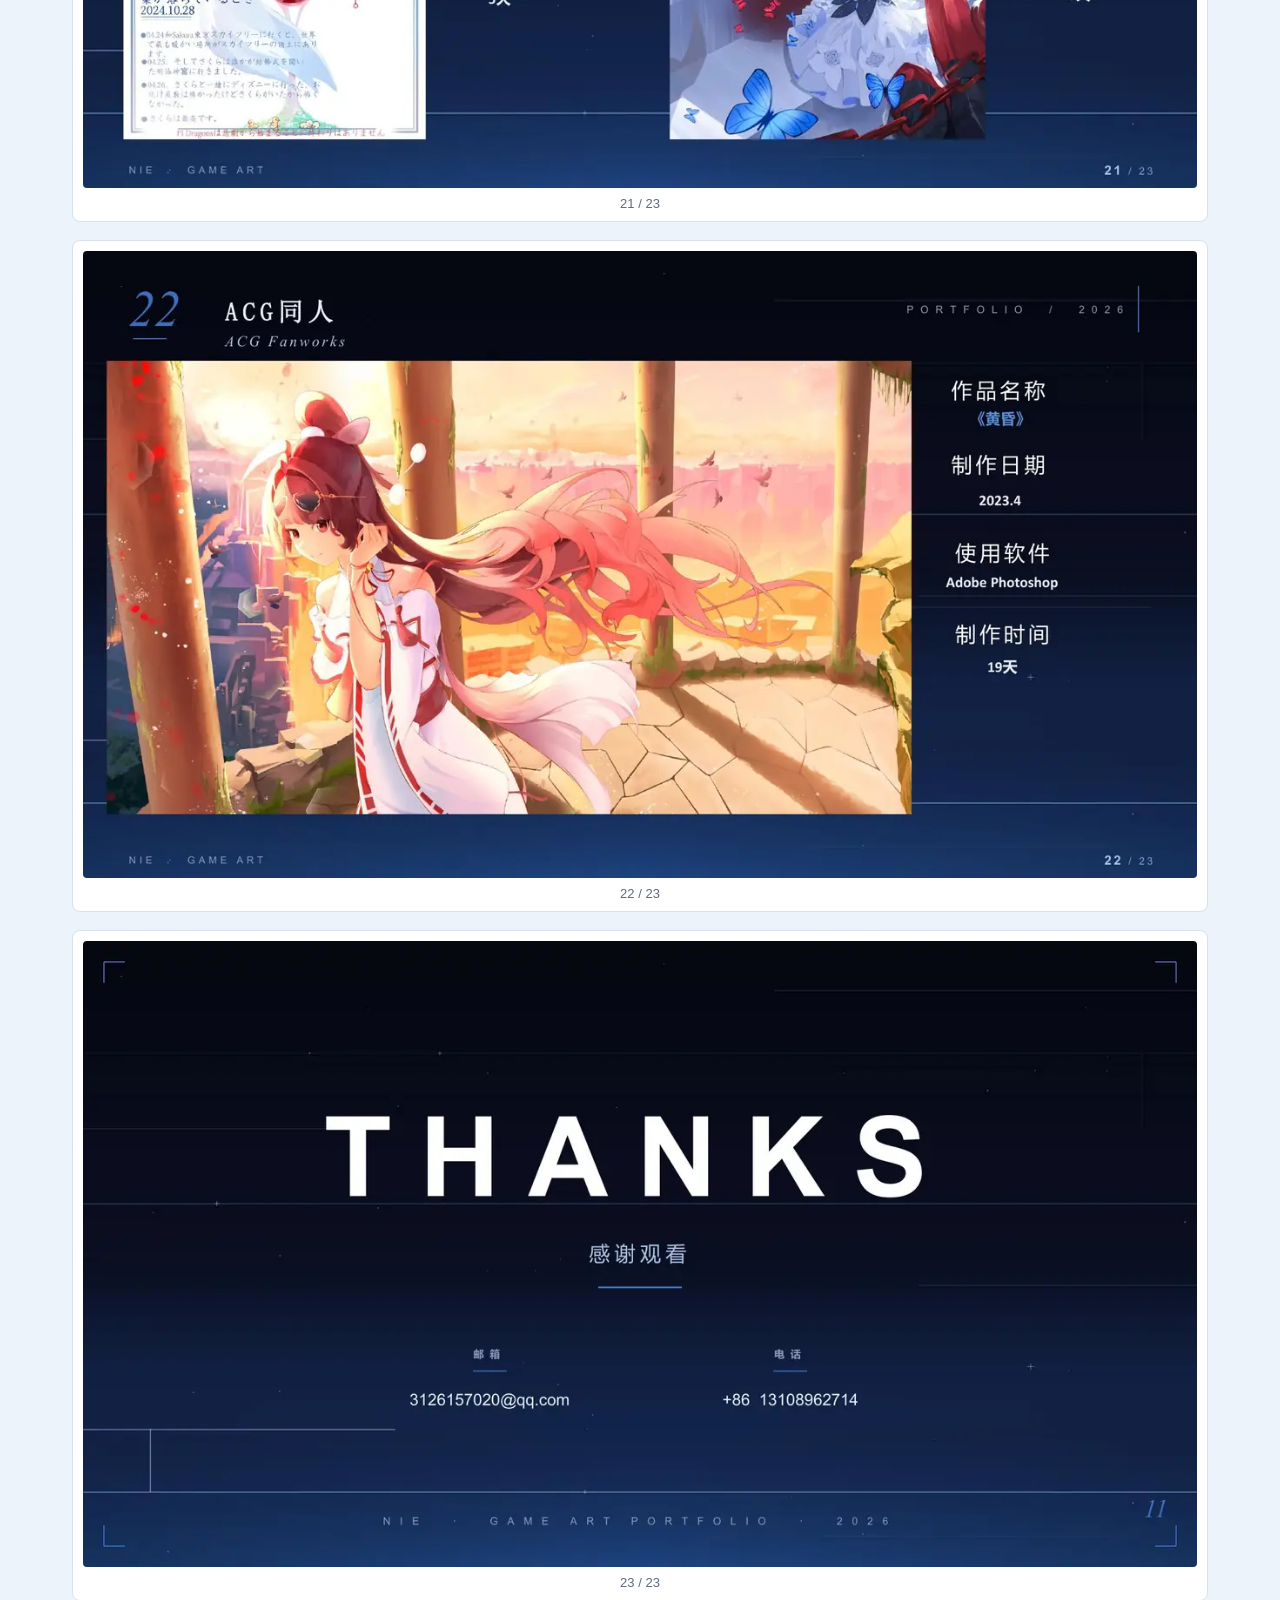
==== commit cf0c6150: "Add high-resolution PDF viewing note" ====
--- a/portfolio-meixuan/index.html
+++ b/portfolio-meixuan/index.html
@@ -12,6 +12,7 @@
         <div class="brand">
           <strong>美宣角色设计作品集</strong>
           <span>陈浩 · 角色设计 / 美宣视觉 / 插画表现</span>
+          <span class="view-note">网页预览已做移动端压缩，如需查看高清原稿或下载作品集，请点击右侧「打开 PDF」。</span>
         </div>
         <nav class="actions" aria-label="页面操作">
           <a class="button primary" href="../assets/portfolio-meixuan.pdf">打开 PDF</a>
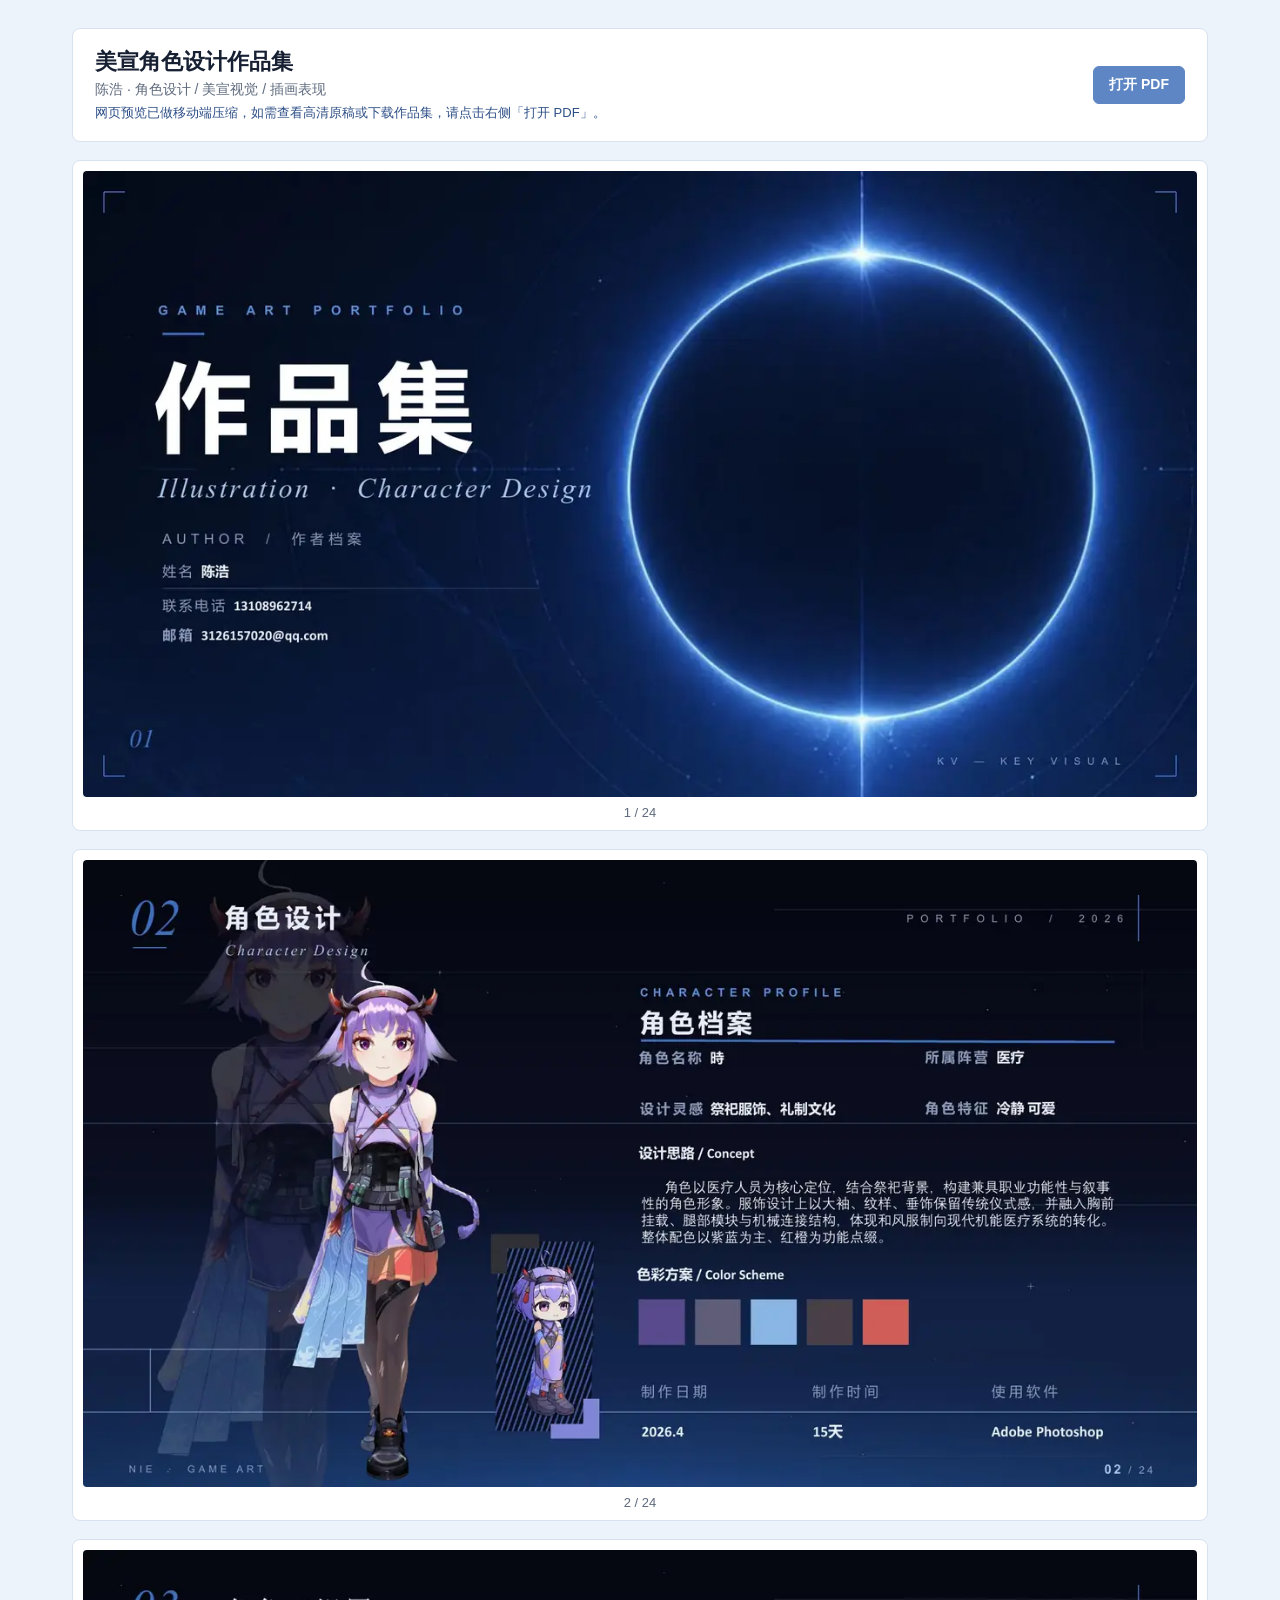
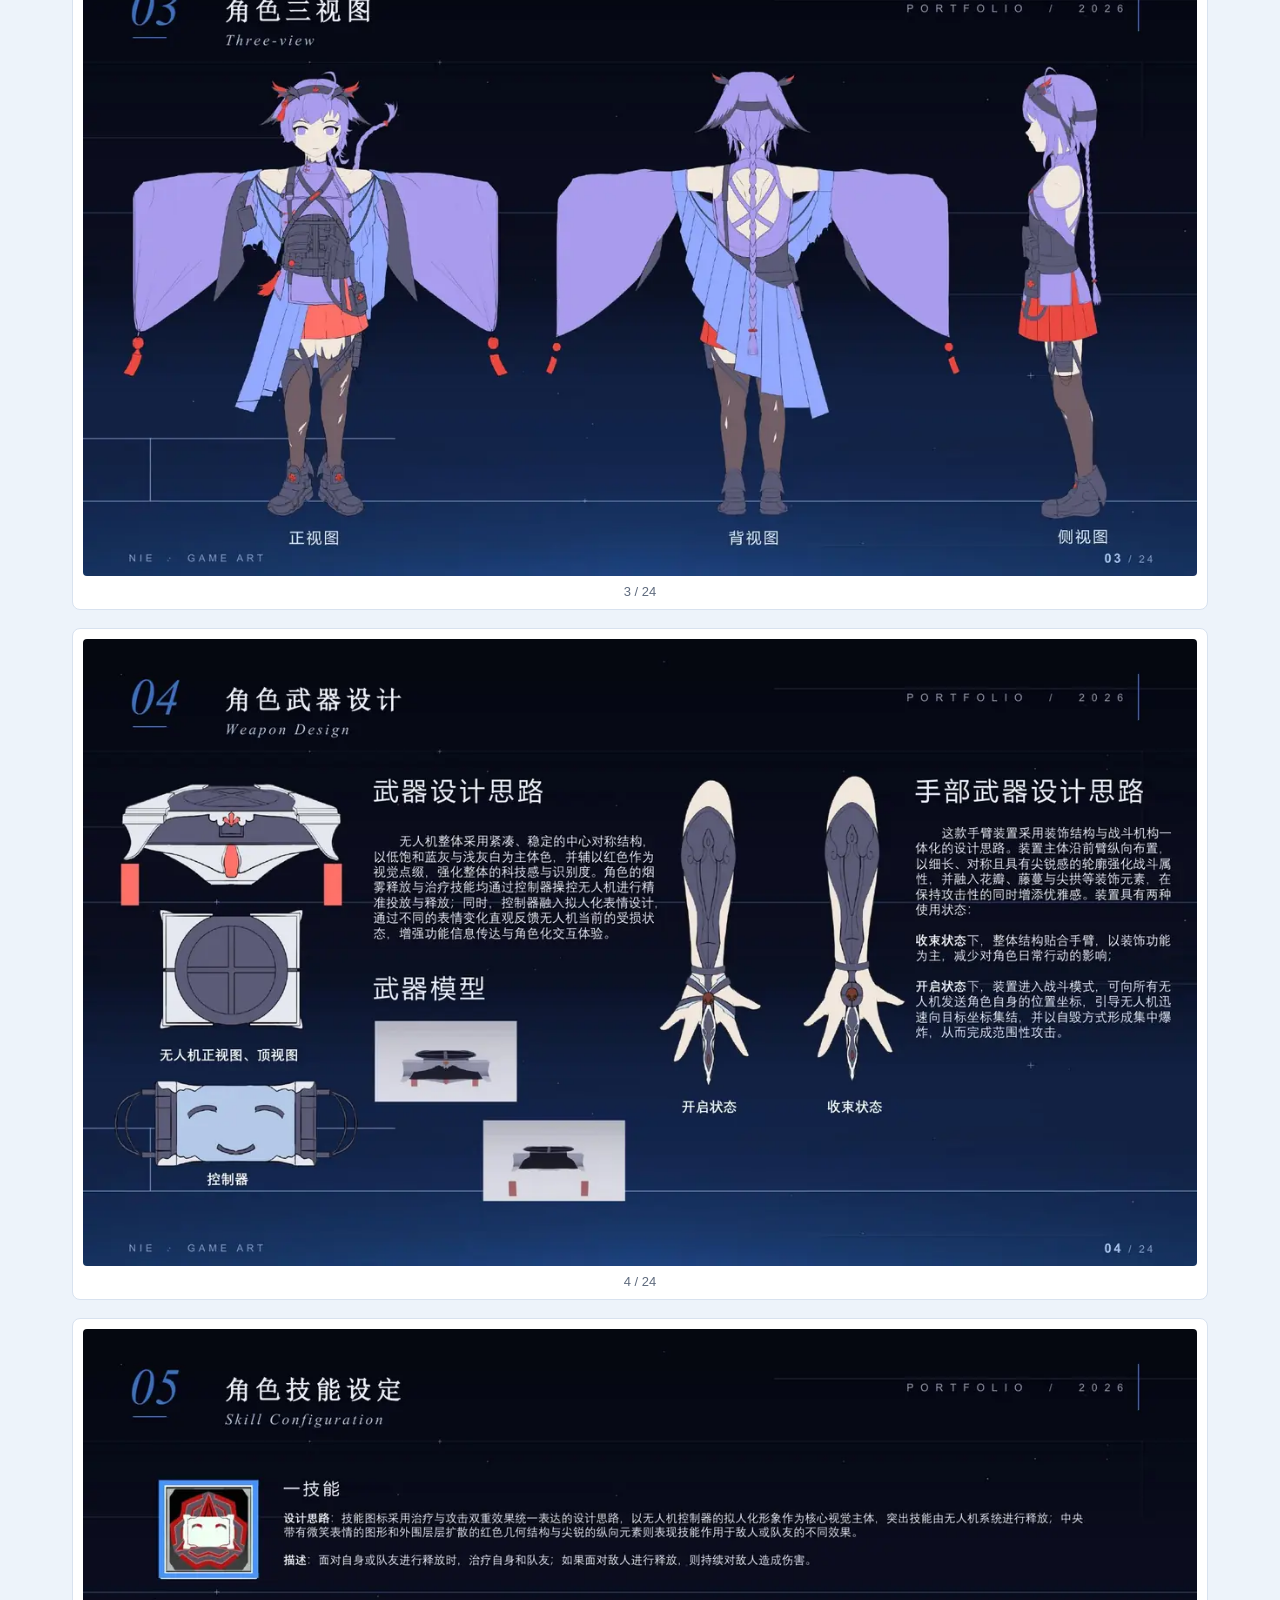
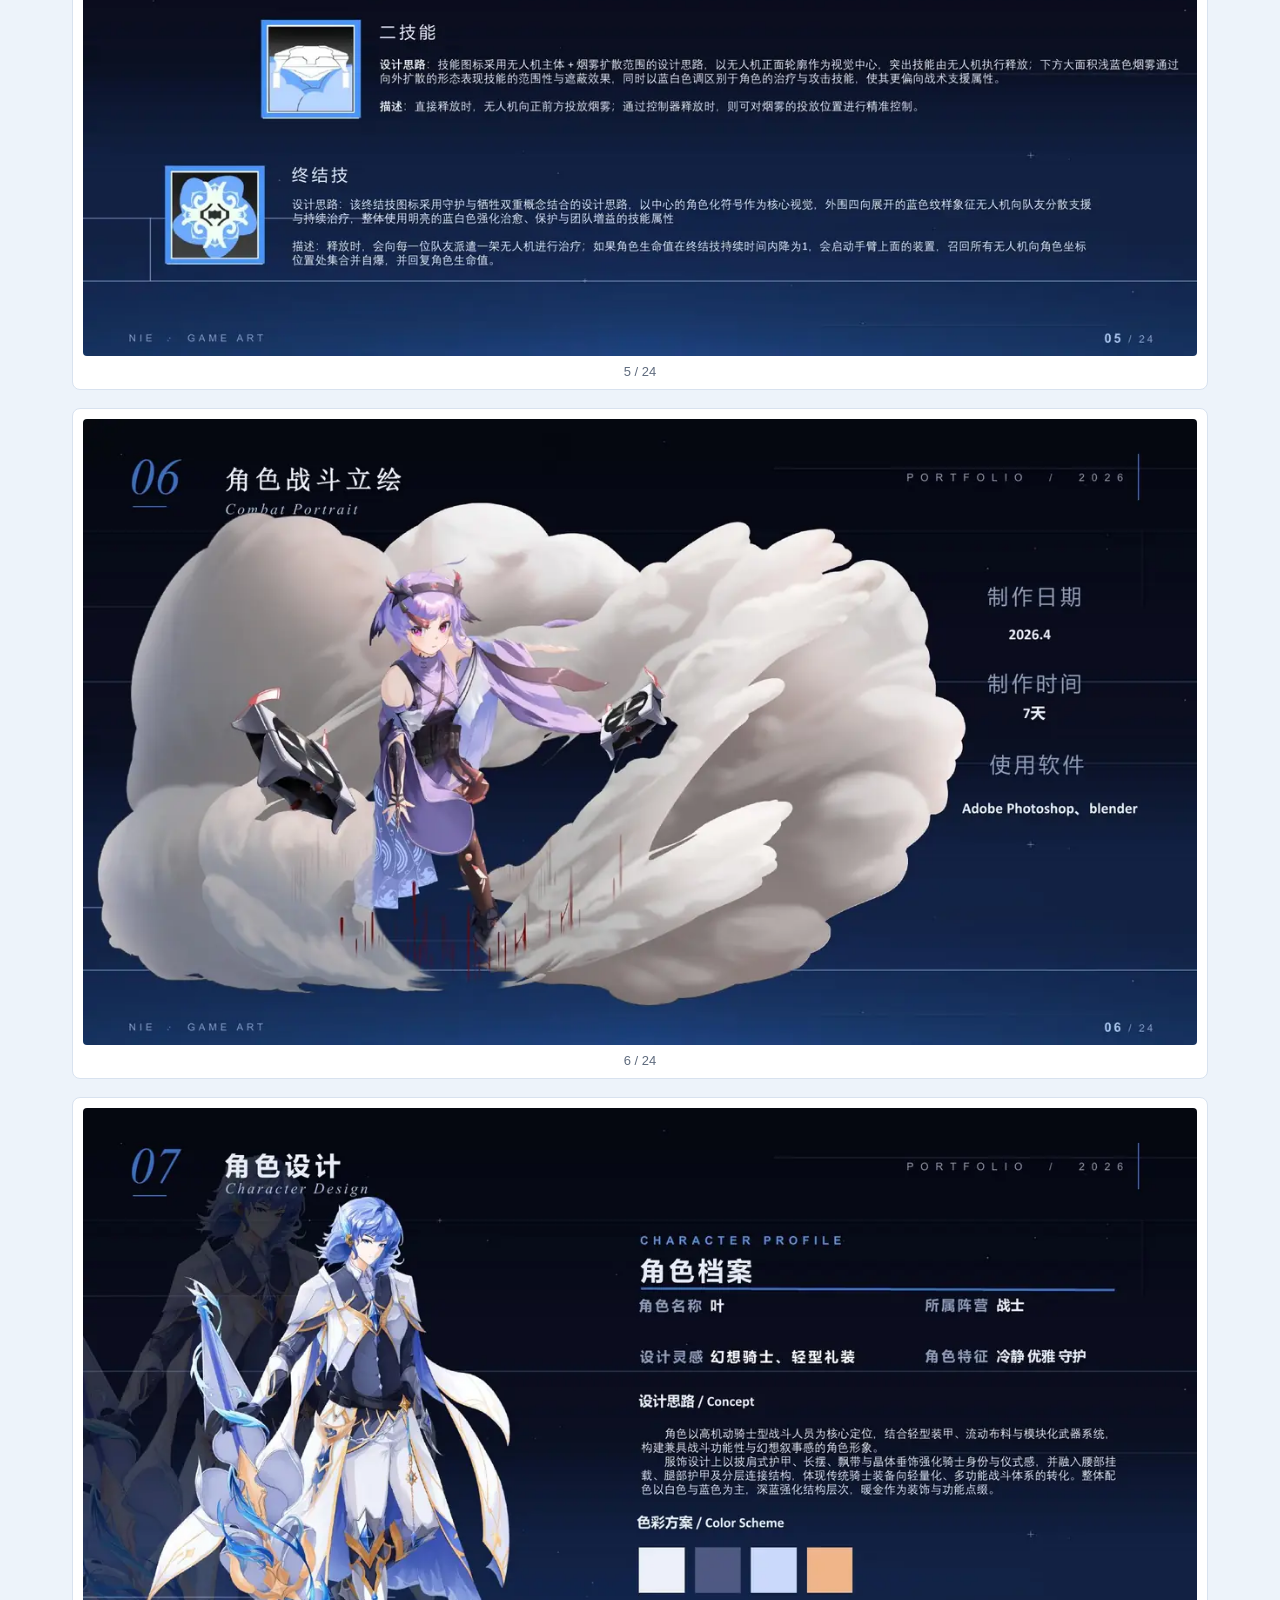
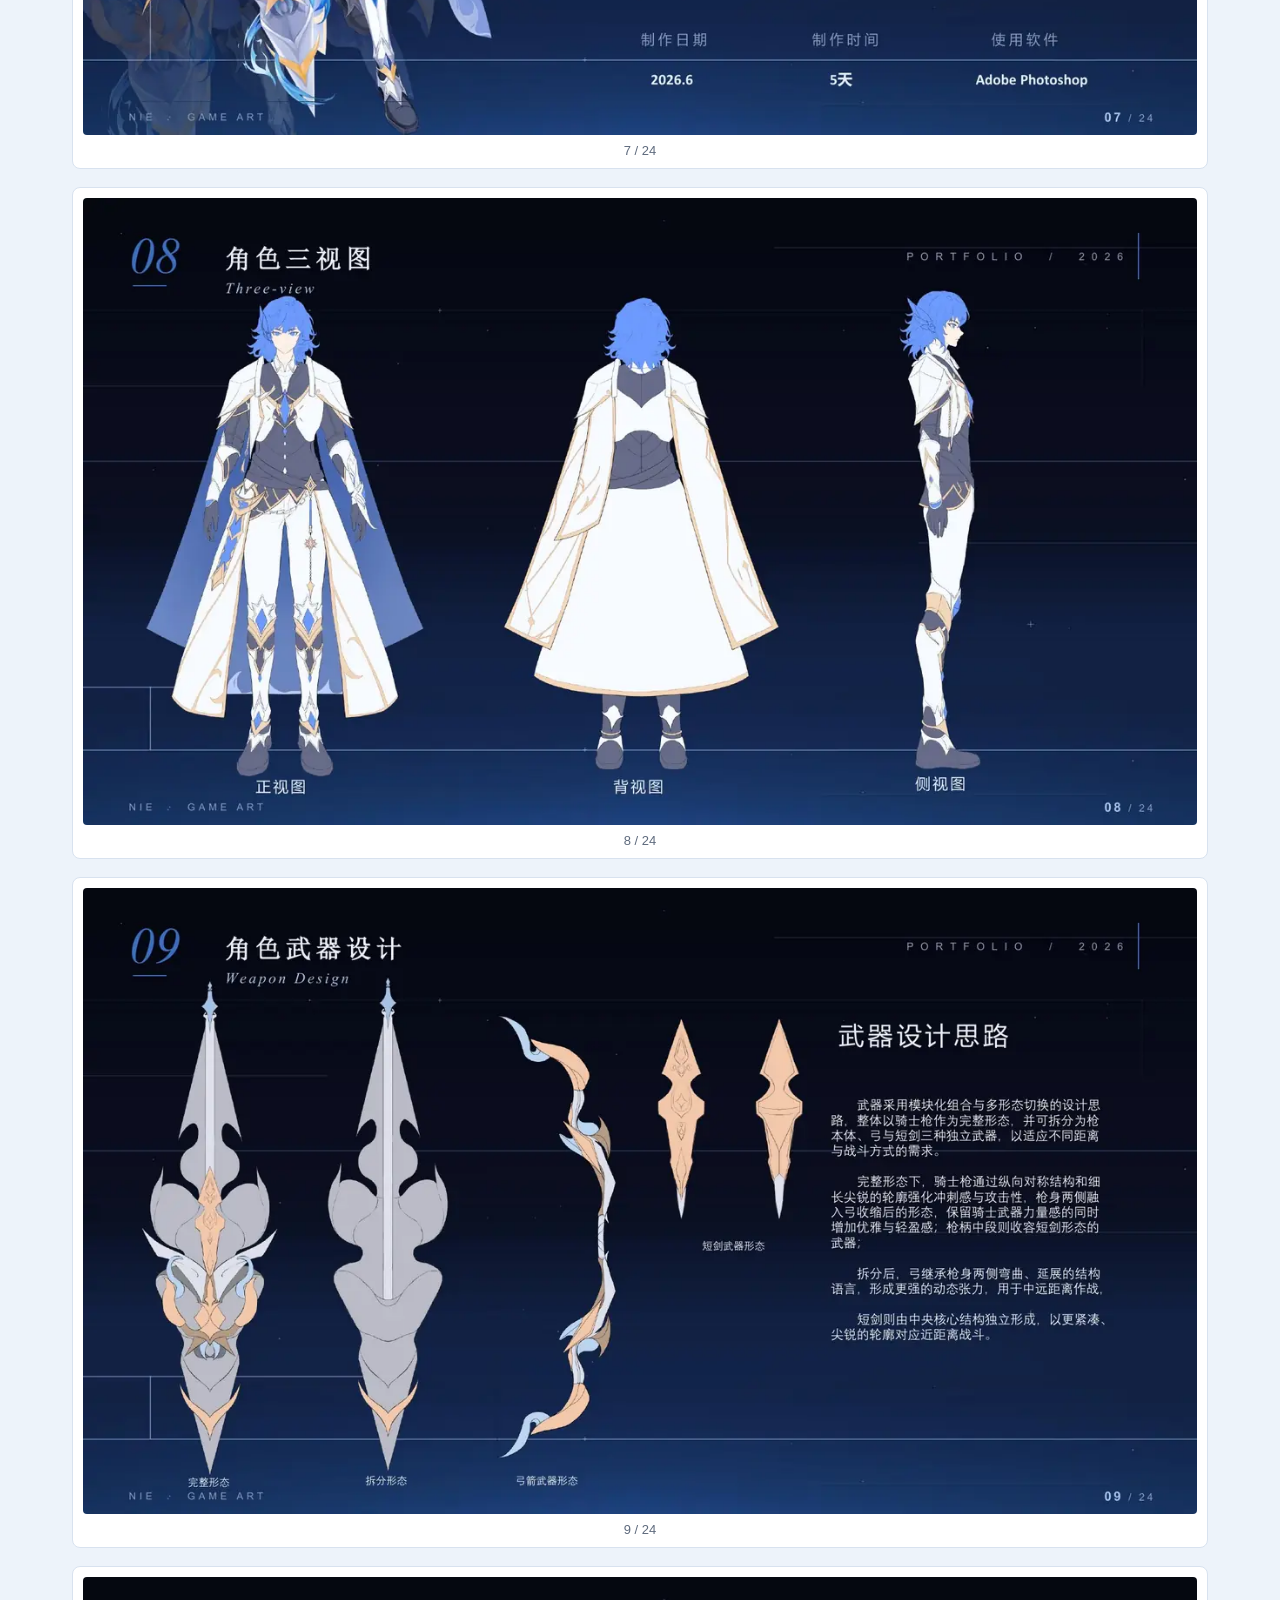
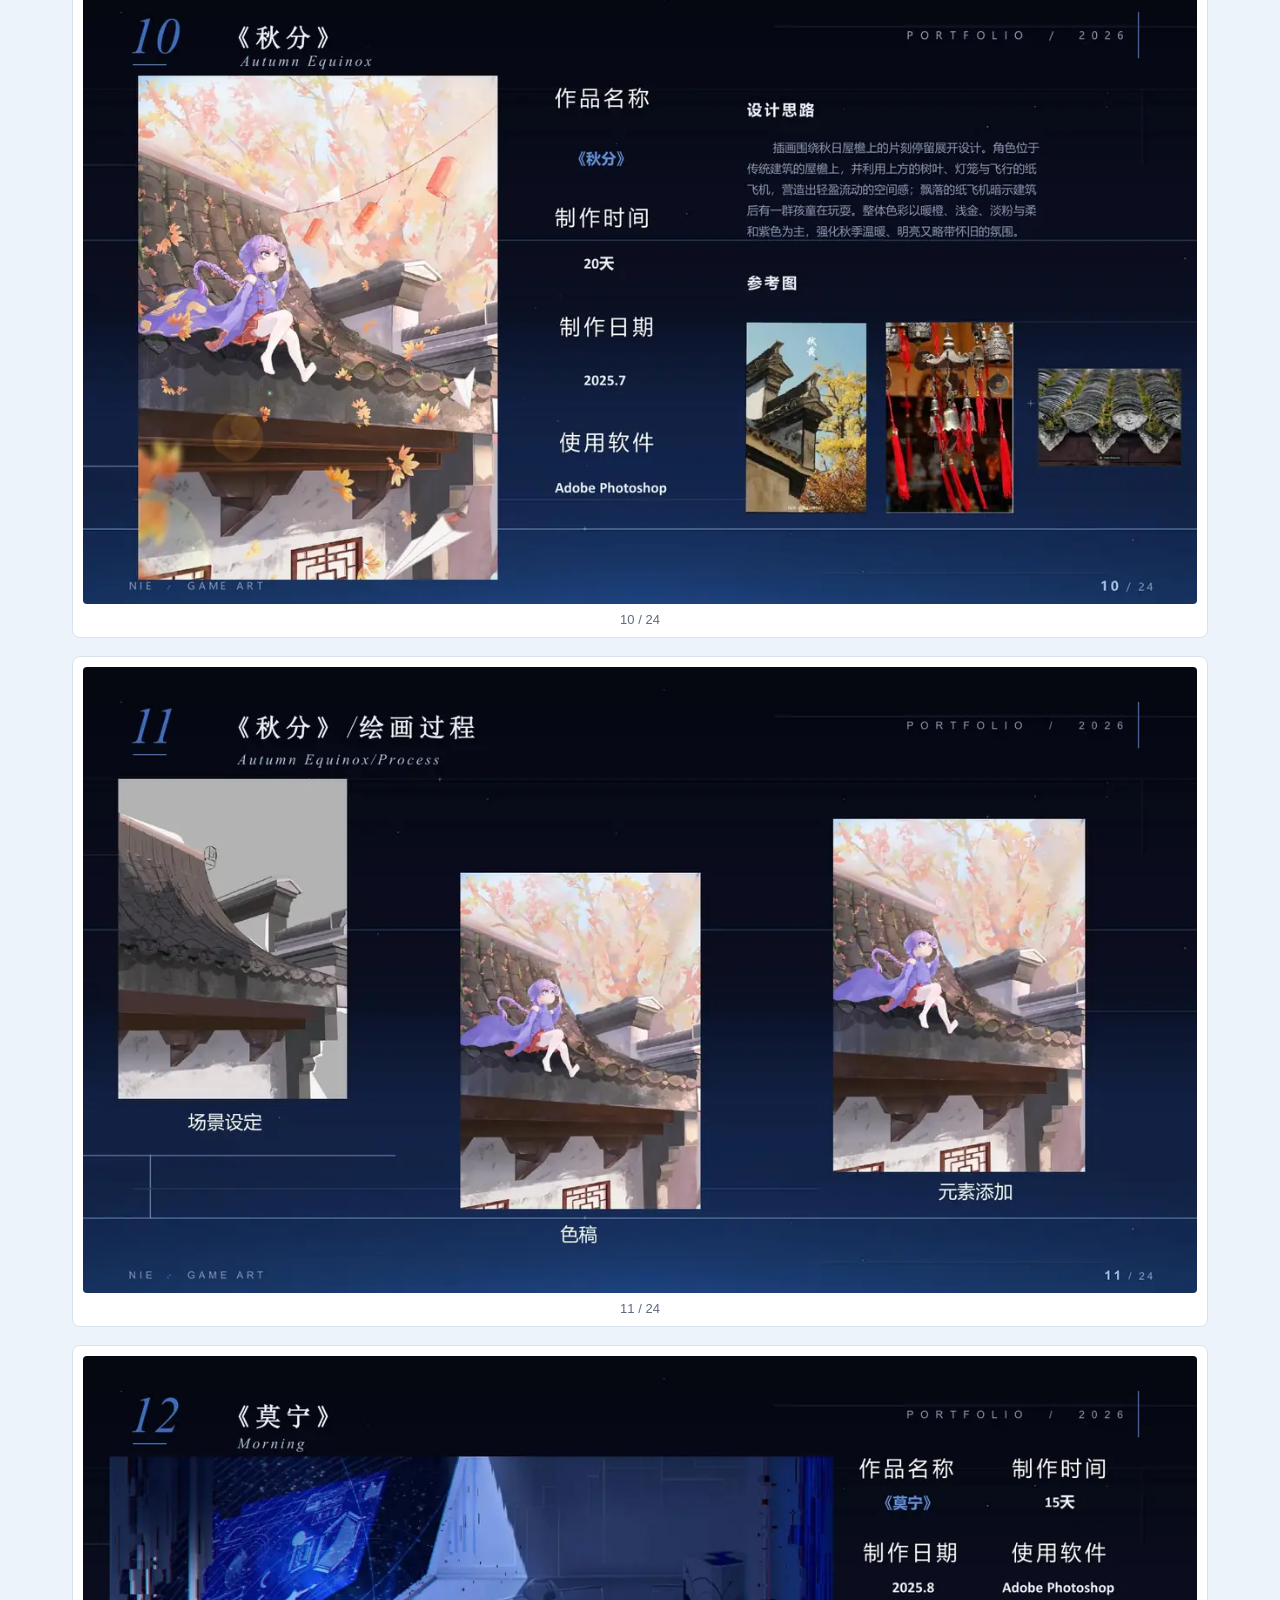
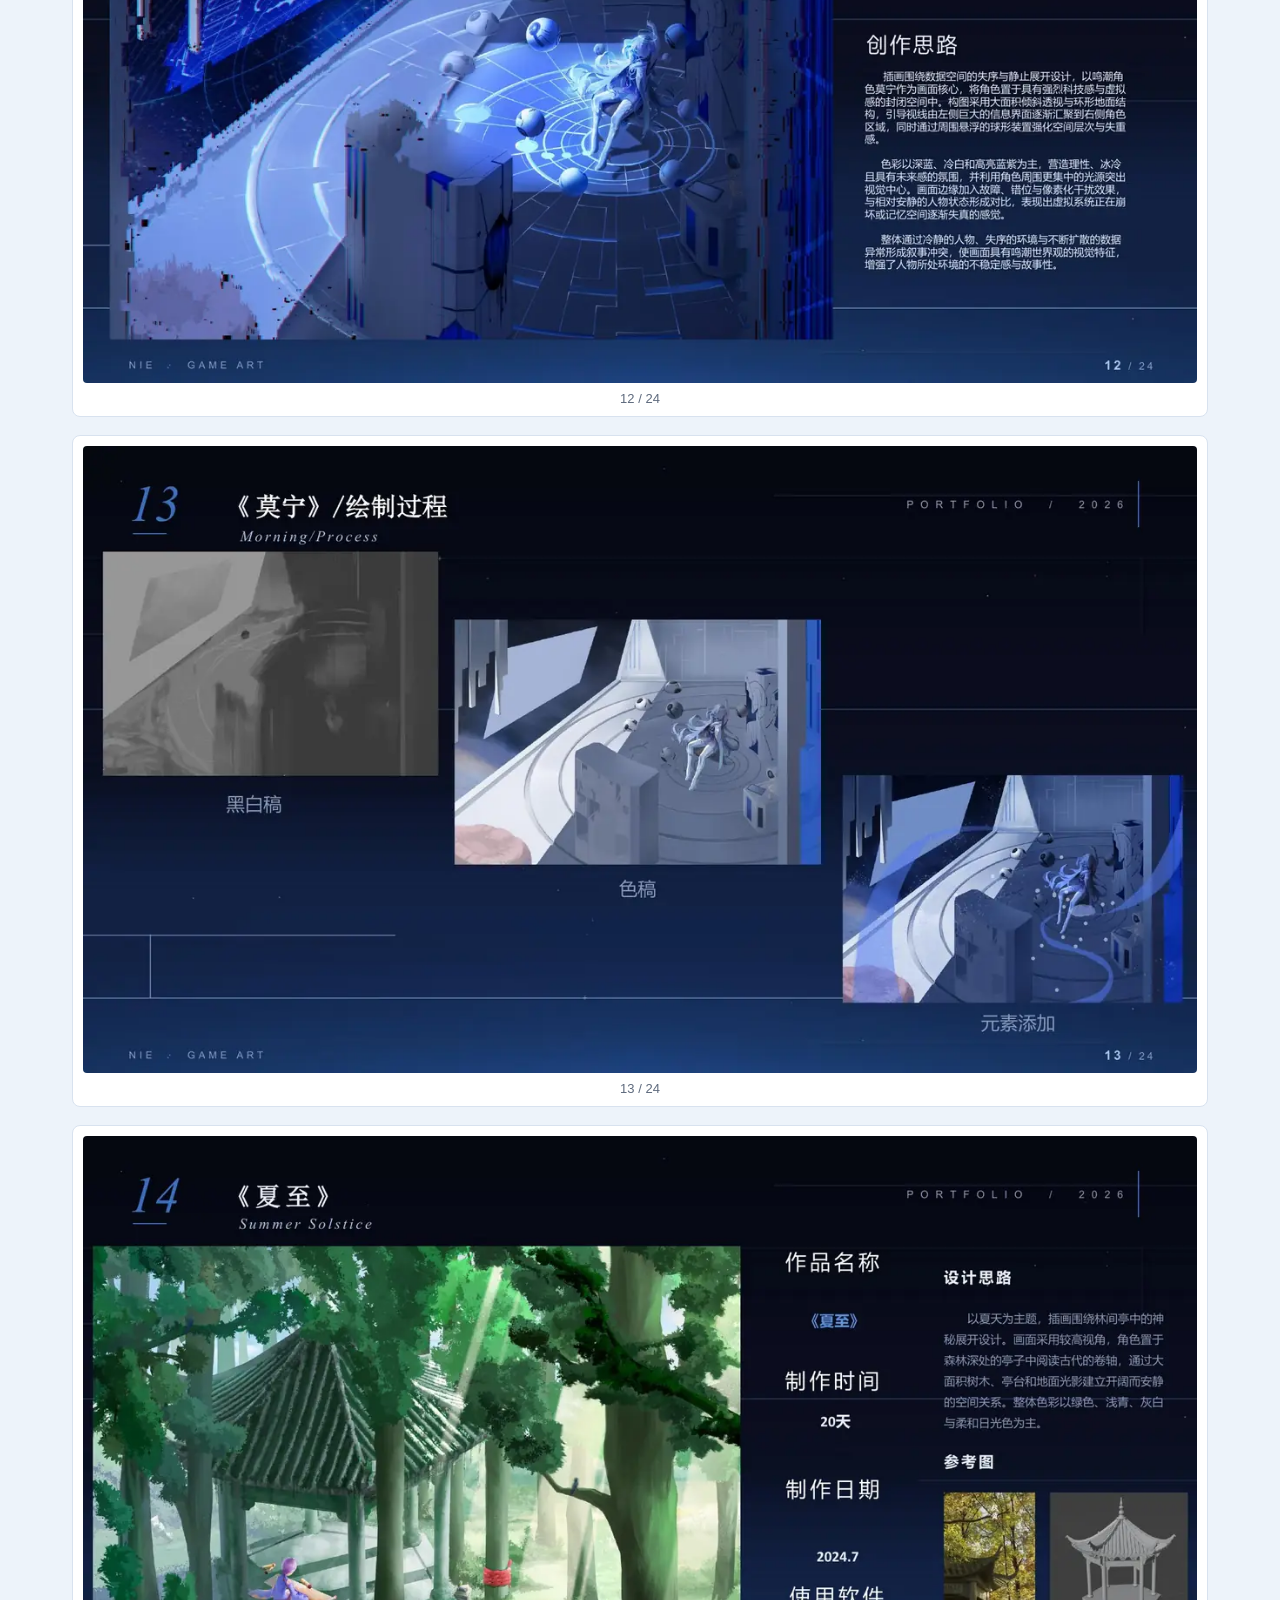
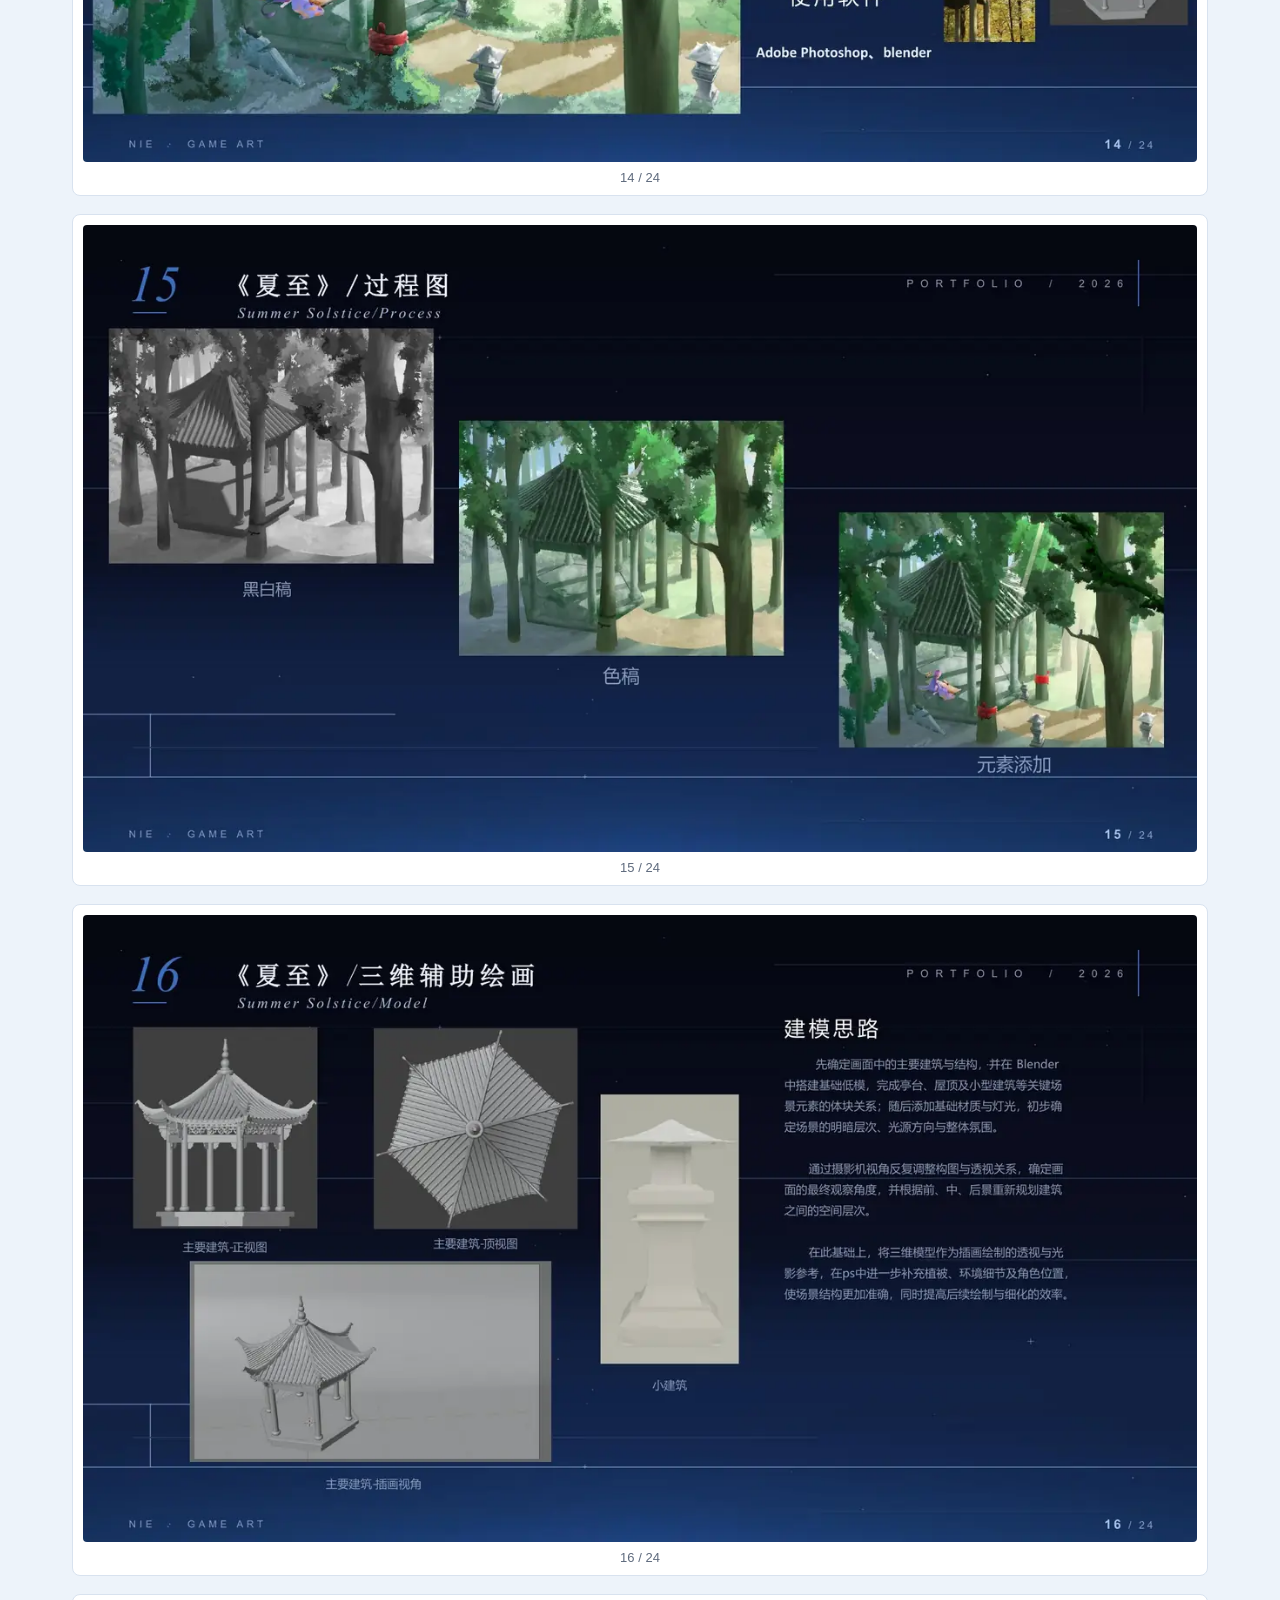
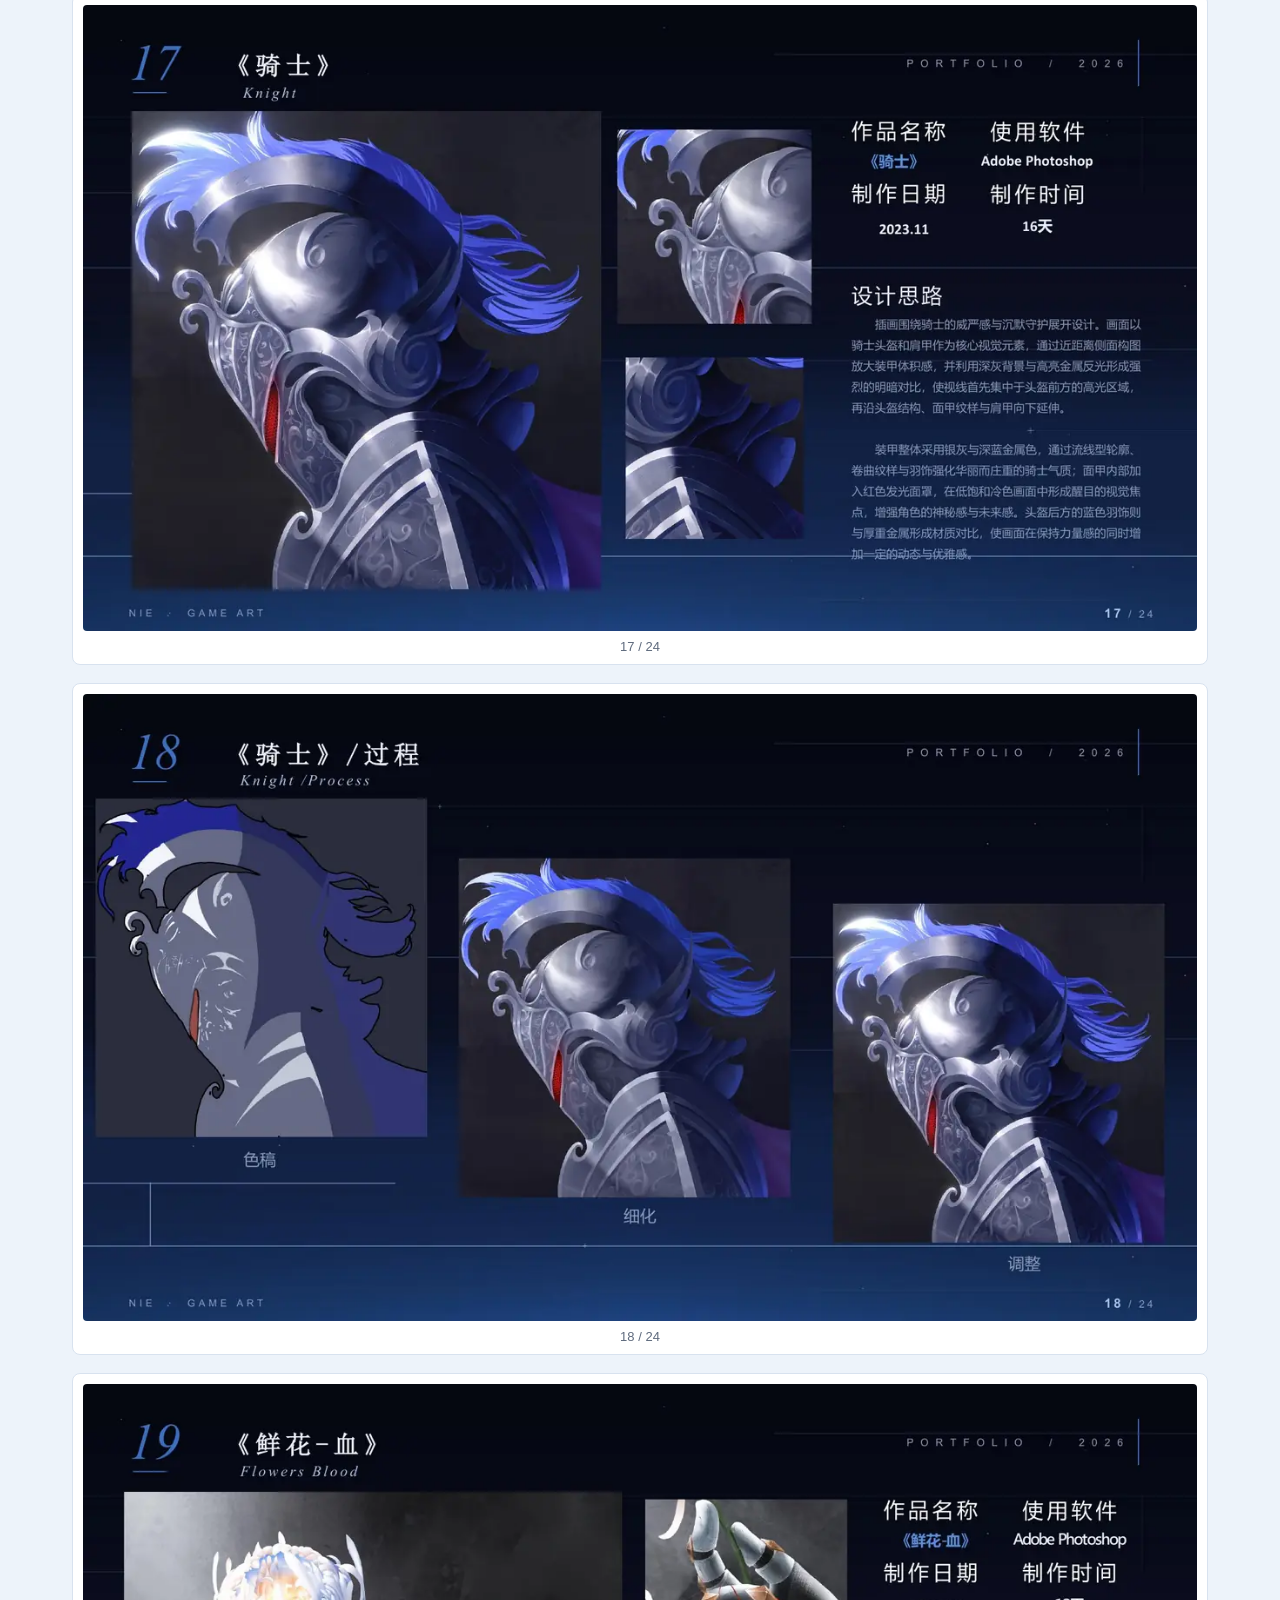
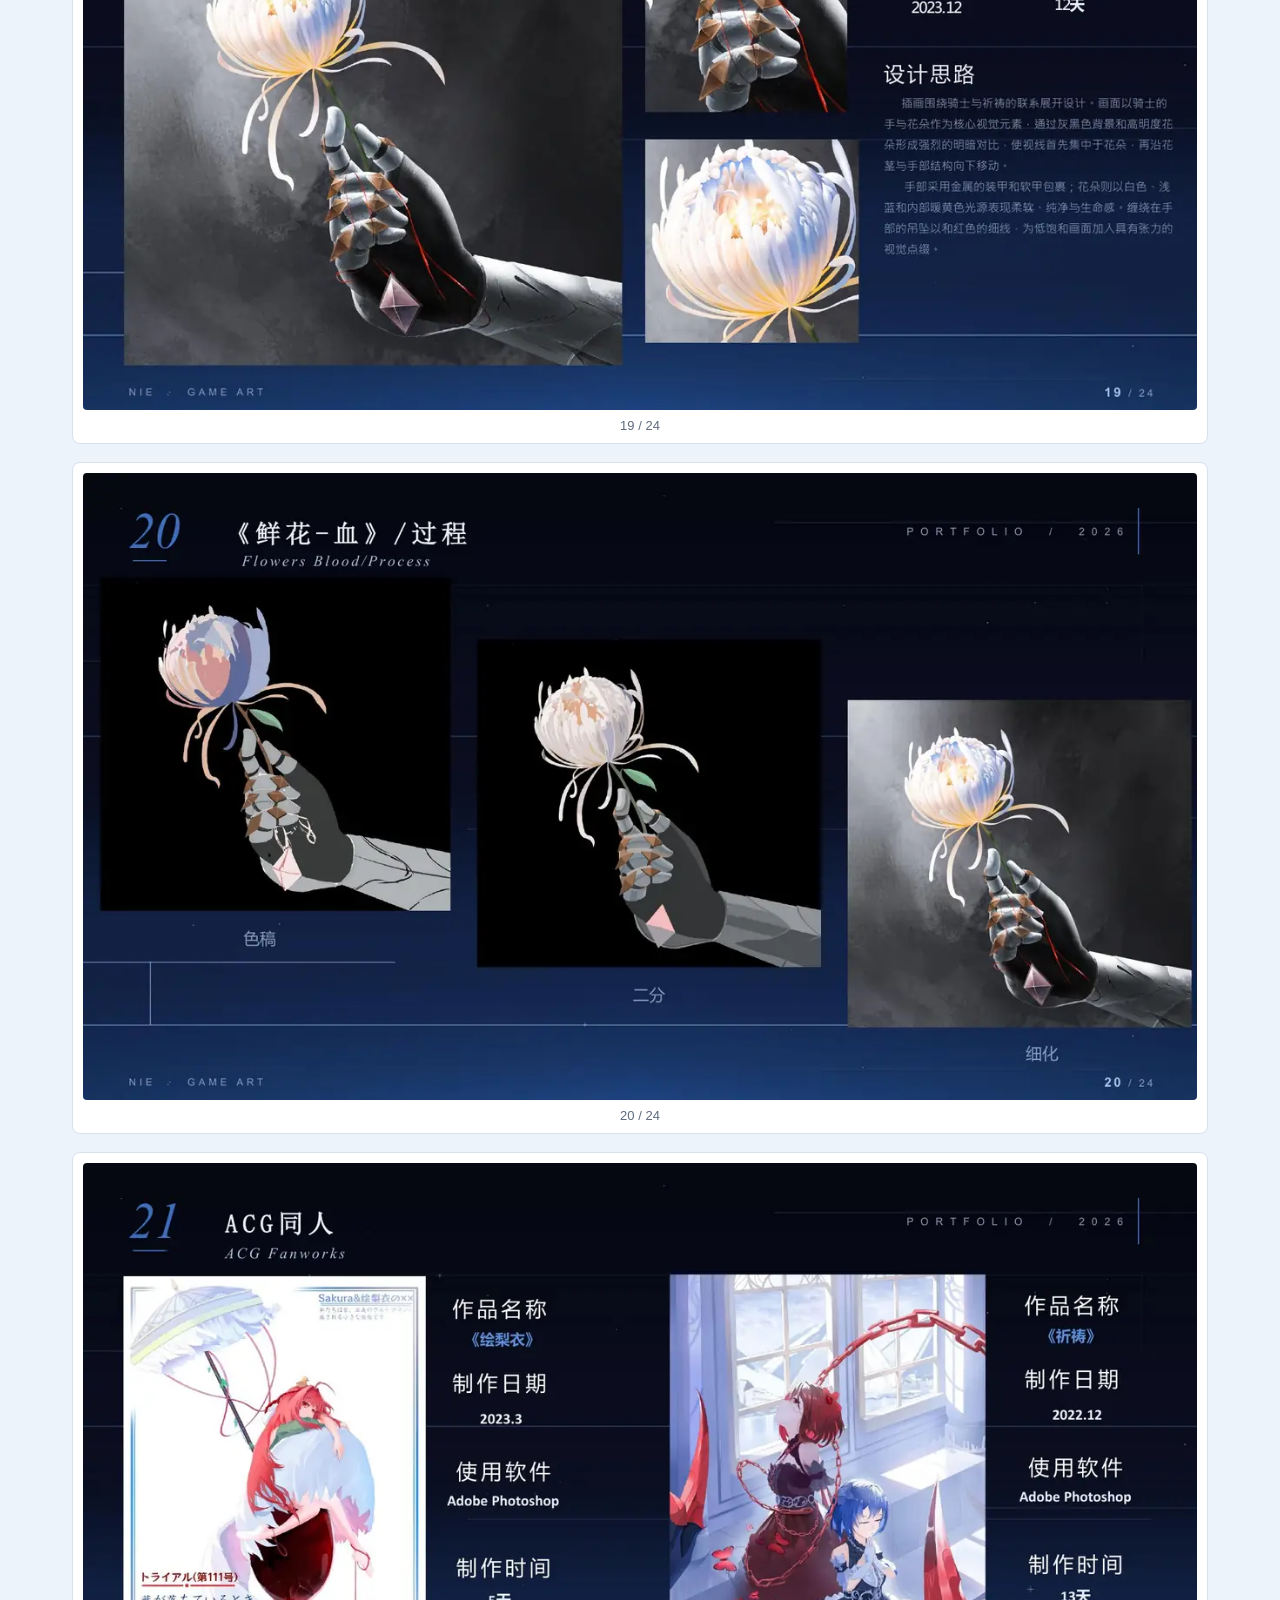
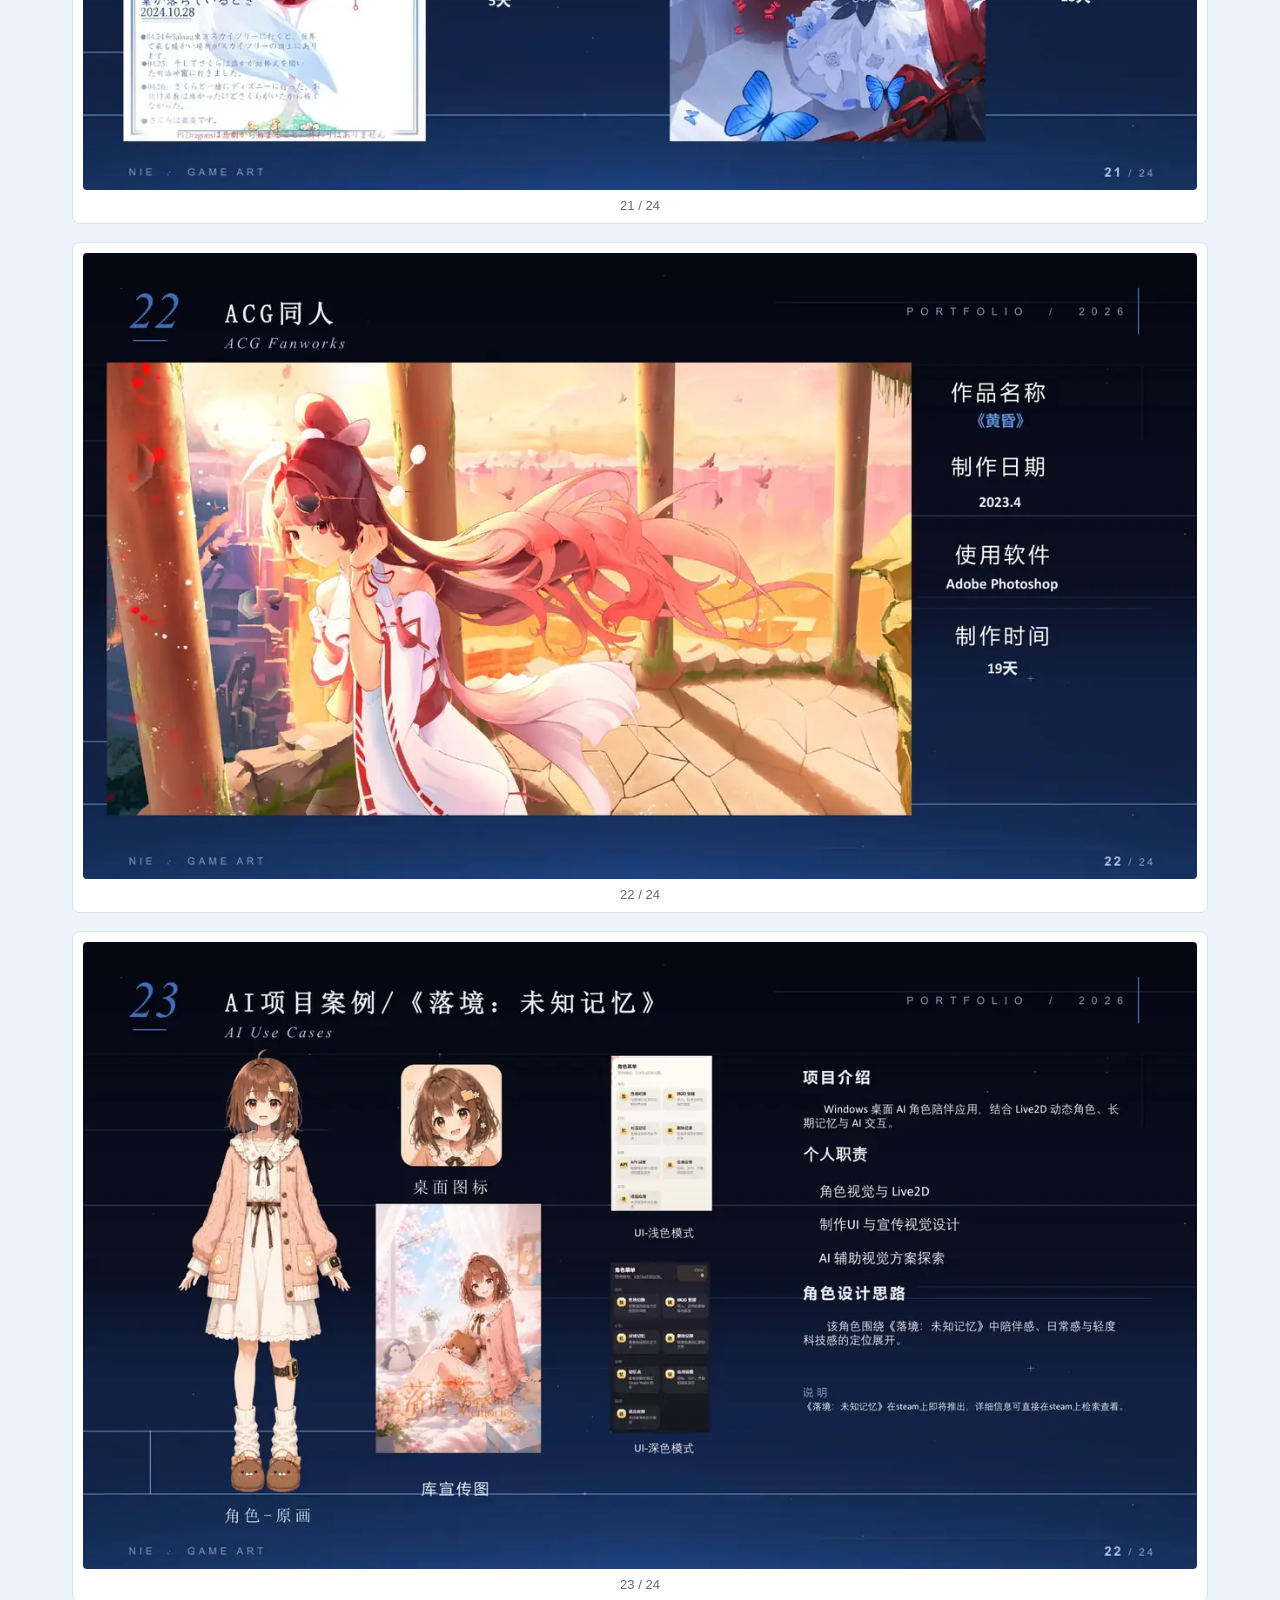
==== commit 27501bdf: "Optimize portfolio image loading" ====
--- a/portfolio-meixuan/index.html
+++ b/portfolio-meixuan/index.html
@@ -21,96 +21,100 @@
 
       <section class="page-viewer" aria-label="美宣角色设计作品集页面预览">
         <figure class="page-card">
-          <img src="../assets/portfolio-meixuan-pages-web/page-01.webp" loading="eager" fetchpriority="high" width="1280" height="720" alt="美宣角色设计作品集 第 1 页 / 共 23 页" decoding="async" />
-          <figcaption>1 / 23</figcaption>
+          <img src="../assets/portfolio-meixuan-pages-web/page-01.webp" loading="eager" fetchpriority="high" width="1280" height="720" alt="美宣角色设计作品集 第 1 页 / 共 24 页" decoding="async" />
+          <figcaption>1 / 24</figcaption>
         </figure>
         <figure class="page-card">
-          <img src="../assets/portfolio-meixuan-pages-web/page-02.webp" loading="eager" fetchpriority="high" width="1280" height="720" alt="美宣角色设计作品集 第 2 页 / 共 23 页" decoding="async" />
-          <figcaption>2 / 23</figcaption>
+          <img src="../assets/portfolio-meixuan-pages-web/page-02.webp" loading="eager" fetchpriority="high" width="1280" height="720" alt="美宣角色设计作品集 第 2 页 / 共 24 页" decoding="async" />
+          <figcaption>2 / 24</figcaption>
         </figure>
         <figure class="page-card page-card-pending">
-          <img data-src="../assets/portfolio-meixuan-pages-web/page-03.webp" loading="lazy" width="1280" height="720" alt="美宣角色设计作品集 第 3 页 / 共 23 页" decoding="async" />
-          <figcaption>3 / 23</figcaption>
+          <img data-src="../assets/portfolio-meixuan-pages-web/page-03.webp" loading="lazy" width="1280" height="720" alt="美宣角色设计作品集 第 3 页 / 共 24 页" decoding="async" />
+          <figcaption>3 / 24</figcaption>
         </figure>
         <figure class="page-card page-card-pending">
-          <img data-src="../assets/portfolio-meixuan-pages-web/page-04.webp" loading="lazy" width="1280" height="720" alt="美宣角色设计作品集 第 4 页 / 共 23 页" decoding="async" />
-          <figcaption>4 / 23</figcaption>
+          <img data-src="../assets/portfolio-meixuan-pages-web/page-04.webp" loading="lazy" width="1280" height="720" alt="美宣角色设计作品集 第 4 页 / 共 24 页" decoding="async" />
+          <figcaption>4 / 24</figcaption>
         </figure>
         <figure class="page-card page-card-pending">
-          <img data-src="../assets/portfolio-meixuan-pages-web/page-05.webp" loading="lazy" width="1280" height="720" alt="美宣角色设计作品集 第 5 页 / 共 23 页" decoding="async" />
-          <figcaption>5 / 23</figcaption>
+          <img data-src="../assets/portfolio-meixuan-pages-web/page-05.webp" loading="lazy" width="1280" height="720" alt="美宣角色设计作品集 第 5 页 / 共 24 页" decoding="async" />
+          <figcaption>5 / 24</figcaption>
         </figure>
         <figure class="page-card page-card-pending">
-          <img data-src="../assets/portfolio-meixuan-pages-web/page-06.webp" loading="lazy" width="1280" height="720" alt="美宣角色设计作品集 第 6 页 / 共 23 页" decoding="async" />
-          <figcaption>6 / 23</figcaption>
+          <img data-src="../assets/portfolio-meixuan-pages-web/page-06.webp" loading="lazy" width="1280" height="720" alt="美宣角色设计作品集 第 6 页 / 共 24 页" decoding="async" />
+          <figcaption>6 / 24</figcaption>
         </figure>
         <figure class="page-card page-card-pending">
-          <img data-src="../assets/portfolio-meixuan-pages-web/page-07.webp" loading="lazy" width="1280" height="720" alt="美宣角色设计作品集 第 7 页 / 共 23 页" decoding="async" />
-          <figcaption>7 / 23</figcaption>
+          <img data-src="../assets/portfolio-meixuan-pages-web/page-07.webp" loading="lazy" width="1280" height="720" alt="美宣角色设计作品集 第 7 页 / 共 24 页" decoding="async" />
+          <figcaption>7 / 24</figcaption>
         </figure>
         <figure class="page-card page-card-pending">
-          <img data-src="../assets/portfolio-meixuan-pages-web/page-08.webp" loading="lazy" width="1280" height="720" alt="美宣角色设计作品集 第 8 页 / 共 23 页" decoding="async" />
-          <figcaption>8 / 23</figcaption>
+          <img data-src="../assets/portfolio-meixuan-pages-web/page-08.webp" loading="lazy" width="1280" height="720" alt="美宣角色设计作品集 第 8 页 / 共 24 页" decoding="async" />
+          <figcaption>8 / 24</figcaption>
         </figure>
         <figure class="page-card page-card-pending">
-          <img data-src="../assets/portfolio-meixuan-pages-web/page-09.webp" loading="lazy" width="1280" height="720" alt="美宣角色设计作品集 第 9 页 / 共 23 页" decoding="async" />
-          <figcaption>9 / 23</figcaption>
+          <img data-src="../assets/portfolio-meixuan-pages-web/page-09.webp" loading="lazy" width="1280" height="720" alt="美宣角色设计作品集 第 9 页 / 共 24 页" decoding="async" />
+          <figcaption>9 / 24</figcaption>
         </figure>
         <figure class="page-card page-card-pending">
-          <img data-src="../assets/portfolio-meixuan-pages-web/page-10.webp" loading="lazy" width="1280" height="720" alt="美宣角色设计作品集 第 10 页 / 共 23 页" decoding="async" />
-          <figcaption>10 / 23</figcaption>
+          <img data-src="../assets/portfolio-meixuan-pages-web/page-10.webp" loading="lazy" width="1280" height="720" alt="美宣角色设计作品集 第 10 页 / 共 24 页" decoding="async" />
+          <figcaption>10 / 24</figcaption>
         </figure>
         <figure class="page-card page-card-pending">
-          <img data-src="../assets/portfolio-meixuan-pages-web/page-11.webp" loading="lazy" width="1280" height="720" alt="美宣角色设计作品集 第 11 页 / 共 23 页" decoding="async" />
-          <figcaption>11 / 23</figcaption>
+          <img data-src="../assets/portfolio-meixuan-pages-web/page-11.webp" loading="lazy" width="1280" height="720" alt="美宣角色设计作品集 第 11 页 / 共 24 页" decoding="async" />
+          <figcaption>11 / 24</figcaption>
         </figure>
         <figure class="page-card page-card-pending">
-          <img data-src="../assets/portfolio-meixuan-pages-web/page-12.webp" loading="lazy" width="1280" height="720" alt="美宣角色设计作品集 第 12 页 / 共 23 页" decoding="async" />
-          <figcaption>12 / 23</figcaption>
+          <img data-src="../assets/portfolio-meixuan-pages-web/page-12.webp" loading="lazy" width="1280" height="720" alt="美宣角色设计作品集 第 12 页 / 共 24 页" decoding="async" />
+          <figcaption>12 / 24</figcaption>
         </figure>
         <figure class="page-card page-card-pending">
-          <img data-src="../assets/portfolio-meixuan-pages-web/page-13.webp" loading="lazy" width="1280" height="720" alt="美宣角色设计作品集 第 13 页 / 共 23 页" decoding="async" />
-          <figcaption>13 / 23</figcaption>
+          <img data-src="../assets/portfolio-meixuan-pages-web/page-13.webp" loading="lazy" width="1280" height="720" alt="美宣角色设计作品集 第 13 页 / 共 24 页" decoding="async" />
+          <figcaption>13 / 24</figcaption>
         </figure>
         <figure class="page-card page-card-pending">
-          <img data-src="../assets/portfolio-meixuan-pages-web/page-14.webp" loading="lazy" width="1280" height="720" alt="美宣角色设计作品集 第 14 页 / 共 23 页" decoding="async" />
-          <figcaption>14 / 23</figcaption>
+          <img data-src="../assets/portfolio-meixuan-pages-web/page-14.webp" loading="lazy" width="1280" height="720" alt="美宣角色设计作品集 第 14 页 / 共 24 页" decoding="async" />
+          <figcaption>14 / 24</figcaption>
         </figure>
         <figure class="page-card page-card-pending">
-          <img data-src="../assets/portfolio-meixuan-pages-web/page-15.webp" loading="lazy" width="1280" height="720" alt="美宣角色设计作品集 第 15 页 / 共 23 页" decoding="async" />
-          <figcaption>15 / 23</figcaption>
+          <img data-src="../assets/portfolio-meixuan-pages-web/page-15.webp" loading="lazy" width="1280" height="720" alt="美宣角色设计作品集 第 15 页 / 共 24 页" decoding="async" />
+          <figcaption>15 / 24</figcaption>
         </figure>
         <figure class="page-card page-card-pending">
-          <img data-src="../assets/portfolio-meixuan-pages-web/page-16.webp" loading="lazy" width="1280" height="720" alt="美宣角色设计作品集 第 16 页 / 共 23 页" decoding="async" />
-          <figcaption>16 / 23</figcaption>
+          <img data-src="../assets/portfolio-meixuan-pages-web/page-16.webp" loading="lazy" width="1280" height="720" alt="美宣角色设计作品集 第 16 页 / 共 24 页" decoding="async" />
+          <figcaption>16 / 24</figcaption>
         </figure>
         <figure class="page-card page-card-pending">
-          <img data-src="../assets/portfolio-meixuan-pages-web/page-17.webp" loading="lazy" width="1280" height="720" alt="美宣角色设计作品集 第 17 页 / 共 23 页" decoding="async" />
-          <figcaption>17 / 23</figcaption>
+          <img data-src="../assets/portfolio-meixuan-pages-web/page-17.webp" loading="lazy" width="1280" height="720" alt="美宣角色设计作品集 第 17 页 / 共 24 页" decoding="async" />
+          <figcaption>17 / 24</figcaption>
         </figure>
         <figure class="page-card page-card-pending">
-          <img data-src="../assets/portfolio-meixuan-pages-web/page-18.webp" loading="lazy" width="1280" height="720" alt="美宣角色设计作品集 第 18 页 / 共 23 页" decoding="async" />
-          <figcaption>18 / 23</figcaption>
+          <img data-src="../assets/portfolio-meixuan-pages-web/page-18.webp" loading="lazy" width="1280" height="720" alt="美宣角色设计作品集 第 18 页 / 共 24 页" decoding="async" />
+          <figcaption>18 / 24</figcaption>
         </figure>
         <figure class="page-card page-card-pending">
-          <img data-src="../assets/portfolio-meixuan-pages-web/page-19.webp" loading="lazy" width="1280" height="720" alt="美宣角色设计作品集 第 19 页 / 共 23 页" decoding="async" />
-          <figcaption>19 / 23</figcaption>
+          <img data-src="../assets/portfolio-meixuan-pages-web/page-19.webp" loading="lazy" width="1280" height="720" alt="美宣角色设计作品集 第 19 页 / 共 24 页" decoding="async" />
+          <figcaption>19 / 24</figcaption>
         </figure>
         <figure class="page-card page-card-pending">
-          <img data-src="../assets/portfolio-meixuan-pages-web/page-20.webp" loading="lazy" width="1280" height="720" alt="美宣角色设计作品集 第 20 页 / 共 23 页" decoding="async" />
-          <figcaption>20 / 23</figcaption>
+          <img data-src="../assets/portfolio-meixuan-pages-web/page-20.webp" loading="lazy" width="1280" height="720" alt="美宣角色设计作品集 第 20 页 / 共 24 页" decoding="async" />
+          <figcaption>20 / 24</figcaption>
         </figure>
         <figure class="page-card page-card-pending">
-          <img data-src="../assets/portfolio-meixuan-pages-web/page-21.webp" loading="lazy" width="1280" height="720" alt="美宣角色设计作品集 第 21 页 / 共 23 页" decoding="async" />
-          <figcaption>21 / 23</figcaption>
+          <img data-src="../assets/portfolio-meixuan-pages-web/page-21.webp" loading="lazy" width="1280" height="720" alt="美宣角色设计作品集 第 21 页 / 共 24 页" decoding="async" />
+          <figcaption>21 / 24</figcaption>
         </figure>
         <figure class="page-card page-card-pending">
-          <img data-src="../assets/portfolio-meixuan-pages-web/page-22.webp" loading="lazy" width="1280" height="720" alt="美宣角色设计作品集 第 22 页 / 共 23 页" decoding="async" />
-          <figcaption>22 / 23</figcaption>
+          <img data-src="../assets/portfolio-meixuan-pages-web/page-22.webp" loading="lazy" width="1280" height="720" alt="美宣角色设计作品集 第 22 页 / 共 24 页" decoding="async" />
+          <figcaption>22 / 24</figcaption>
         </figure>
         <figure class="page-card page-card-pending">
-          <img data-src="../assets/portfolio-meixuan-pages-web/page-23.webp" loading="lazy" width="1280" height="720" alt="美宣角色设计作品集 第 23 页 / 共 23 页" decoding="async" />
-          <figcaption>23 / 23</figcaption>
+          <img data-src="../assets/portfolio-meixuan-pages-web/page-23.webp" loading="lazy" width="1280" height="720" alt="美宣角色设计作品集 第 23 页 / 共 24 页" decoding="async" />
+          <figcaption>23 / 24</figcaption>
+        </figure>
+        <figure class="page-card page-card-pending">
+          <img data-src="../assets/portfolio-meixuan-pages-web/page-24.webp" loading="lazy" width="1280" height="720" alt="美宣角色设计作品集 第 24 页 / 共 24 页" decoding="async" />
+          <figcaption>24 / 24</figcaption>
         </figure>
       </section>
     </main>
--- a/styles.css
+++ b/styles.css
@@ -57,6 +57,12 @@
   font-size: 14px;
 }
 
+.brand .view-note {
+  color: #2d4f87;
+  font-size: 13px;
+  line-height: 1.5;
+}
+
 .actions {
   display: flex;
   flex-wrap: wrap;
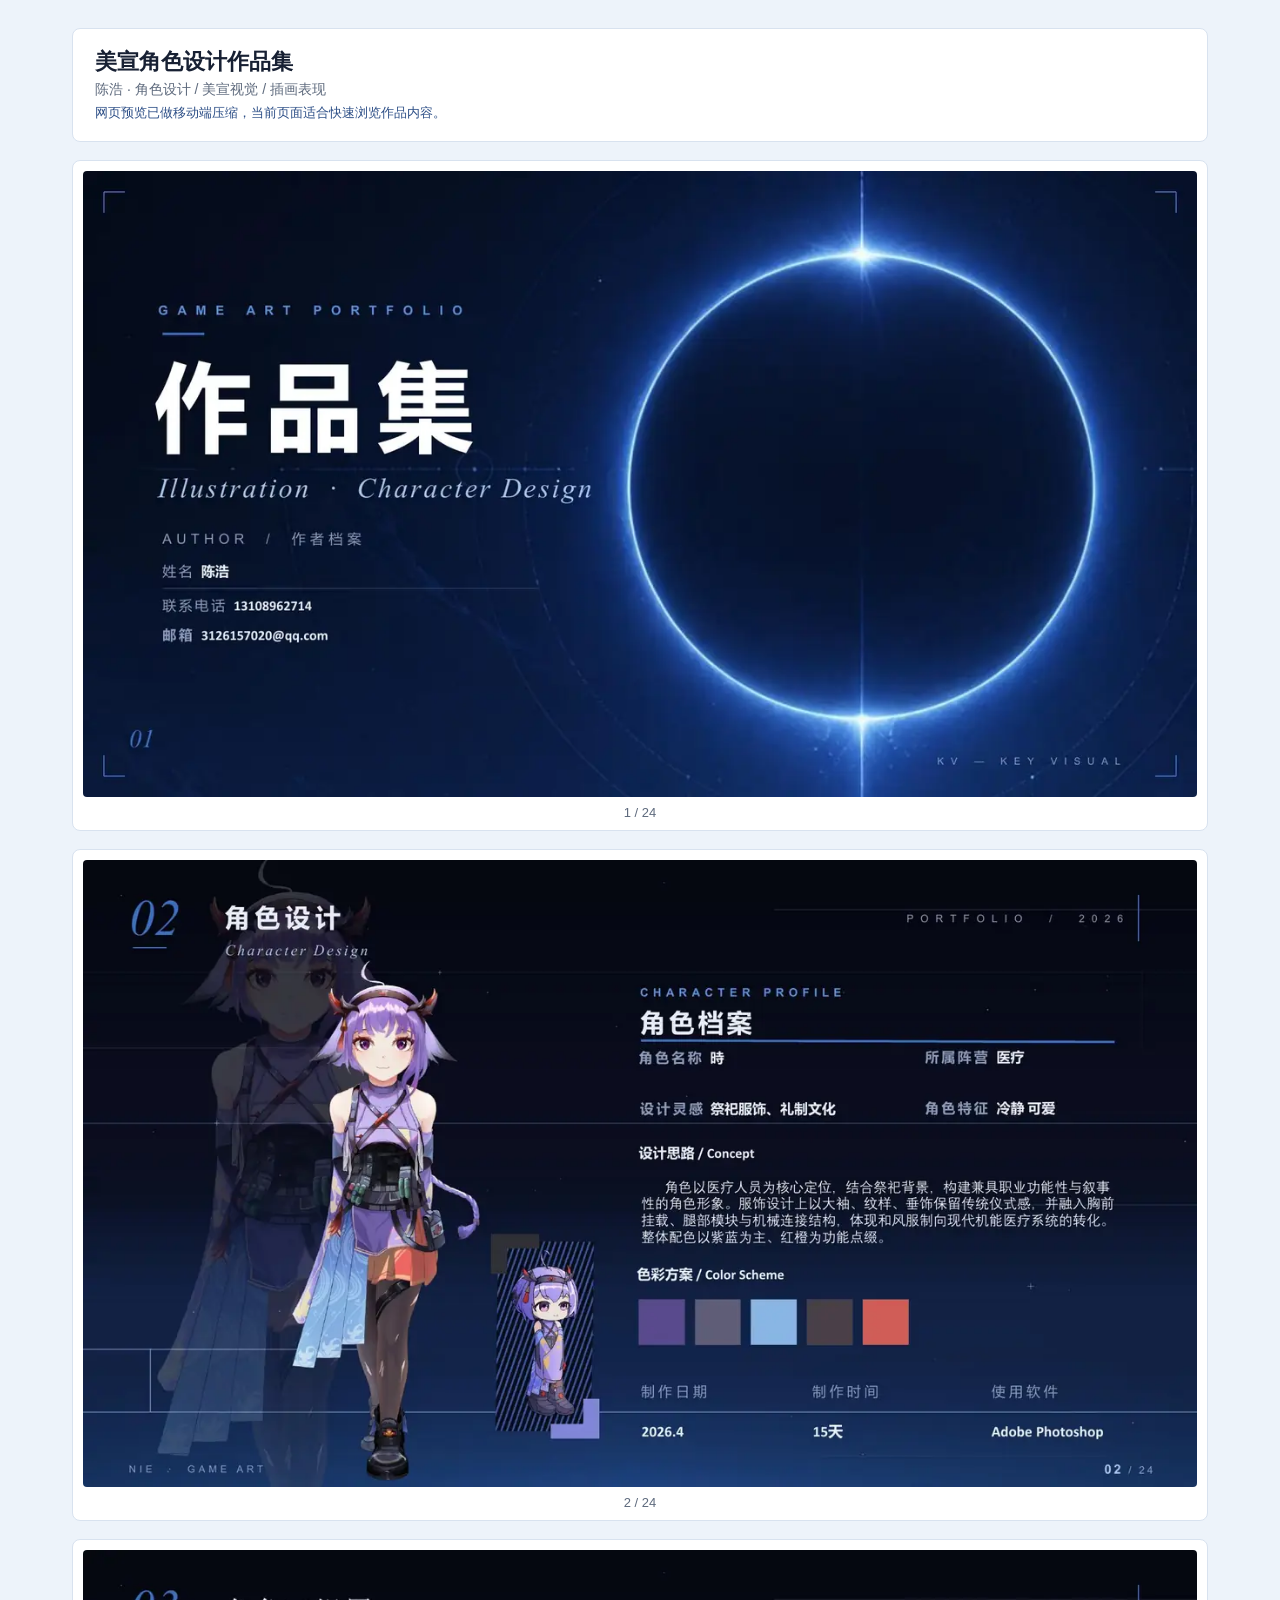
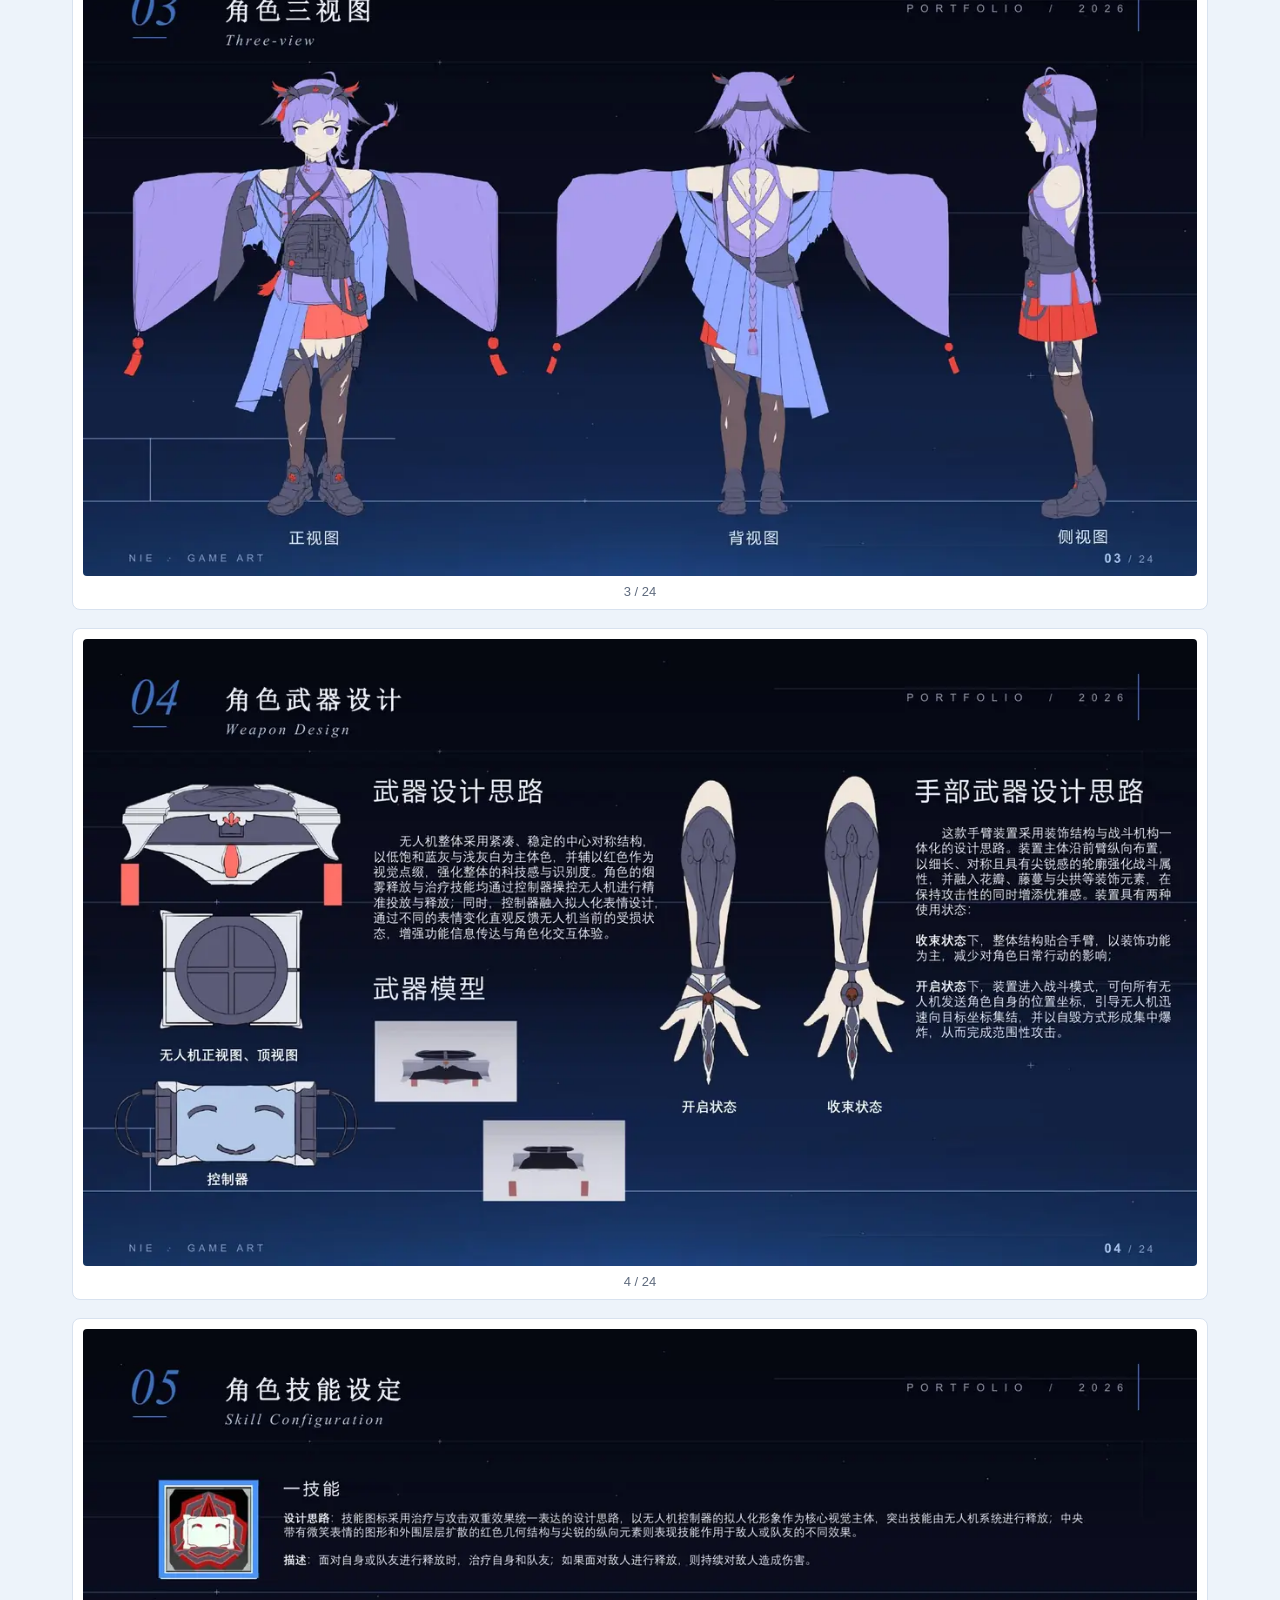
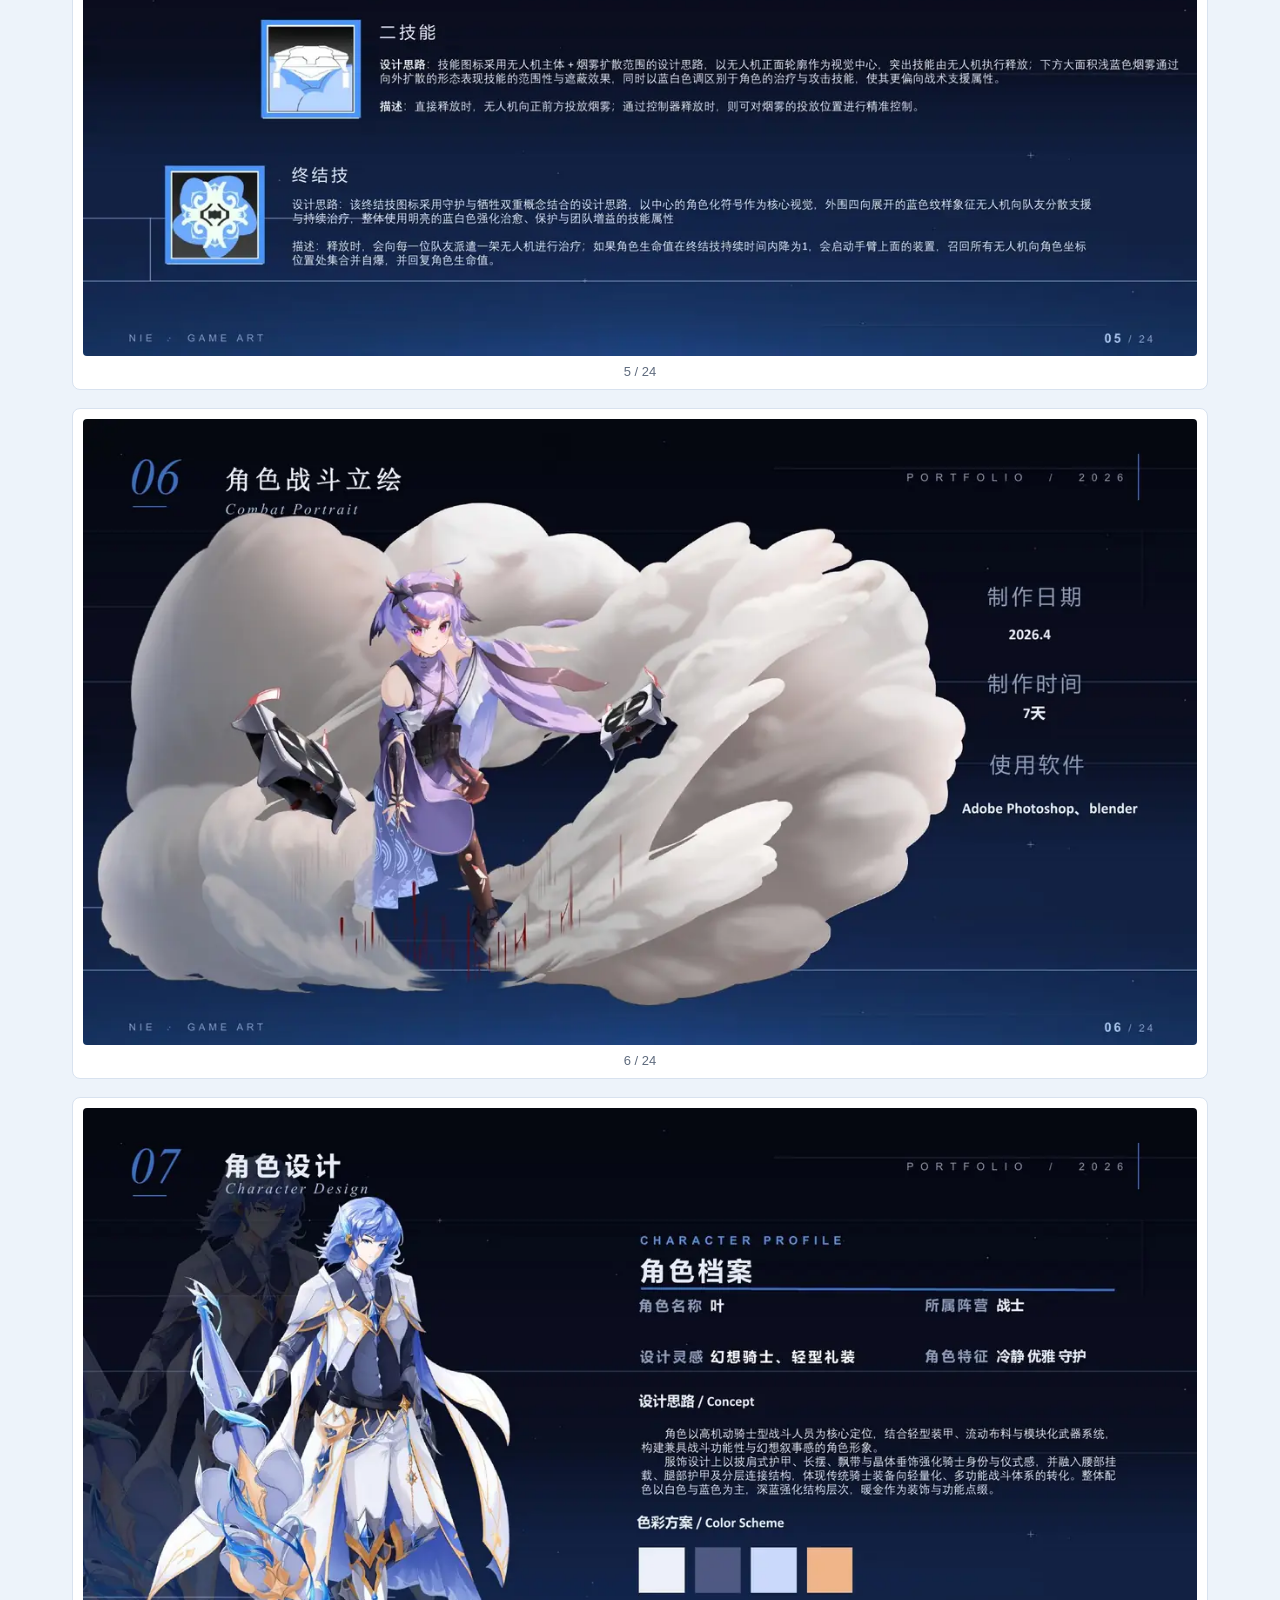
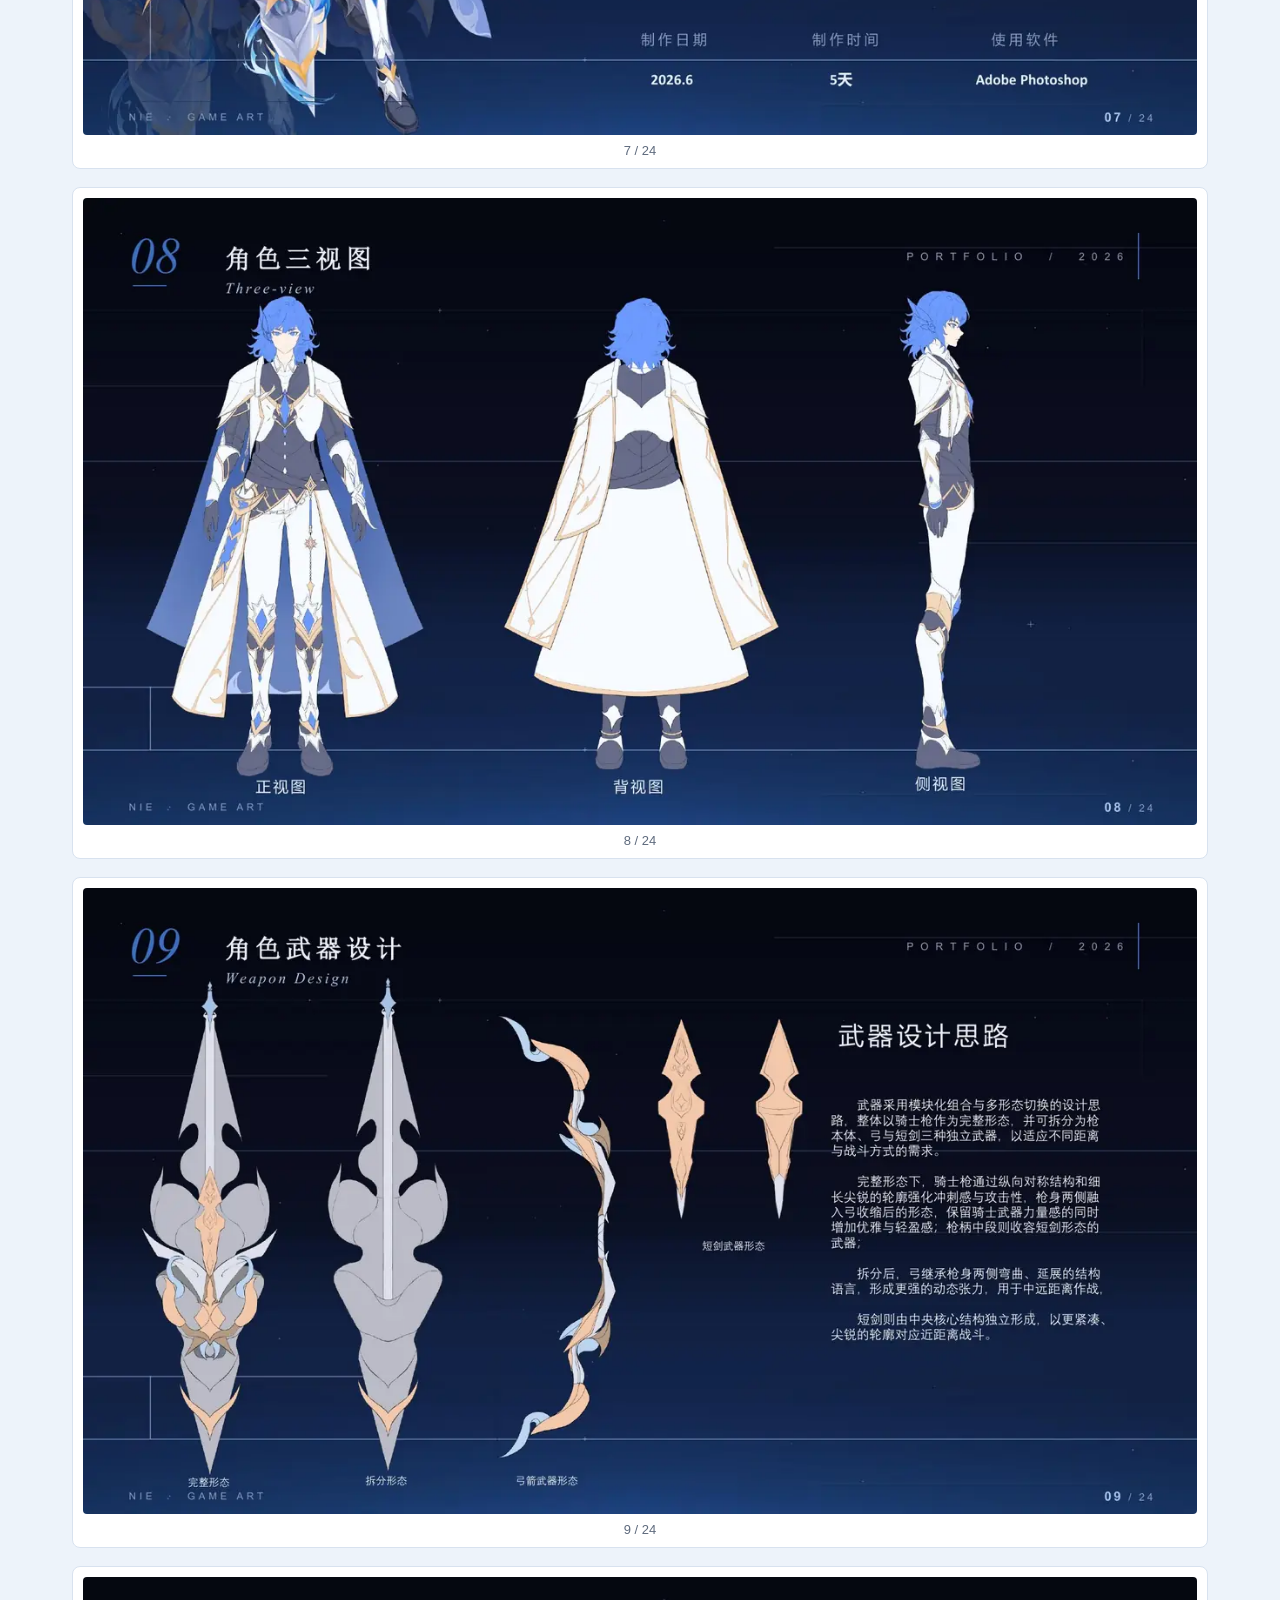
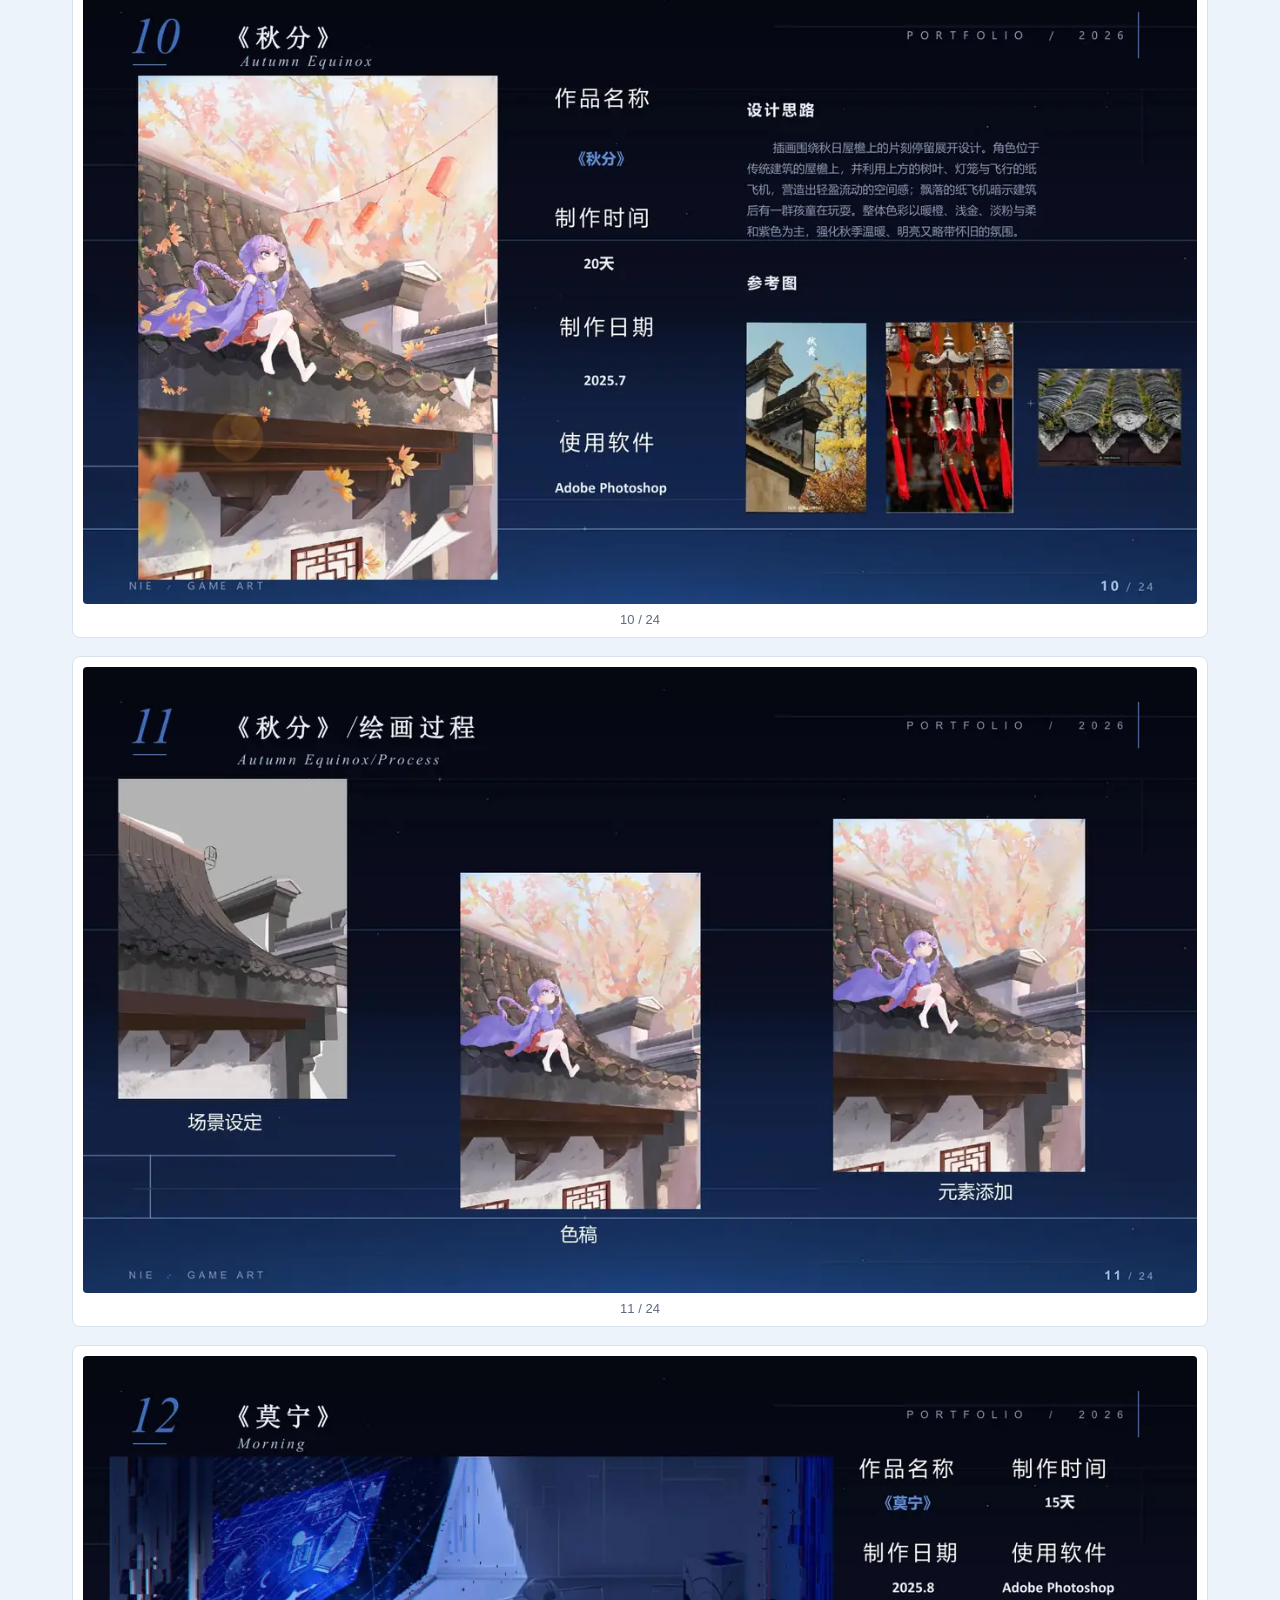
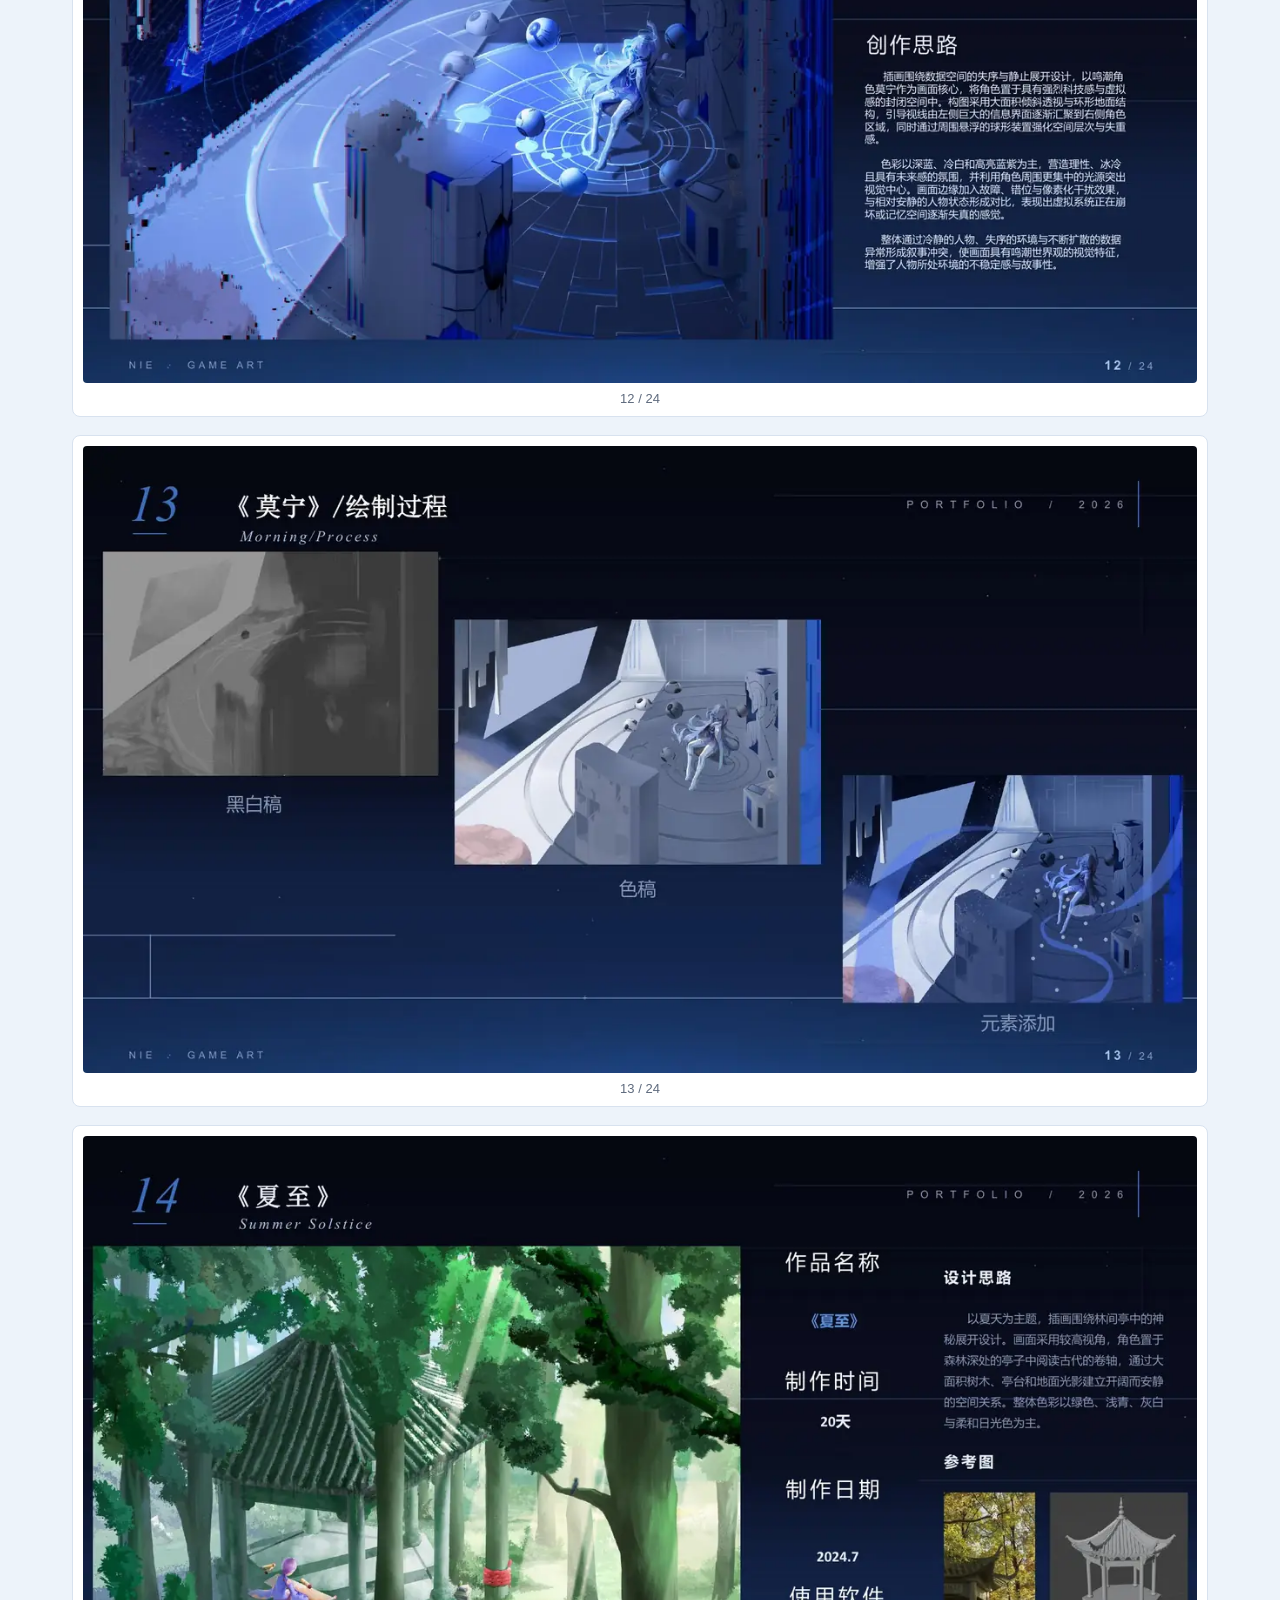
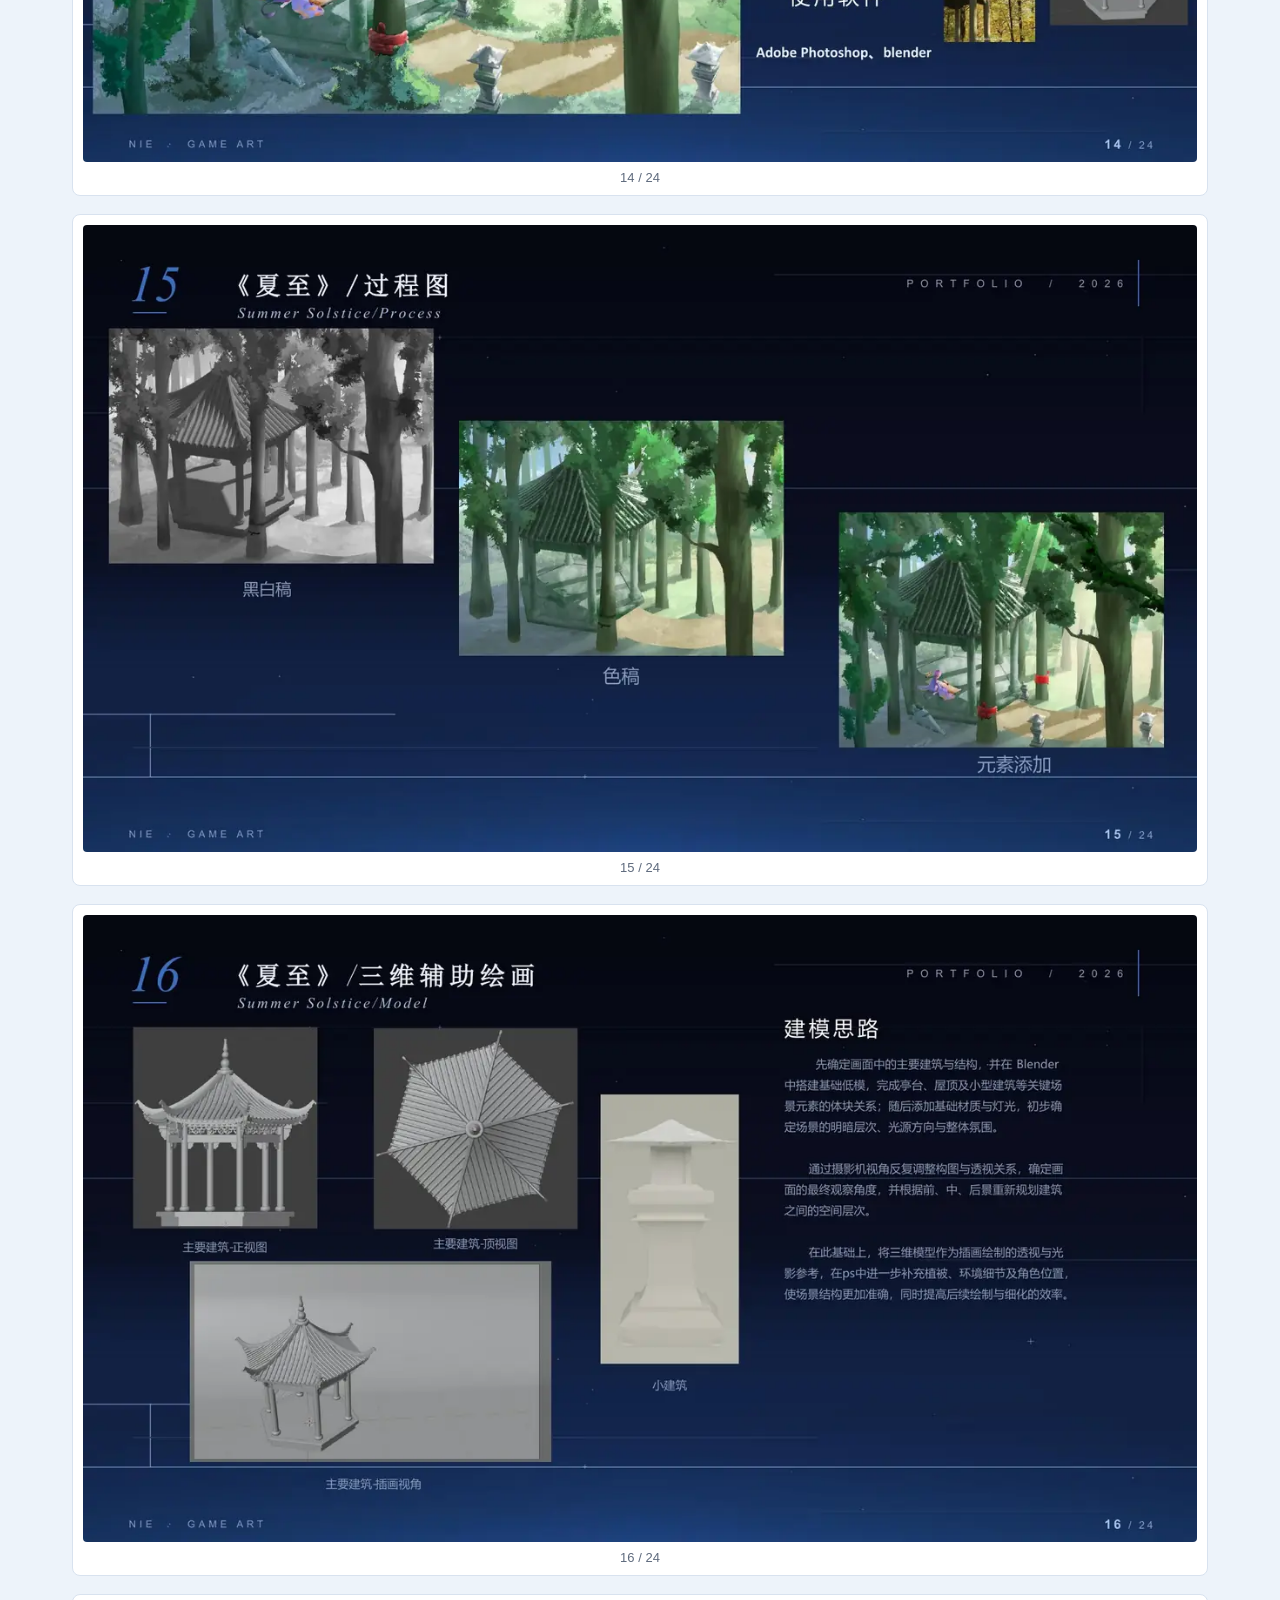
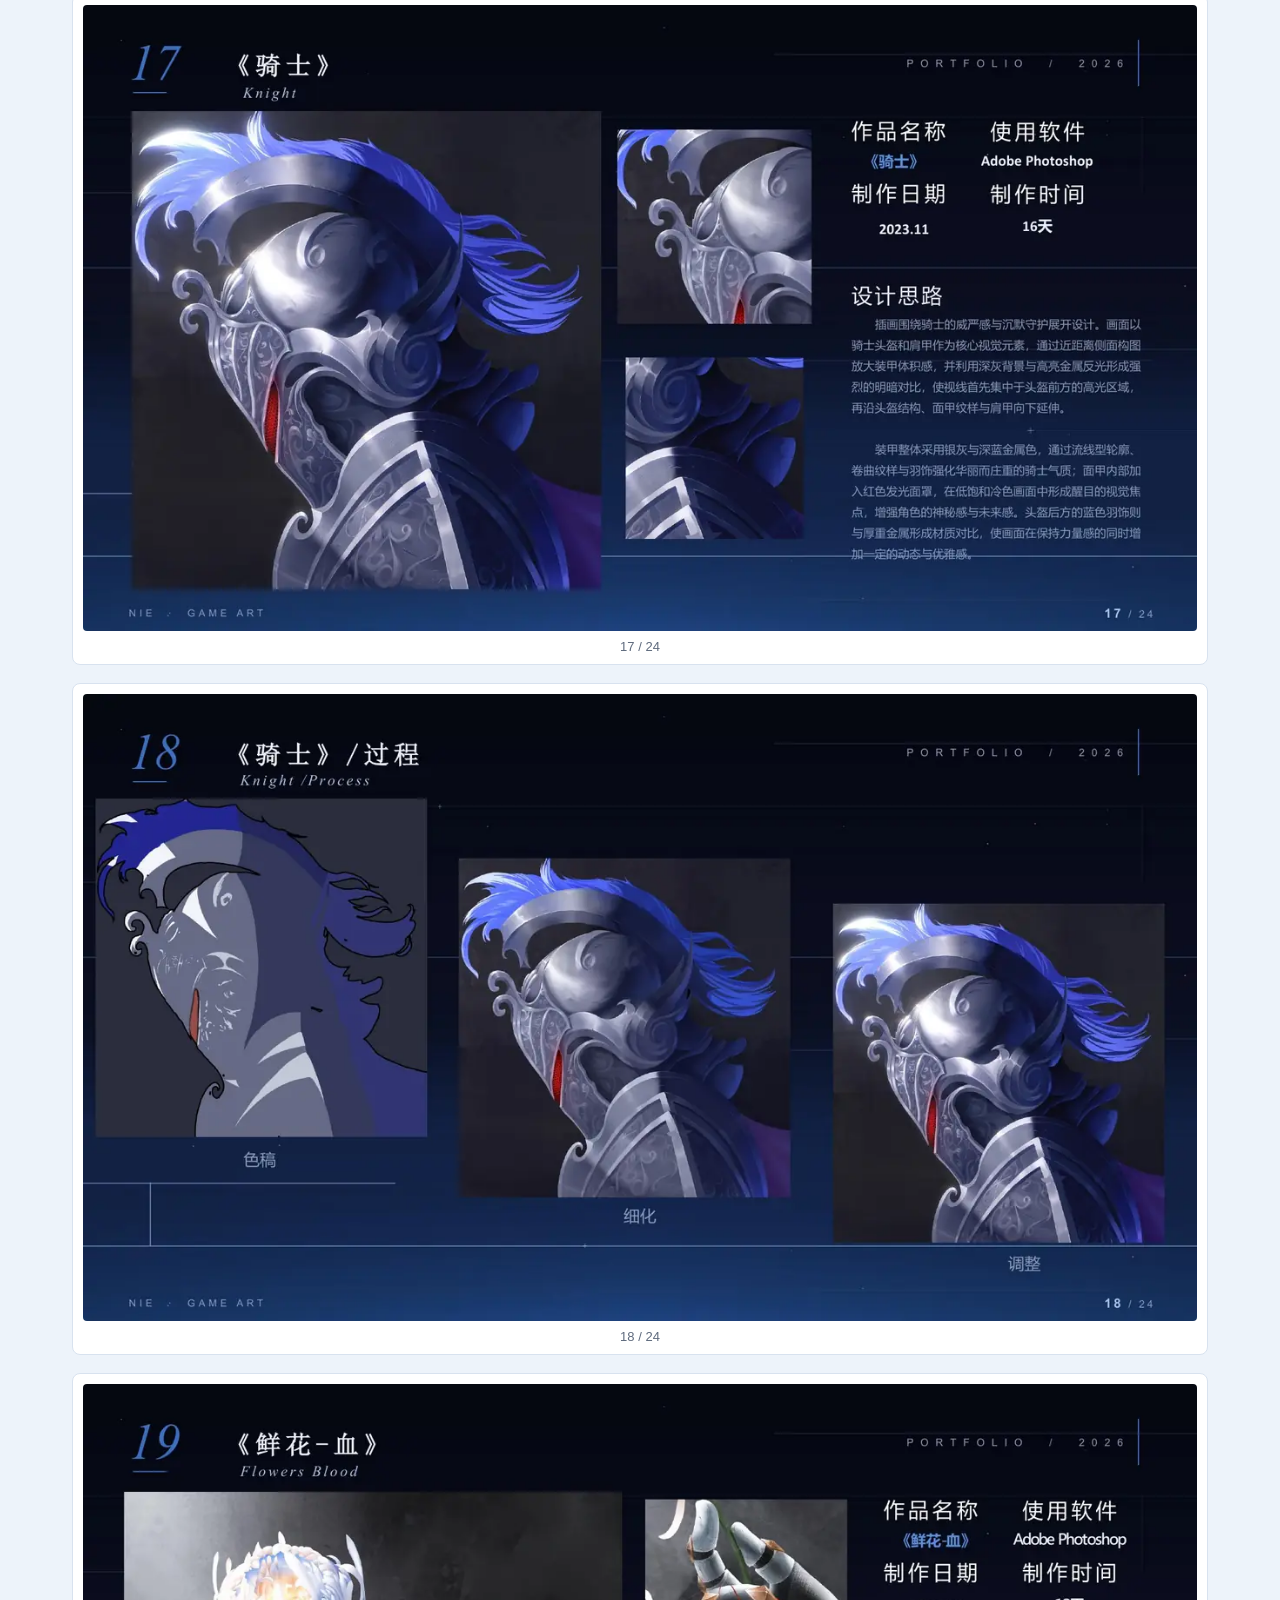
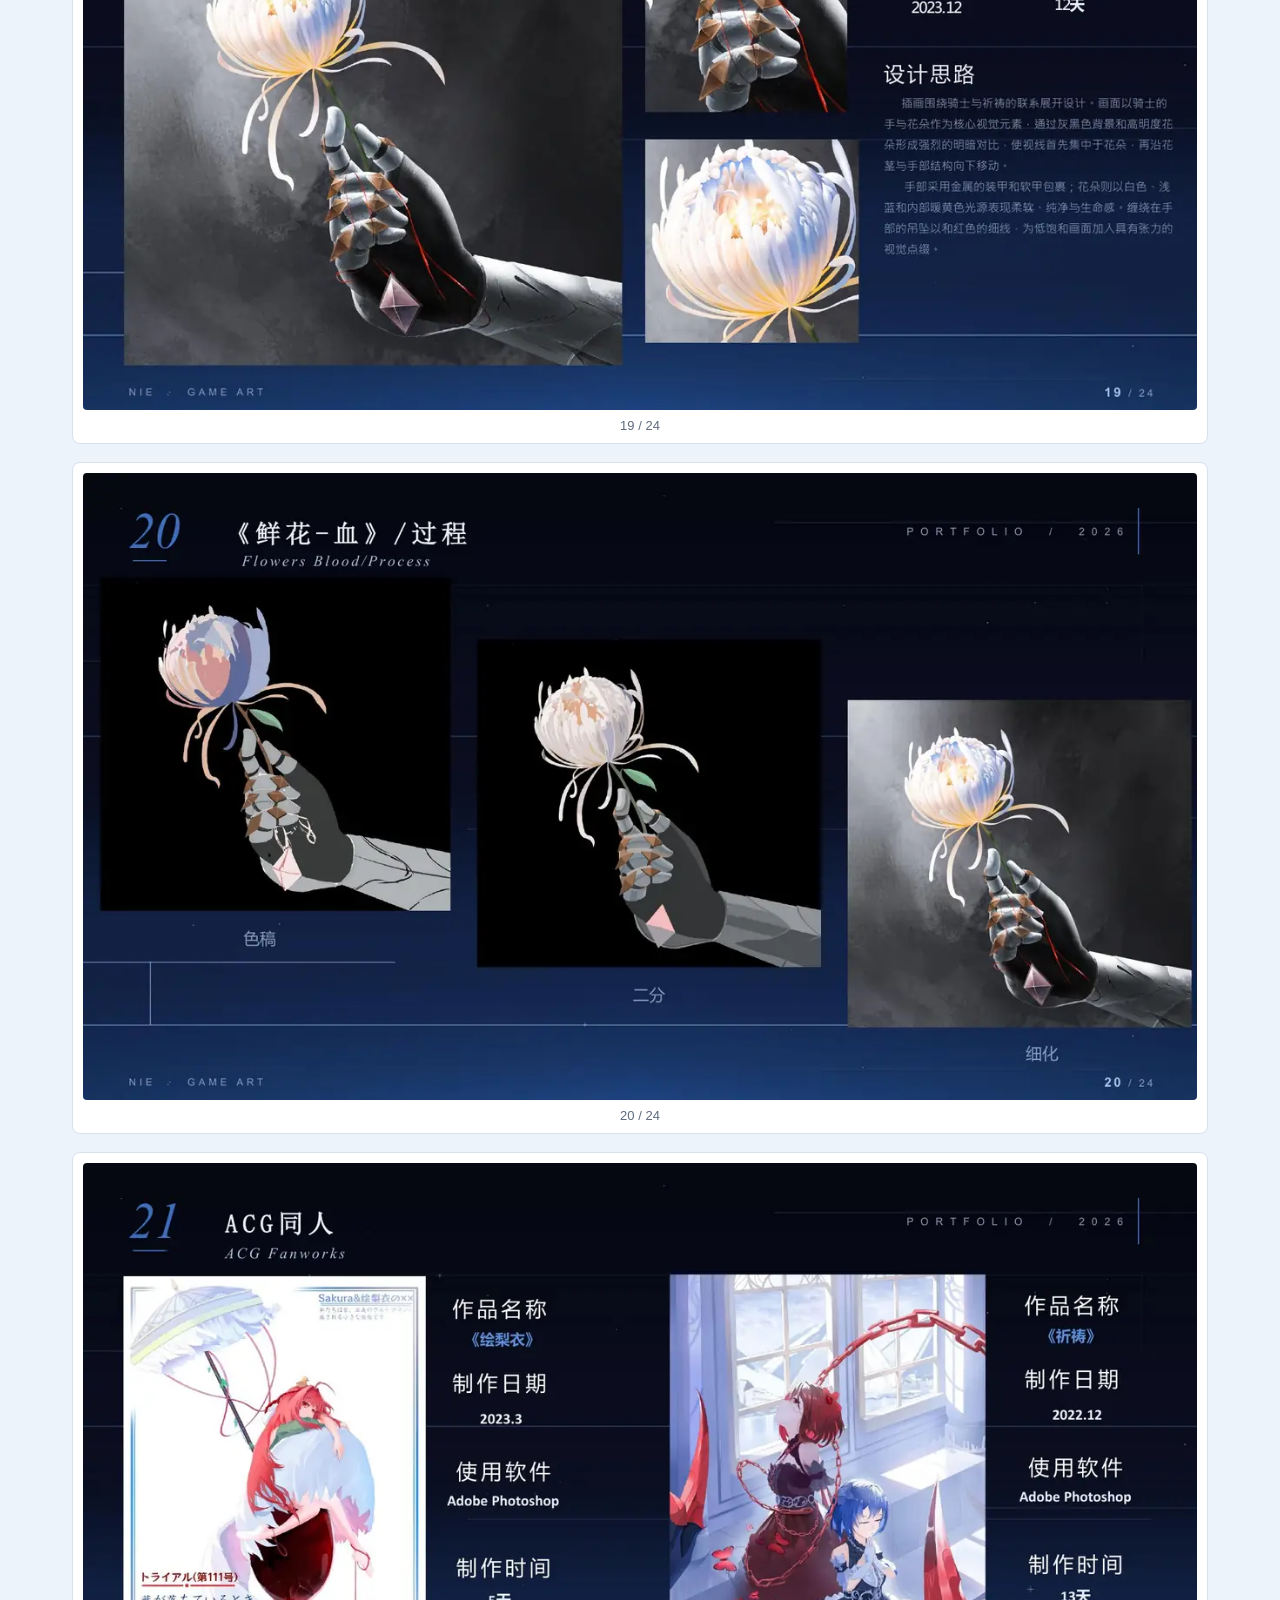
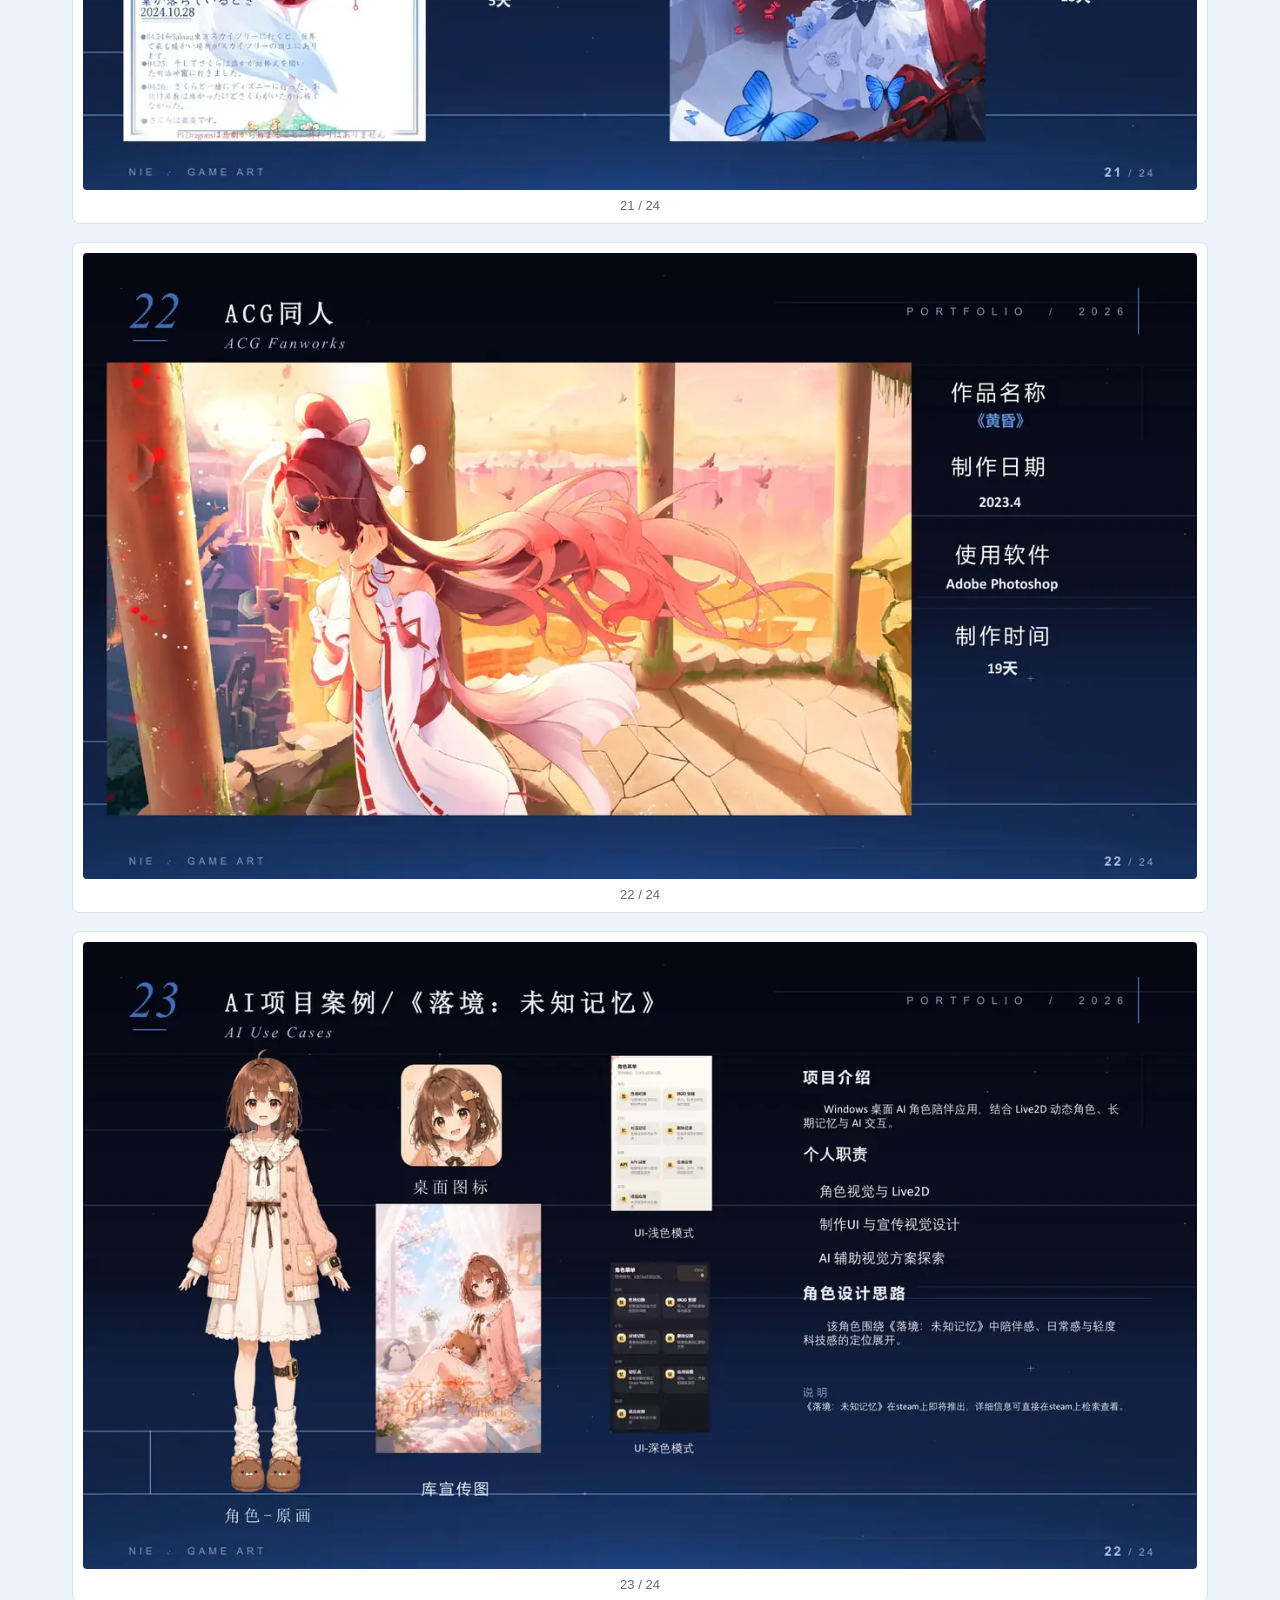
==== commit b5baa777: "Hide PDF buttons on portfolio pages" ====
--- a/portfolio-meixuan/index.html
+++ b/portfolio-meixuan/index.html
@@ -12,11 +12,8 @@
         <div class="brand">
           <strong>美宣角色设计作品集</strong>
           <span>陈浩 · 角色设计 / 美宣视觉 / 插画表现</span>
-          <span class="view-note">网页预览已做移动端压缩，如需查看高清原稿或下载作品集，请点击右侧「打开 PDF」。</span>
+          <span class="view-note">网页预览已做移动端压缩，当前页面适合快速浏览作品内容。</span>
         </div>
-        <nav class="actions" aria-label="页面操作">
-          <a class="button primary" href="../assets/portfolio-meixuan.pdf">打开 PDF</a>
-        </nav>
       </header>
 
       <section class="page-viewer" aria-label="美宣角色设计作品集页面预览">
